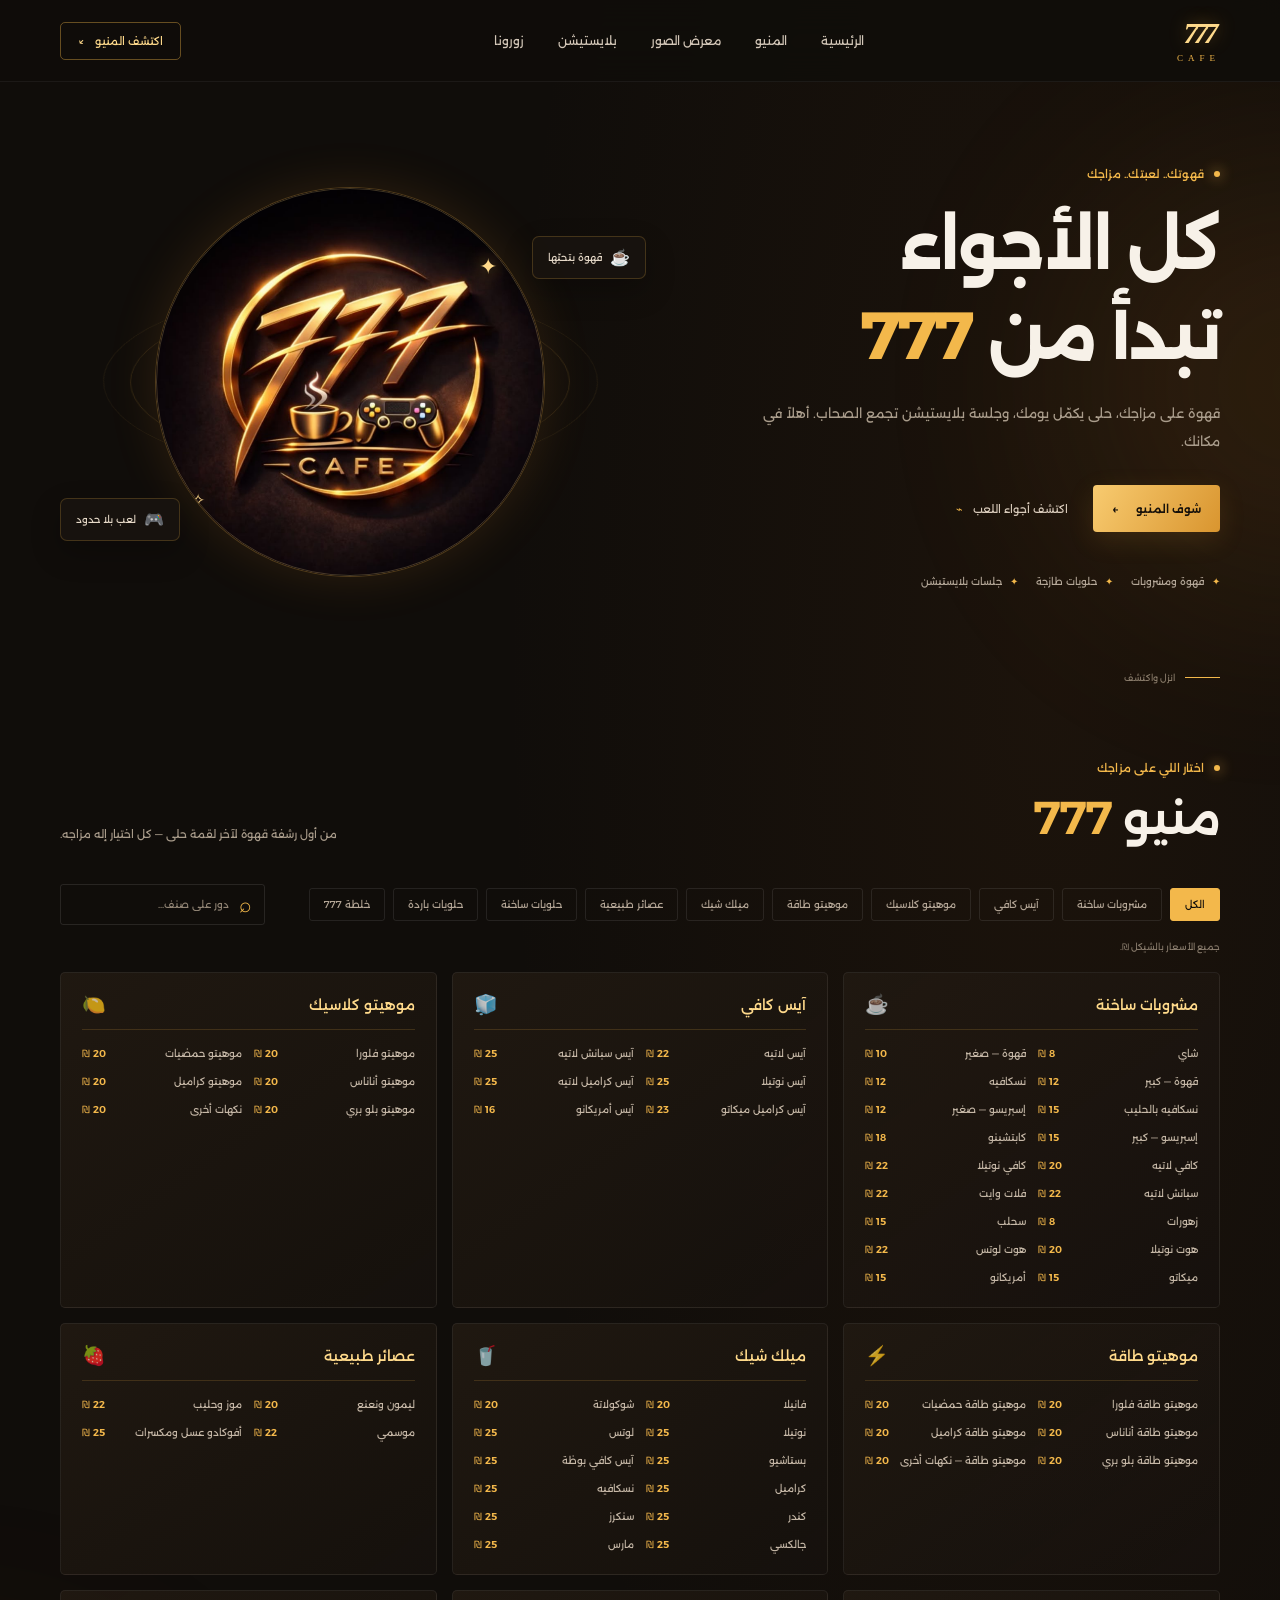
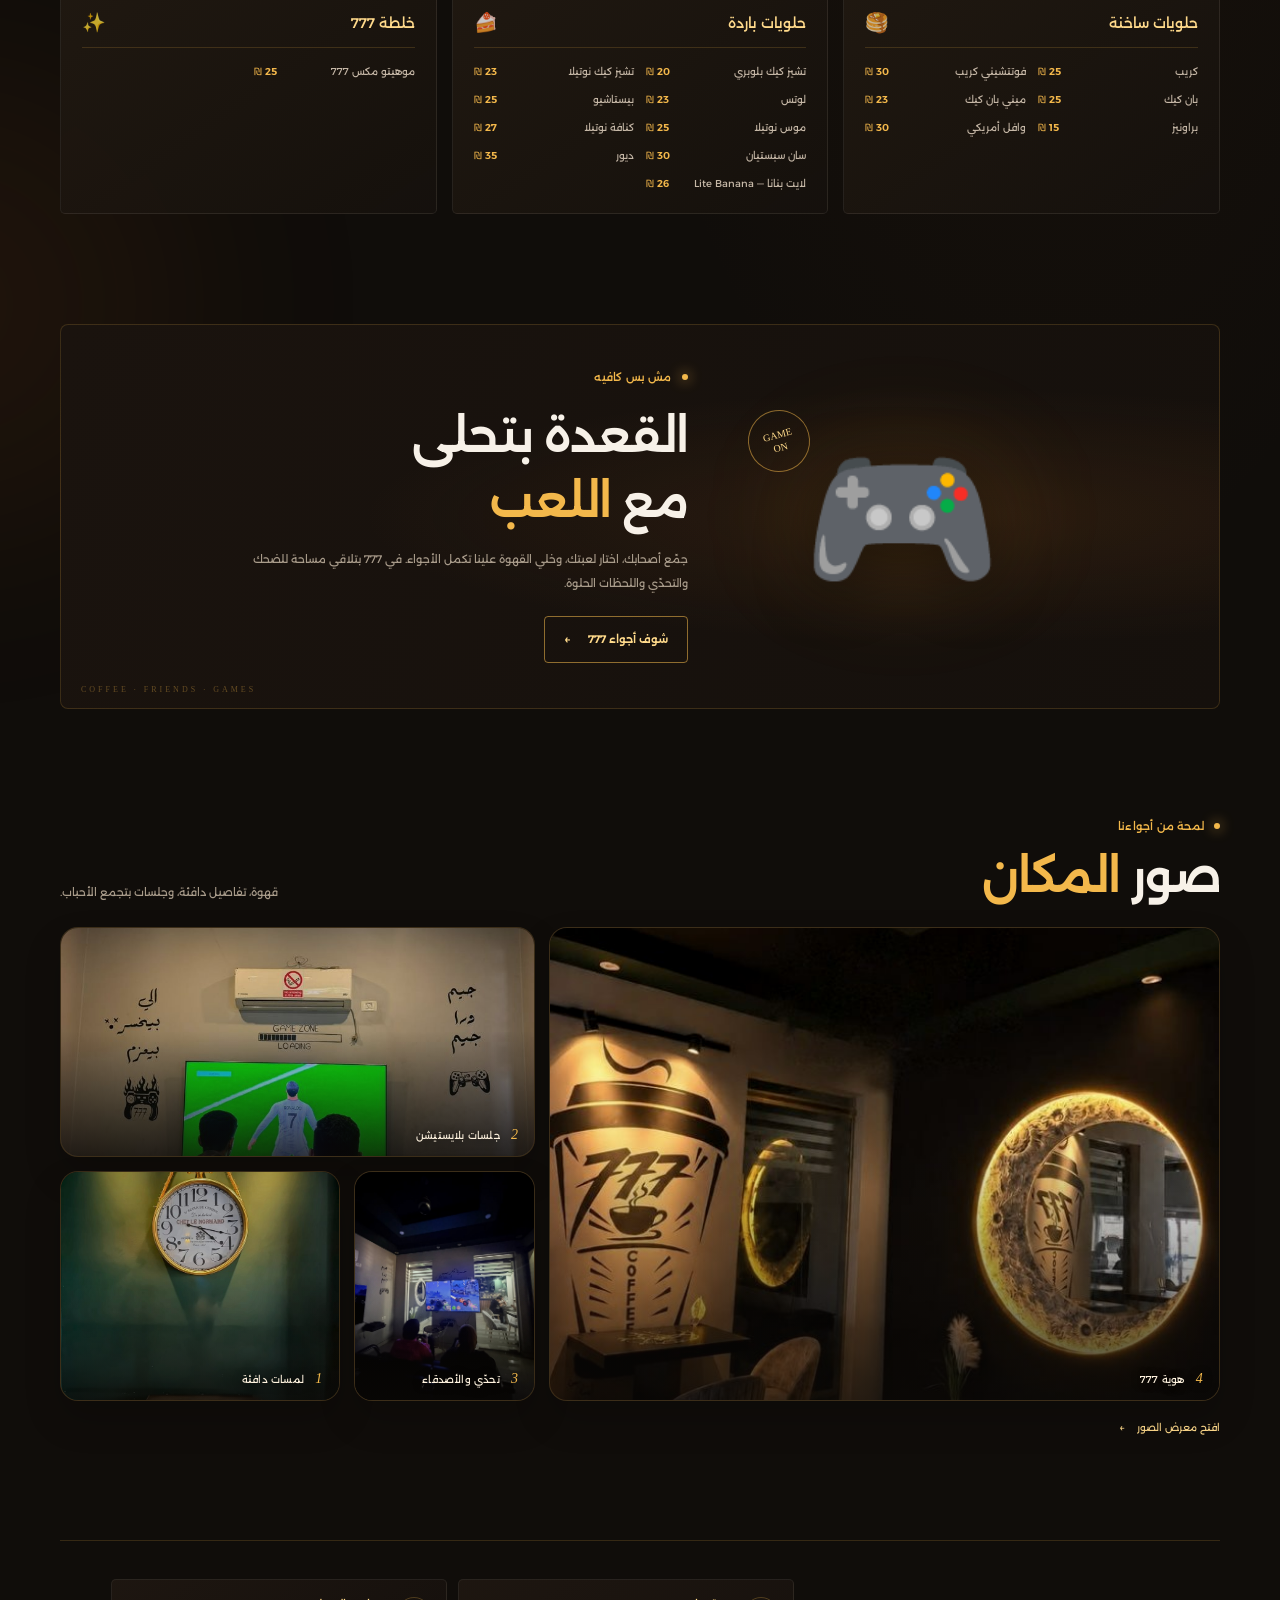
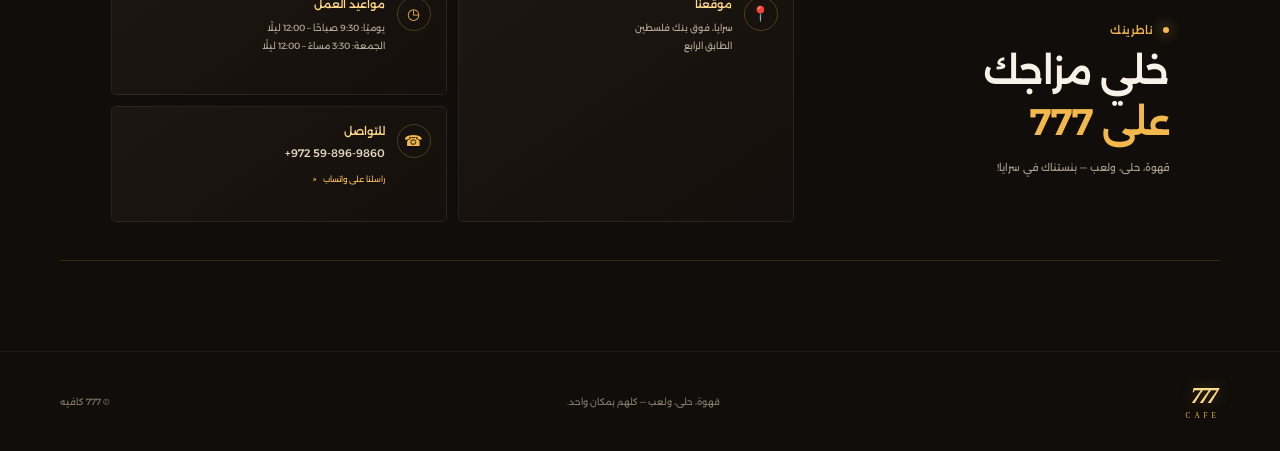
==== index.html @ b8f809a8 "Initial commit" ====
<!doctype html>
<html lang="ar" dir="rtl">
<head>
  <meta charset="utf-8">
  <meta name="viewport" content="width=device-width, initial-scale=1">
  <meta name="theme-color" content="#100d0a">
  <meta name="description" content="777 كافيه — قهوة، حلويات، موهيتو وأجواء بلايستيشن. اكتشف المنيو وأجواء المكان.">
  <title>777 كافيه | قهوة ولعب</title>
  <link rel="preconnect" href="https://fonts.googleapis.com">
  <link rel="preconnect" href="https://fonts.gstatic.com" crossorigin>
  <link href="https://fonts.googleapis.com/css2?family=Alexandria:wght@300;400;500;600;700;800&display=swap" rel="stylesheet">
  <link rel="stylesheet" href="styles.css">
  <script src="script.js" defer></script>
</head>
<body>
  <div class="intro-screen" id="intro-screen" aria-hidden="true">
    <img class="intro-logo" src="assets/777-logo-source.png" alt="">
  </div>
  <div class="page-glow page-glow-one" aria-hidden="true"></div>
  <div class="page-glow page-glow-two" aria-hidden="true"></div>

  <header class="site-header">
    <a class="brand" href="#home" aria-label="777 كافيه — الصفحة الرئيسية">
      <span class="brand-mark">777</span>
      <span class="brand-name">CAFE</span>
    </a>
    <button class="menu-toggle" type="button" aria-label="فتح القائمة" aria-expanded="false">
      <span></span><span></span><span></span>
    </button>
    <nav class="main-nav" aria-label="القائمة الرئيسية">
      <a href="#home">الرئيسية</a>
      <a href="#menu">المنيو</a>
      <a href="gallery.html">معرض الصور</a>
      <a href="#playstation">بلايستيشن</a>
      <a href="#visit">زورونا</a>
    </nav>
    <a class="header-cta" href="#menu">اكتشف المنيو <span aria-hidden="true">↙</span></a>
  </header>

  <main>
    <section class="hero section-shell" id="home">
      <div class="hero-copy">
        <p class="eyebrow"><span class="eyebrow-dot"></span> قهوتك.. لعبتك.. مزاجك</p>
        <h1>كل الأجواء<br>تبدأ من <span>777</span></h1>
        <p class="hero-description">قهوة على مزاجك، حلى يكمّل يومك، وجلسة بلايستيشن تجمع الصحاب. أهلاً في مكانك.</p>
        <div class="hero-actions">
          <a class="button button-gold" href="#menu">شوف المنيو <span aria-hidden="true">←</span></a>
          <a class="text-link" href="#playstation">اكتشف أجواء اللعب <span aria-hidden="true">⌁</span></a>
        </div>
        <div class="hero-notes" aria-label="مميزات 777">
          <span><i aria-hidden="true">✦</i> قهوة ومشروبات</span>
          <span><i aria-hidden="true">✦</i> حلويات طازجة</span>
          <span><i aria-hidden="true">✦</i> جلسات بلايستيشن</span>
        </div>
      </div>
      <div class="hero-art">
        <div class="orbit orbit-one"></div>
        <div class="orbit orbit-two"></div>
        <div class="hero-logo-wrap">
          <img class="hero-logo" src="assets/777-logo-source.png" alt="شعار 777 كافيه مع فنجان قهوة ويد تحكم بلايستيشن">
          <span class="logo-spark spark-one" aria-hidden="true">✦</span>
          <span class="logo-spark spark-two" aria-hidden="true">✧</span>
        </div>
        <div class="floating-note note-top"><span>☕</span> قهوة بتحبّها</div>
        <div class="floating-note note-bottom"><span>🎮</span> لعب بلا حدود</div>
        <span class="hero-number" aria-hidden="true">777</span>
      </div>
      <a class="scroll-cue" href="#menu"><span></span> انزل واكتشف</a>
    </section>

    <section class="menu-section section-shell" id="menu">
      <div class="section-heading">
        <div>
          <p class="eyebrow"><span class="eyebrow-dot"></span> اختار اللي على مزاجك</p>
          <h2>منيو <span>777</span></h2>
        </div>
        <p class="section-intro">من أول رشفة قهوة لآخر لقمة حلى — كل اختيار إله مزاجه.</p>
      </div>
      <div class="menu-toolbar">
        <div class="category-tabs" role="tablist" aria-label="تصنيفات المنيو" id="category-tabs"></div>
        <label class="search-box">
          <span aria-hidden="true">⌕</span>
          <input type="search" id="menu-search" placeholder="دور على صنف..." aria-label="ابحث في المنيو">
        </label>
      </div>
      <p class="price-note">جميع الأسعار بالشيكل ₪.</p>
      <div class="menu-grid" id="menu-grid" aria-live="polite"></div>
      <p class="empty-state" id="empty-state" hidden>ما لقينا صنف بهذا الاسم. جرّب كلمة ثانية.</p>
    </section>

    <section class="feature-banner section-shell" id="playstation">
      <div class="feature-visual">
        <div class="controller-glow" aria-hidden="true"></div>
        <span class="controller-icon" aria-hidden="true">🎮</span>
        <span class="feature-sticker">GAME<br>ON</span>
      </div>
      <div class="feature-copy">
        <p class="eyebrow"><span class="eyebrow-dot"></span> مش بس كافيه</p>
        <h2>القعدة بتحلى<br>مع <span>اللعب</span></h2>
        <p>جمّع أصحابك، اختار لعبتك، وخلي القهوة علينا تكمل الأجواء. في 777 بتلاقي مساحة للضحك والتحدّي واللحظات الحلوة.</p>
        <a class="button button-outline" href="#gallery">شوف أجواء 777 <span aria-hidden="true">←</span></a>
      </div>
      <div class="feature-side-label" aria-hidden="true">COFFEE · FRIENDS · GAMES</div>
    </section>

    <section class="gallery-section section-shell" id="gallery">
      <div class="section-heading">
        <div>
          <p class="eyebrow"><span class="eyebrow-dot"></span> لمحة من أجواءنا</p>
          <h2>صور <span>المكان</span></h2>
        </div>
        <p class="section-intro">قهوة، تفاصيل دافئة، وجلسات بتجمع الأحباب.</p>
      </div>
      <div class="gallery-grid">
        <figure class="gallery-card gallery-tall">
          <img src="assets/gallery/gallery-1.jpg" alt="ساعة حائط على جدار أخضر في الكافيه" loading="lazy">
          <figcaption><span>1</span> لمسات دافئة</figcaption>
        </figure>
        <figure class="gallery-card">
          <img src="assets/gallery/gallery-2.jpg" alt="جلسة لعب داخل الكافيه" loading="lazy">
          <figcaption><span>2</span> جلسات بلايستيشن</figcaption>
        </figure>
        <figure class="gallery-card">
          <img src="assets/gallery/gallery-3.jpg" alt="جلسة لعب قريبة من شاشة التلفاز" loading="lazy">
          <figcaption><span>3</span> تحدّي والأصدقاء</figcaption>
        </figure>
        <figure class="gallery-card gallery-wide">
          <img src="assets/gallery/gallery-4.jpg" alt="ممر كافيه مع مرآة دائرية واكسسوارات" loading="lazy">
          <figcaption><span>4</span> هوية 777</figcaption>
        </figure>
      </div>
      <a class="gallery-more" href="gallery.html">افتح معرض الصور <span aria-hidden="true">←</span></a>
    </section>

    <section class="visit-section section-shell" id="visit">
      <div class="visit-heading">
        <p class="eyebrow"><span class="eyebrow-dot"></span> ناطرينك</p>
        <h2>خلي مزاجك<br><span>على 777</span></h2>
        <p>قهوة، حلى، ولعب — بنستناك في سرايا!</p>
      </div>
      <div class="visit-details">
        <article class="visit-card">
          <span class="visit-icon" aria-hidden="true">📍</span>
          <div>
            <h3>موقعنا</h3>
            <p>سرايا، فوق بنك فلسطين<br>الطابق الرابع</p>
          </div>
        </article>
        <article class="visit-card">
          <span class="visit-icon" aria-hidden="true">◷</span>
          <div>
            <h3>مواعيد العمل</h3>
            <p>يوميًا: 9:30 صباحًا – 12:00 ليلًا<br>الجمعة: 3:30 مساءً – 12:00 ليلًا</p>
          </div>
        </article>
        <article class="visit-card">
          <span class="visit-icon" aria-hidden="true">☎</span>
          <div>
            <h3>للتواصل</h3>
            <a class="phone-number" href="tel:+972598969860" dir="ltr">+972 59-896-9860</a>
            <a class="visit-link" href="https://wa.me/972598969860" target="_blank" rel="noopener noreferrer">راسلنا على واتساب <span aria-hidden="true">↗</span></a>
          </div>
        </article>
      </div>
    </section>
  </main>

  <footer class="site-footer">
    <a class="brand footer-brand" href="#home" aria-label="777 كافيه — للأعلى">
      <span class="brand-mark">777</span><span class="brand-name">CAFE</span>
    </a>
    <p>قهوة، حلى، ولعب — كلهم بمكان واحد.</p>
    <span class="copyright">© 777 كافيه</span>
  </footer>
</body>
</html>
---- styles.css ----
:root {
  color-scheme: dark;
  --bg: #100d0a;
  --panel: #19130f;
  --panel-soft: #211912;
  --gold: #f3b84b;
  --gold-light: #ffda8b;
  --text: #f7f1e8;
  --muted: #a99c8b;
  --line: rgba(243, 184, 75, .17);
  font-family: "Alexandria", Tahoma, sans-serif;
  font-synthesis: none;
  text-rendering: optimizeLegibility;
}

* { box-sizing: border-box; }
html { overflow-x: clip; scroll-behavior: smooth; scroll-padding-top: 96px; }
body {
  margin: 0;
  min-width: 320px;
  overflow-x: hidden;
  background:
    radial-gradient(ellipse at 82% 18%, rgba(108, 61, 20, .13), transparent 34rem),
    var(--bg);
  color: var(--text);
}
body, button, input { font-family: "Alexandria", Tahoma, sans-serif; }
a { color: inherit; text-decoration: none; }
button, input { color: inherit; }
::selection { color: var(--bg); background: var(--gold); }

.intro-screen {
  position: fixed;
  z-index: 100;
  inset: 0;
  display: grid;
  place-items: center;
  overflow: hidden;
  background: #100d0a;
  animation: intro-fade 2s ease forwards;
}
.intro-logo {
  width: min(230px, 58vw);
  height: min(230px, 58vw);
  border-radius: 50%;
  object-fit: cover;
  object-position: center;
  animation: intro-logo-motion 2s ease-in-out forwards;
}
@keyframes intro-logo-motion {
  0% { opacity: 0; transform: scale(.88); }
  18% { opacity: 1; transform: scale(1.04); }
  72% { opacity: 1; transform: scale(.96); }
  100% { opacity: .8; transform: scale(.9); }
}
@keyframes intro-fade {
  0%, 82% { opacity: 1; visibility: visible; }
  100% { opacity: 0; visibility: hidden; }
}

.page-glow {
  position: fixed;
  z-index: -1;
  width: 28rem;
  height: 28rem;
  pointer-events: none;
  border-radius: 50%;
  filter: blur(115px);
  opacity: .11;
}
.page-glow-one { top: 10rem; right: -15rem; background: #e48d26; }
.page-glow-two { top: 105rem; left: -17rem; background: #a75419; }
.section-shell { width: min(1160px, calc(100% - 64px)); margin-inline: auto; }

.site-header {
  position: sticky;
  z-index: 20;
  top: 0;
  display: flex;
  align-items: center;
  justify-content: space-between;
  min-height: 82px;
  padding: 12px max(32px, calc((100% - 1160px) / 2));
  border-bottom: 1px solid rgba(255,255,255,.055);
  background: rgba(16, 13, 10, .86);
  backdrop-filter: blur(18px);
}
.brand { display: inline-flex; flex-direction: column; align-items: center; line-height: 1; }
.brand-mark {
  color: var(--gold-light);
  font-family: Georgia, serif;
  font-size: 30px;
  font-style: italic;
  font-weight: 700;
  letter-spacing: -5px;
  text-shadow: 0 0 18px rgba(243, 184, 75, .36);
}
.brand-name { margin-top: 5px; color: var(--gold); font: 9px Georgia, serif; letter-spacing: 5px; }
.main-nav { display: flex; align-items: center; gap: 34px; }
.main-nav a { color: #d3c7b8; font-size: 12px; transition: color .2s ease; }
.main-nav a:hover, .main-nav a:focus-visible { color: var(--gold-light); }
.header-cta {
  padding: 11px 17px;
  border: 1px solid rgba(243,184,75,.38);
  border-radius: 5px;
  color: var(--gold-light);
  font-size: 11px;
  transition: background .2s, color .2s;
}
.header-cta:hover { color: var(--bg); background: var(--gold); }
.header-cta span { margin-right: 7px; }
.menu-toggle { display: none; }

.hero {
  position: relative;
  display: grid;
  grid-template-columns: 1fr 1fr;
  align-items: center;
  min-height: 625px;
  padding-top: 54px;
  padding-bottom: 80px;
}
.hero-copy { position: relative; z-index: 2; padding-bottom: 8px; }
.eyebrow {
  display: flex;
  align-items: center;
  gap: 10px;
  margin: 0 0 20px;
  color: var(--gold);
  font-size: 11px;
  font-weight: 500;
  letter-spacing: .2px;
}
.eyebrow-dot { width: 6px; height: 6px; border-radius: 50%; background: var(--gold); box-shadow: 0 0 13px var(--gold); }
h1, h2, p { margin-top: 0; }
.hero h1 { margin-bottom: 20px; font-size: clamp(42px, 5.2vw, 70px); line-height: 1.35; font-weight: 700; letter-spacing: -2px; }
.hero h1 span, h2 span { color: var(--gold); }
.hero-description { max-width: 460px; margin-bottom: 29px; color: var(--muted); font-size: 13px; line-height: 2.15; }
.hero-actions { display: flex; align-items: center; gap: 25px; }
.button {
  display: inline-flex;
  min-height: 47px;
  align-items: center;
  justify-content: center;
  gap: 17px;
  padding: 0 19px;
  border-radius: 4px;
  font-size: 11px;
  font-weight: 600;
  transition: transform .2s, background .2s, color .2s;
}
.button:hover { transform: translateY(-2px); }
.button-gold { color: #17110a; background: linear-gradient(120deg, #f8cb70, #d9952f); box-shadow: 0 8px 26px rgba(217,149,47,.15); }
.button-gold:hover { background: var(--gold-light); }
.button-outline { border: 1px solid rgba(243,184,75,.55); color: var(--gold-light); }
.button-outline:hover { color: var(--bg); background: var(--gold); }
.text-link { color: #d9cbbb; font-size: 11px; }
.text-link span { margin-right: 7px; color: var(--gold); }
.hero-notes { display: flex; flex-wrap: wrap; gap: 18px; margin-top: 43px; color: #b6a99a; font-size: 10px; }
.hero-notes i { margin-left: 5px; color: var(--gold); font-style: normal; }
.hero-art { position: relative; display: grid; min-height: 470px; place-items: center; }
.hero-logo-wrap {
  position: relative;
  z-index: 1;
  width: min(390px, 78%);
  aspect-ratio: 1;
  overflow: hidden;
  border: 1px solid rgba(243,184,75,.28);
  border-radius: 50%;
  background: #100b08;
  box-shadow: 0 0 50px rgba(228,145,42,.14), inset 0 0 35px rgba(243,184,75,.08);
  animation: logo-float 5s ease-in-out infinite;
}
.hero-logo-wrap::after {
  position: absolute;
  inset: 0;
  border: 1px solid rgba(255,218,139,.24);
  border-radius: 50%;
  content: "";
  pointer-events: none;
}
.hero-logo { width: 100%; height: 100%; object-fit: cover; object-position: center; }
.orbit { position: absolute; width: 440px; height: 440px; border: 1px solid rgba(243,184,75,.13); border-radius: 50%; }
.orbit-one { transform: rotateX(68deg) rotate(-23deg); animation: orbit-turn 15s linear infinite; }
.orbit-two { width: 495px; height: 495px; border-color: rgba(243,184,75,.08); transform: rotateX(68deg) rotate(35deg); }
.logo-spark { position: absolute; color: var(--gold-light); text-shadow: 0 0 18px var(--gold); animation: sparkle 2.5s ease-in-out infinite; }
.spark-one { top: 17%; right: 12%; font-size: 22px; }
.spark-two { bottom: 17%; left: 9%; font-size: 17px; animation-delay: .8s; }
.floating-note {
  position: absolute;
  z-index: 3;
  display: flex;
  align-items: center;
  gap: 8px;
  padding: 11px 15px;
  border: 1px solid rgba(243,184,75,.2);
  border-radius: 7px;
  background: rgba(25,19,15,.9);
  color: #e6d9c8;
  font-size: 10px;
  box-shadow: 0 12px 30px rgba(0,0,0,.24);
  animation: note-float 4s ease-in-out infinite;
}
.floating-note span { font-size: 16px; }
.note-top { top: 19%; right: -1%; }
.note-bottom { bottom: 16%; left: 0; animation-delay: .6s; }
.hero-number { position: absolute; z-index: -1; color: rgba(243,184,75,.055); font: italic 170px Georgia, serif; letter-spacing: -20px; }
.scroll-cue { position: absolute; right: 0; bottom: 24px; display: flex; align-items: center; gap: 10px; color: #897b6a; font-size: 9px; }
.scroll-cue span { width: 35px; height: 1px; background: var(--gold); }

.menu-section { padding-top: 54px; padding-bottom: 110px; }
.section-heading { display: flex; align-items: end; justify-content: space-between; gap: 30px; margin-bottom: 34px; }
.section-heading .eyebrow { margin-bottom: 11px; }
h2 { margin-bottom: 0; font-size: clamp(30px, 4vw, 46px); line-height: 1.4; font-weight: 600; letter-spacing: -1px; }
.section-intro { max-width: 330px; margin: 0 0 5px; color: var(--muted); font-size: 11px; line-height: 2; }
.menu-toolbar { display: flex; align-items: center; justify-content: space-between; gap: 18px; margin-bottom: 16px; }
.category-tabs { display: flex; flex-wrap: wrap; gap: 8px; }
.category-tab {
  padding: 9px 14px;
  border: 1px solid rgba(255,255,255,.09);
  border-radius: 3px;
  background: transparent;
  color: #b5a797;
  cursor: pointer;
  font-size: 10px;
  transition: all .2s;
}
.category-tab:hover, .category-tab.active { border-color: var(--gold); color: var(--bg); background: var(--gold); }
.search-box {
  display: flex;
  flex: 0 0 205px;
  align-items: center;
  gap: 8px;
  padding: 0 12px;
  border: 1px solid rgba(255,255,255,.1);
  border-radius: 3px;
  color: var(--gold);
}
.search-box > span { font-size: 21px; }
.search-box input { width: 100%; height: 39px; border: 0; outline: 0; background: transparent; color: var(--text); font-size: 10px; }
.search-box input::placeholder { color: #928575; }
.search-box:focus-within { border-color: rgba(243,184,75,.55); }
.price-note, .gallery-note { margin: 0 0 20px; color: #887b6c; font-size: 9px; }
.menu-grid { display: grid; grid-template-columns: repeat(3, 1fr); gap: 15px; }
.menu-card {
  min-height: 205px;
  padding: 20px 21px;
  border: 1px solid rgba(255,255,255,.07);
  border-radius: 5px;
  background: linear-gradient(145deg, rgba(33,25,18,.92), rgba(22,17,13,.9));
  animation: card-in .36s ease both;
}
.menu-card-head { display: flex; align-items: center; justify-content: space-between; gap: 10px; padding-bottom: 13px; border-bottom: 1px solid var(--line); }
.menu-card h3 { margin: 0; color: var(--gold-light); font-size: 14px; font-weight: 500; }
.menu-card-icon { color: rgba(243,184,75,.75); font-size: 19px; }
.menu-items { display: grid; grid-template-columns: 1fr 1fr; gap: 10px 12px; padding-top: 15px; }
.menu-item { display: flex; justify-content: space-between; gap: 8px; color: #c6b8a7; font-size: 10px; line-height: 1.8; }
.menu-item-name { min-width: 0; }
.menu-item-price { flex-shrink: 0; color: var(--gold); font-weight: 600; }
.menu-item-price.no-price { color: #948574; font-size: 8px; font-weight: 400; }
.empty-state { padding: 35px; text-align: center; color: var(--muted); font-size: 12px; }

.feature-banner {
  position: relative;
  display: grid;
  grid-template-columns: .9fr 1.1fr;
  align-items: center;
  min-height: 380px;
  overflow: hidden;
  padding: 45px 8%;
  border: 1px solid rgba(243,184,75,.17);
  border-radius: 8px;
  background:
    radial-gradient(ellipse at 78% 50%, rgba(133,75,27,.19), transparent 47%),
    linear-gradient(110deg, #1a130e, #15100c);
}
.feature-visual { position: relative; display: grid; min-height: 260px; place-items: center; }
.controller-glow { position: absolute; width: 225px; height: 140px; border-radius: 50%; background: rgba(233,152,45,.13); filter: blur(48px); }
.controller-icon { position: relative; font-size: clamp(100px, 14vw, 160px); filter: drop-shadow(0 10px 30px rgba(0,0,0,.45)); animation: controller-float 4s ease-in-out infinite; }
.feature-sticker { position: absolute; top: 24px; left: 14%; display: grid; width: 62px; height: 62px; place-content: center; border: 1px solid rgba(243,184,75,.53); border-radius: 50%; color: var(--gold-light); text-align: center; font: 10px/1.3 Georgia, serif; transform: rotate(-15deg); }
.feature-copy { position: relative; z-index: 1; }
.feature-copy h2 { margin-bottom: 14px; }
.feature-copy > p:not(.eyebrow) { max-width: 460px; margin-bottom: 20px; color: var(--muted); font-size: 11px; line-height: 2.2; }
.feature-side-label { position: absolute; bottom: 14px; left: 20px; color: rgba(243,184,75,.35); font: 8px Georgia, serif; letter-spacing: 3px; }

.gallery-section { padding-top: 110px; padding-bottom: 105px; }
.gallery-section .section-heading { margin-bottom: 19px; }
.gallery-grid {
  display: grid;
  grid-template-columns: repeat(12, minmax(0, 1fr));
  grid-template-rows: repeat(2, minmax(190px, 230px));
  grid-template-areas:
    "hero hero hero hero hero hero hero play play play play play"
    "hero hero hero hero hero hero hero lounge lounge detail detail detail";
  gap: 14px;
}
.gallery-more { display: inline-flex; align-items: center; gap: 12px; margin-top: 20px; color: var(--gold-light); font-size: 10px; }
.gallery-more span { transition: transform .2s; }
.gallery-more:hover span { transform: translateX(-4px); }
.gallery-card {
  position: relative;
  min-width: 0;
  margin: 0;
  overflow: hidden;
  border: 1px solid rgba(243,184,75,.16);
  border-radius: 18px;
  background: var(--panel);
  box-shadow: 0 18px 36px rgba(0,0,0,.18);
}
.gallery-card:nth-child(1) { grid-area: detail; }
.gallery-card:nth-child(2) { grid-area: play; }
.gallery-card:nth-child(3) { grid-area: lounge; }
.gallery-card:nth-child(4) { grid-area: hero; }
.gallery-card img {
  width: 100%;
  height: 100%;
  object-fit: cover;
  filter: saturate(.9) brightness(.98) contrast(1.02);
  transition: transform .6s cubic-bezier(.2,.7,.2,1), filter .5s ease;
}
.gallery-card:hover img { transform: scale(1.045); filter: saturate(1) brightness(1.02) contrast(1.02); }
.gallery-card::after {
  position: absolute;
  inset: 45% 0 0;
  background: linear-gradient(transparent, rgba(10,8,6,.76));
  content: "";
  pointer-events: none;
}
.gallery-card figcaption {
  position: absolute;
  z-index: 1;
  right: 16px;
  bottom: 13px;
  color: #fff3df;
  font-size: 10px;
  letter-spacing: .2px;
  text-shadow: 0 1px 10px rgba(0,0,0,.65);
}
.gallery-card figcaption span { margin-left: 8px; color: var(--gold); font: italic 14px Georgia, serif; }

.visit-section { display: grid; grid-template-columns: .75fr 1.5fr; align-items: center; gap: 34px; margin-bottom: 90px; padding: 38px 4%; border-block: 1px solid var(--line); scroll-margin-top: 100px; }
.visit-heading .eyebrow { margin-bottom: 8px; }
.visit-heading h2 { margin-bottom: 10px; font-size: clamp(27px, 3vw, 37px); }
.visit-heading > p:last-child { margin: 0; color: var(--muted); font-size: 10px; line-height: 2; }
.visit-details { display: grid; grid-template-columns: 1fr 1fr; gap: 11px; }
.visit-card { display: flex; align-items: flex-start; gap: 12px; min-height: 116px; padding: 17px 15px; border: 1px solid rgba(255,255,255,.07); border-radius: 5px; background: linear-gradient(145deg, rgba(33,25,18,.8), rgba(22,17,13,.78)); }
.visit-card:first-child { grid-row: span 2; }
.visit-icon { display: grid; flex: 0 0 34px; width: 34px; height: 34px; place-items: center; border: 1px solid rgba(243,184,75,.25); border-radius: 50%; color: var(--gold); font-size: 15px; }
.visit-card h3 { margin: 0 0 8px; color: var(--gold-light); font-size: 11px; font-weight: 500; }
.visit-card p { margin: 0 0 8px; color: #b7a999; font-size: 9px; line-height: 2; }
.visit-link { display: inline-block; color: var(--gold); font-size: 8px; }
.visit-link span { margin-right: 4px; }
.phone-number { display: block; width: fit-content; margin-bottom: 7px; color: #e7d8c5; font-size: 11px; font-weight: 500; }
.site-footer { display: flex; align-items: center; justify-content: space-between; gap: 20px; min-height: 100px; padding: 20px max(32px, calc((100% - 1160px) / 2)); border-top: 1px solid rgba(255,255,255,.06); }
.footer-brand { transform: scale(.8); transform-origin: right center; }
.site-footer p, .copyright { margin: 0; color: #86796a; font-size: 9px; }
.gallery-page { min-height: calc(100vh - 182px); padding-top: 66px; padding-bottom: 85px; }
.gallery-page-heading { margin-bottom: 31px; }
.gallery-page-heading .eyebrow { margin-bottom: 10px; }
.gallery-page-heading h1 { margin-bottom: 8px; font-size: clamp(38px, 5vw, 58px); line-height: 1.4; }
.gallery-page-heading h1 span { color: var(--gold); }
.gallery-page-heading > p:not(.eyebrow):not(.gallery-note) { margin-bottom: 14px; color: var(--muted); font-size: 11px; }
.gallery-page-grid {
  grid-template-rows: repeat(2, minmax(250px, 330px));
  gap: 18px;
}
.gallery-back { margin-top: 28px; }

@keyframes logo-float { 0%, 100% { transform: translateY(0); } 50% { transform: translateY(-8px); } }
@keyframes orbit-turn { to { transform: rotateX(68deg) rotate(337deg); } }
@keyframes sparkle { 0%, 100% { opacity: .45; transform: scale(.8); } 50% { opacity: 1; transform: scale(1.15); } }
@keyframes note-float { 0%, 100% { transform: translateY(0); } 50% { transform: translateY(-6px); } }
@keyframes controller-float { 0%, 100% { transform: translateY(0) rotate(-4deg); } 50% { transform: translateY(-8px) rotate(3deg); } }
@keyframes card-in { from { opacity: 0; transform: translateY(8px); } to { opacity: 1; transform: translateY(0); } }

@media (max-width: 900px) {
  .section-shell { width: min(100% - 42px, 720px); }
  .site-header { padding-inline: 22px; }
  .main-nav { gap: 18px; }
  .hero { min-height: 570px; }
  .hero-art { min-height: 380px; }
  .hero-logo-wrap { width: min(320px, 86%); }
  .orbit { width: 360px; height: 360px; }
  .orbit-two { width: 410px; height: 410px; }
  .floating-note { font-size: 9px; }
  .menu-grid { grid-template-columns: repeat(2, 1fr); }
  .category-tabs { gap: 6px; }
  .category-tab { padding-inline: 10px; }
}
@media (max-width: 760px) {
  .gallery-grid {
    grid-template-columns: repeat(2, minmax(0, 1fr));
    grid-template-rows: 220px 155px 155px;
    grid-template-areas:
      "hero hero"
      "play lounge"
      "detail detail";
    gap: 9px;
  }
  .gallery-page-grid {
    grid-template-rows: 250px 170px 170px;
    gap: 10px;
  }
  .hero {
    grid-template-columns: 1fr;
    min-height: auto;
    gap: 24px;
    padding-top: 46px;
    padding-bottom: 52px;
  }
  .hero-copy,
  .hero-art { text-align: center; }
  .hero-copy { display: flex; flex-direction: column; align-items: center; }
  .hero-description { margin-inline: auto; }
  .hero-actions { justify-content: center; flex-wrap: wrap; }
  .hero-notes { justify-content: center; }
  .feature-banner { grid-template-columns: 1fr; gap: 20px; }
  .feature-copy { text-align: center; }
  .feature-copy > p:not(.eyebrow) { margin-inline: auto; }
  .visit-section { grid-template-columns: 1fr; }
  .visit-details { grid-template-columns: 1fr 1fr; }
}
@media (max-width: 640px) {
  html { scroll-padding-top: 76px; }
  .section-shell { width: calc(100% - 36px); }
  .site-header { min-height: 70px; padding-inline: 18px; }
  .brand { margin-inline-end: auto; }
  .brand-mark { font-size: 27px; }
  .header-cta {
    margin-right: 0;
    margin-left: 0;
    padding: 9px 11px;
    font-size: 9px;
    white-space: nowrap;
  }
  .menu-toggle { display: flex; width: 34px; height: 34px; flex-direction: column; align-items: center; justify-content: center; gap: 5px; border: 1px solid rgba(243,184,75,.25); border-radius: 4px; background: transparent; cursor: pointer; }
  .menu-toggle span { width: 15px; height: 1px; background: var(--gold); }
  .main-nav { position: absolute; top: 69px; right: 0; left: 0; display: none; flex-direction: column; align-items: stretch; gap: 0; padding: 8px 18px 15px; border-bottom: 1px solid var(--line); background: rgba(16,13,10,.98); }
  .main-nav.open { display: flex; }
  .main-nav a { padding: 12px 5px; border-bottom: 1px solid rgba(255,255,255,.05); font-size: 11px; }
  .main-nav a:last-child { border-bottom: 0; }
  .hero { grid-template-columns: 1fr; min-height: auto; padding-top: 56px; padding-bottom: 65px; }
  .hero-copy { text-align: center; }
  .hero .eyebrow, .hero-actions { justify-content: center; }
  .hero h1 { margin-bottom: 13px; font-size: clamp(43px, 12vw, 62px); }
  .hero-description { max-width: 420px; margin-inline: auto; font-size: 11px; }
  .hero-actions { gap: 14px; }
  .button { min-height: 43px; padding-inline: 14px; font-size: 10px; }
  .text-link { font-size: 9px; }
  .hero-notes { justify-content: center; gap: 10px 15px; margin-top: 24px; font-size: 8px; }
  .hero-art { min-height: 330px; margin-top: 8px; }
  .hero-logo-wrap { width: min(290px, 74vw); }
  .orbit { width: min(330px, 88vw); height: min(330px, 88vw); }
  .orbit-two { width: min(370px, 98vw); height: min(370px, 98vw); }
  .note-top { top: 14%; right: 2%; }
  .note-bottom { bottom: 10%; left: 1%; }
  .hero-number { font-size: 130px; }
  .scroll-cue { right: 50%; bottom: 15px; transform: translateX(50%); }
  .menu-section { padding-top: 35px; padding-bottom: 75px; }
  .section-heading { align-items: start; flex-direction: column; gap: 9px; margin-bottom: 22px; }
  .section-heading .eyebrow { margin-bottom: 7px; }
  h2 { font-size: 35px; }
  .section-intro { font-size: 10px; }
  .menu-toolbar { align-items: stretch; flex-direction: column; gap: 12px; }
  .category-tabs { flex-wrap: nowrap; overflow-x: auto; padding-bottom: 5px; scrollbar-width: thin; }
  .category-tab { flex: 0 0 auto; font-size: 9px; }
  .search-box { flex-basis: auto; }
  .menu-grid { grid-template-columns: 1fr; gap: 10px; }
  .menu-card { min-height: auto; padding: 17px; }
  .menu-card-head { align-items: center; }
  .menu-card h3 { font-size: 13px; }
  .menu-items { grid-template-columns: 1fr; gap: 8px 10px; }
  .menu-item { font-size: 9px; }
  .feature-banner { grid-template-columns: 1fr; gap: 5px; padding: 25px 22px 35px; }
  .feature-visual { min-height: 185px; grid-row: 2; }
  .controller-icon { font-size: 110px; }
  .feature-sticker { top: 12px; left: 17%; width: 54px; height: 54px; }
  .feature-copy h2 { font-size: 35px; }
  .feature-copy > p:not(.eyebrow) { font-size: 10px; }
  .feature-side-label { font-size: 7px; }
  .gallery-section { padding-top: 75px; padding-bottom: 70px; }
  .gallery-page { min-height: auto; padding-top: 43px; padding-bottom: 60px; }
  .gallery-page-heading h1 { font-size: 40px; }
  .gallery-card figcaption { right: 10px; bottom: 10px; font-size: 8px; }
  .visit-section { grid-template-columns: 1fr; gap: 20px; margin-bottom: 55px; padding: 26px 8px; scroll-margin-top: 80px; }
  .visit-heading { text-align: center; }
  .visit-heading h2 { font-size: 30px; }
  .visit-details { grid-template-columns: 1fr; }
  .visit-card { min-height: auto; }
  .visit-card:first-child { grid-row: auto; }
  .site-footer { flex-wrap: wrap; min-height: 100px; padding: 16px 18px; }
  .site-footer p { order: 3; width: 100%; text-align: center; }
  .copyright { font-size: 8px; }
}
@media (prefers-reduced-motion: reduce) {
  *, *::before, *::after { scroll-behavior: auto !important; animation-duration: .01ms !important; animation-iteration-count: 1 !important; transition-duration: .01ms !important; }
}
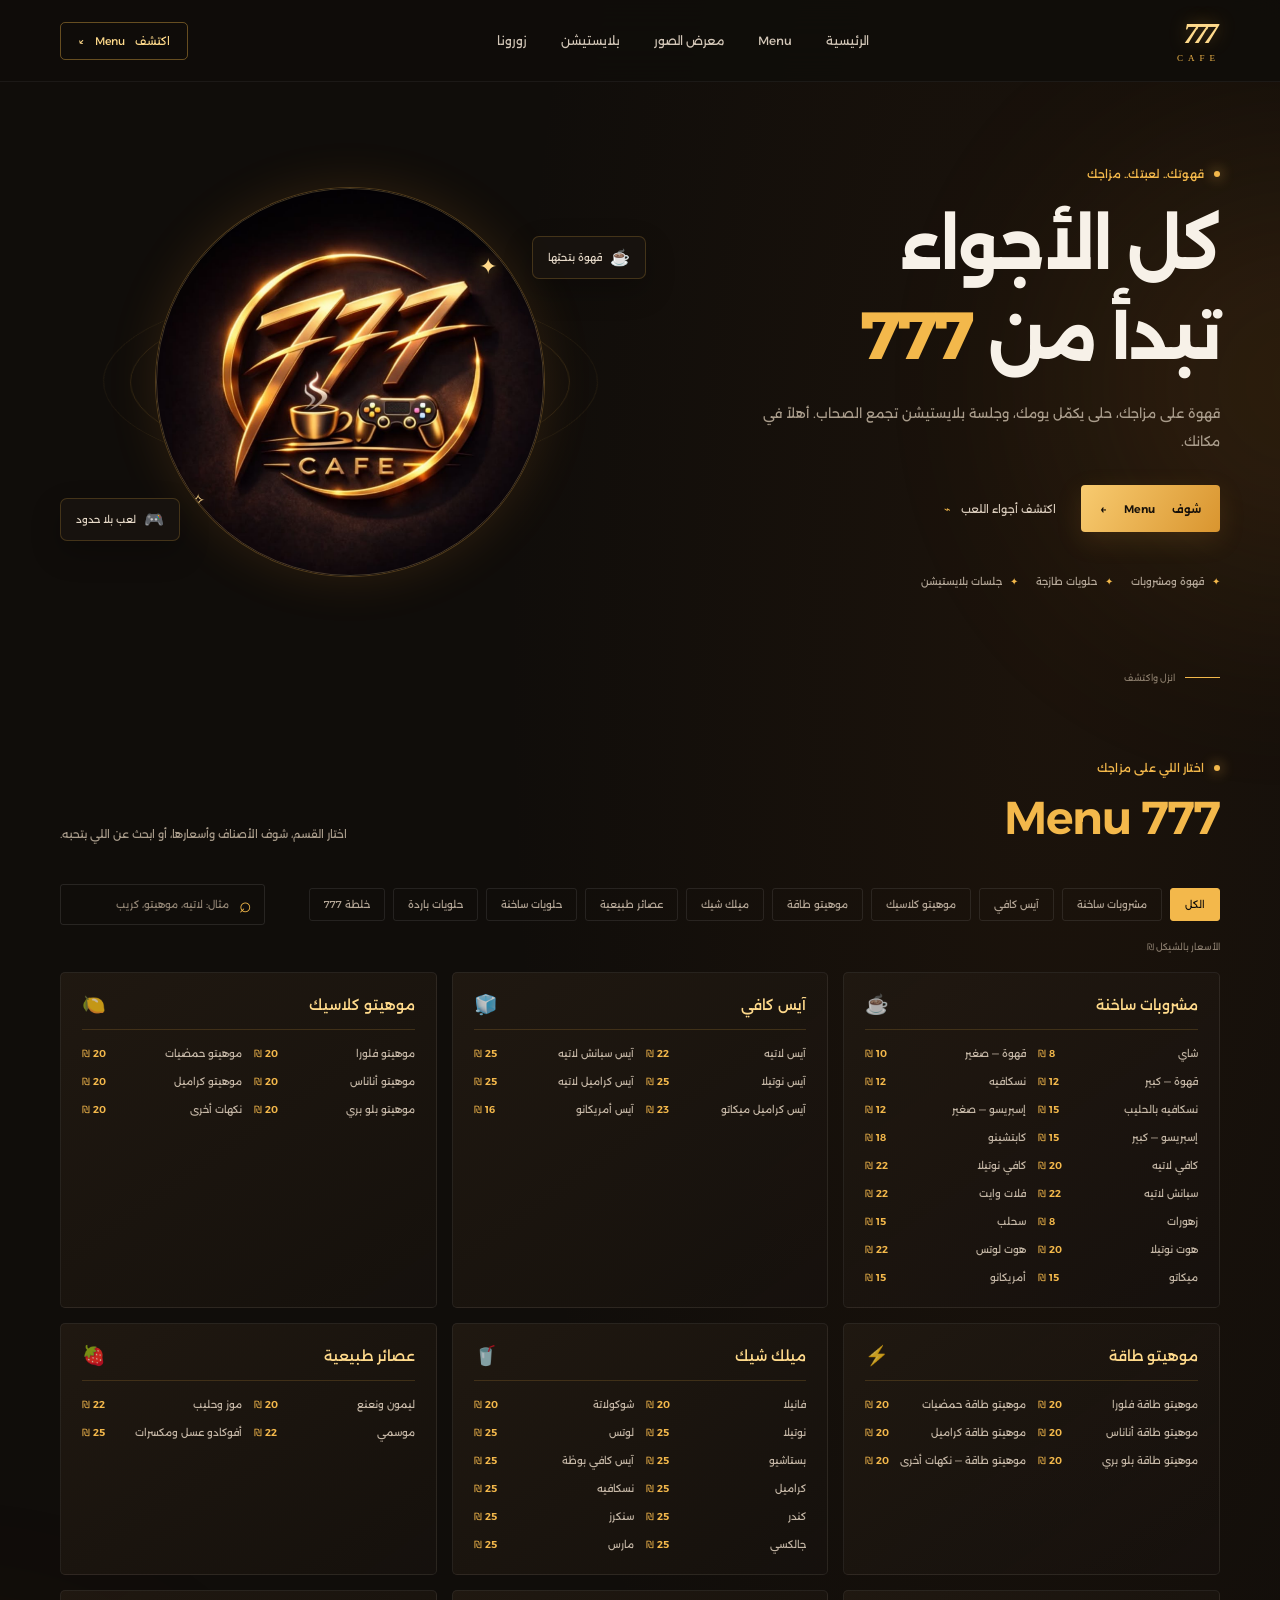
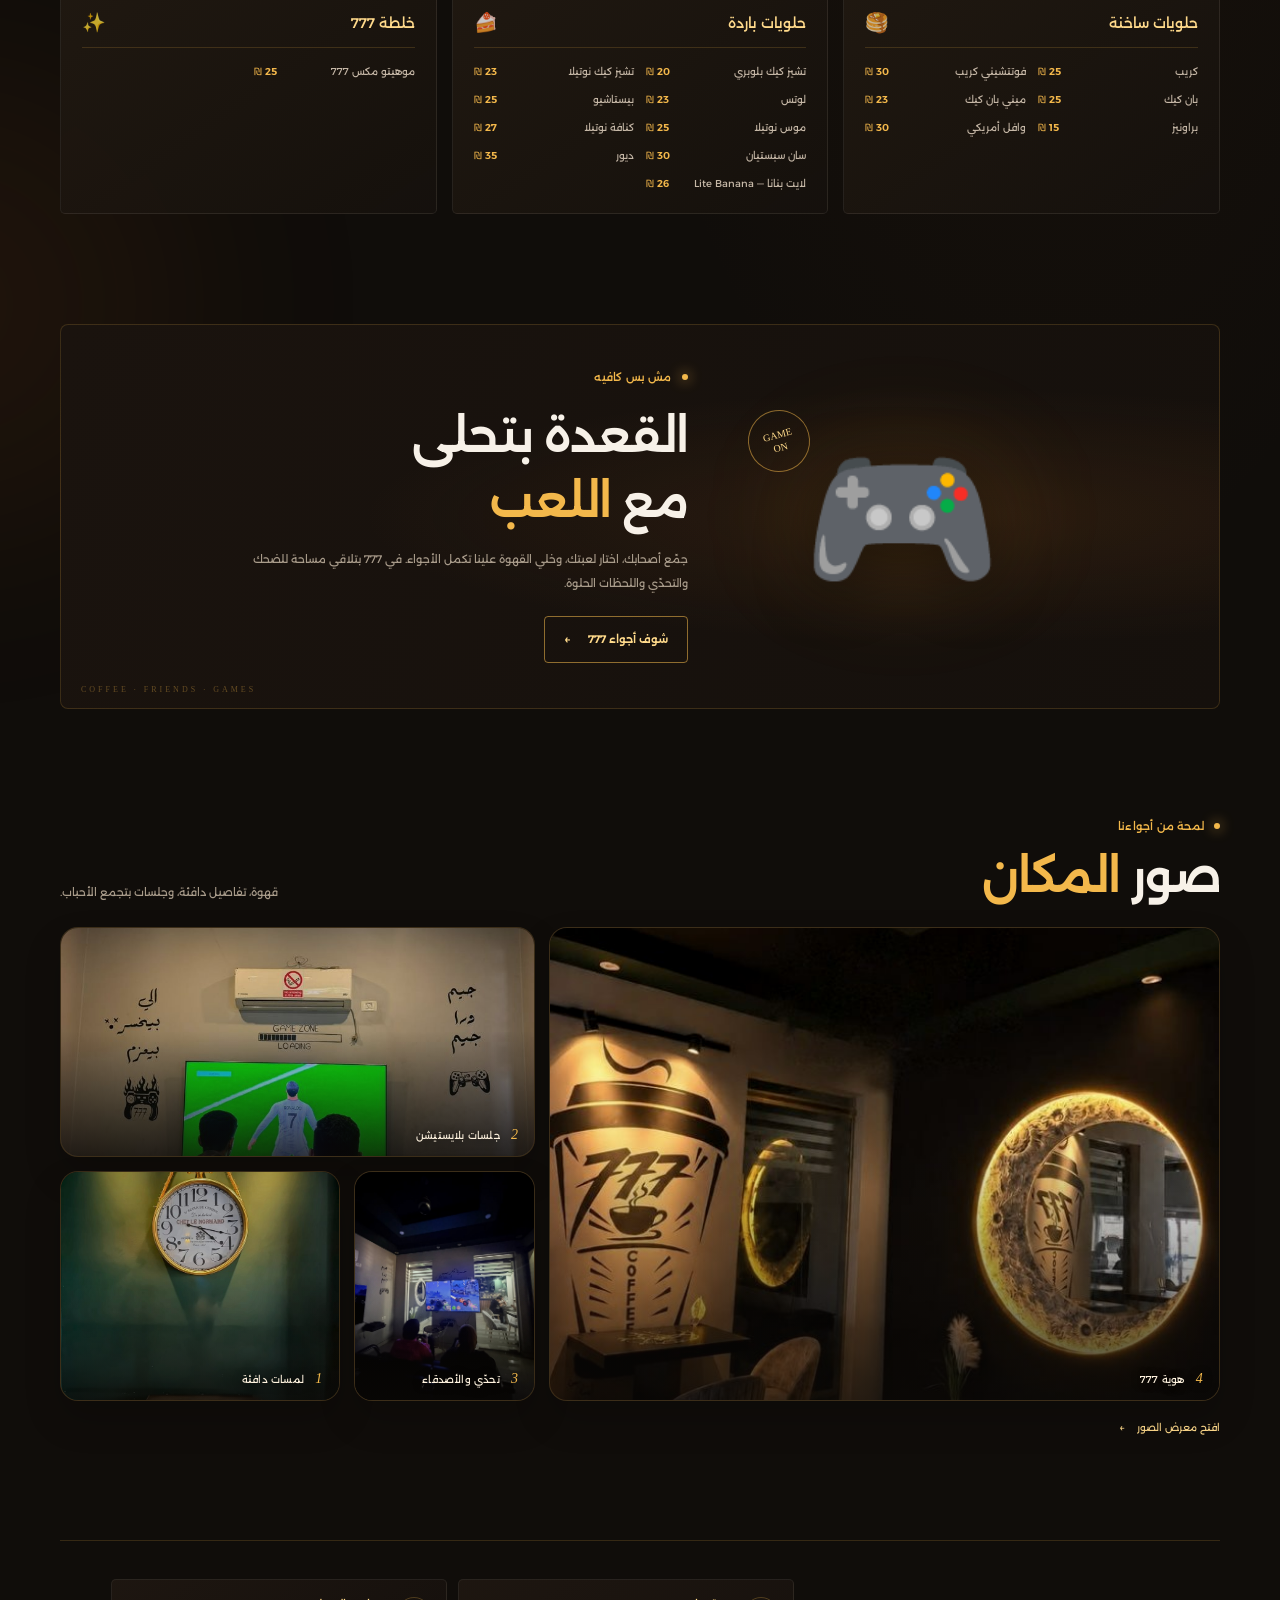
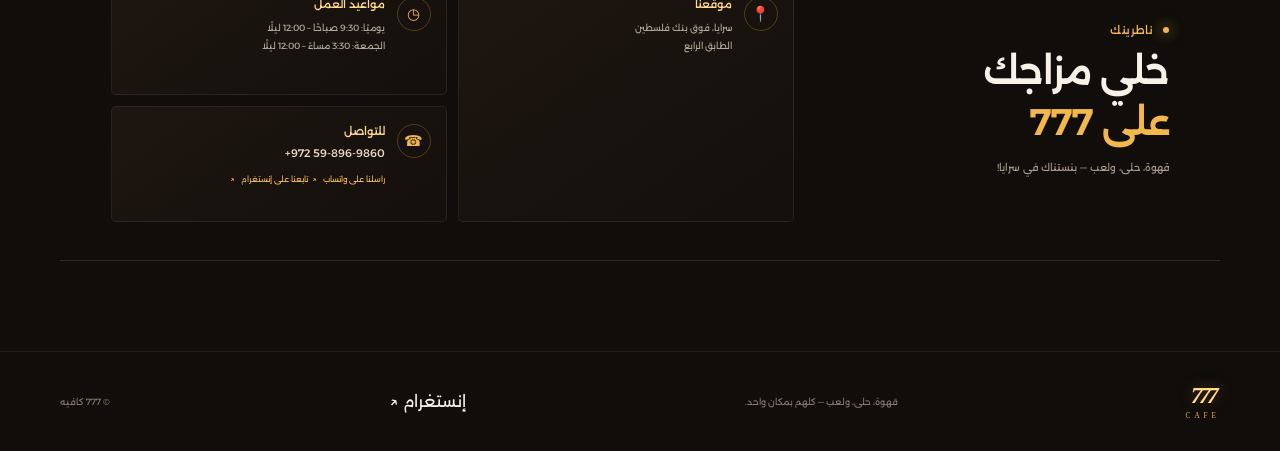
==== commit 9b422dd0: "Add files via upload" ====
--- a/index.html
+++ b/index.html
@@ -1,176 +1,194 @@
-<!doctype html>
-<html lang="ar" dir="rtl">
-<head>
-  <meta charset="utf-8">
-  <meta name="viewport" content="width=device-width, initial-scale=1">
-  <meta name="theme-color" content="#100d0a">
-  <meta name="description" content="777 كافيه — قهوة، حلويات، موهيتو وأجواء بلايستيشن. اكتشف المنيو وأجواء المكان.">
-  <title>777 كافيه | قهوة ولعب</title>
-  <link rel="preconnect" href="https://fonts.googleapis.com">
-  <link rel="preconnect" href="https://fonts.gstatic.com" crossorigin>
-  <link href="https://fonts.googleapis.com/css2?family=Alexandria:wght@300;400;500;600;700;800&display=swap" rel="stylesheet">
-  <link rel="stylesheet" href="styles.css">
-  <script src="script.js" defer></script>
-</head>
-<body>
-  <div class="intro-screen" id="intro-screen" aria-hidden="true">
-    <img class="intro-logo" src="assets/777-logo-source.png" alt="">
-  </div>
-  <div class="page-glow page-glow-one" aria-hidden="true"></div>
-  <div class="page-glow page-glow-two" aria-hidden="true"></div>
-
-  <header class="site-header">
-    <a class="brand" href="#home" aria-label="777 كافيه — الصفحة الرئيسية">
-      <span class="brand-mark">777</span>
-      <span class="brand-name">CAFE</span>
-    </a>
-    <button class="menu-toggle" type="button" aria-label="فتح القائمة" aria-expanded="false">
-      <span></span><span></span><span></span>
-    </button>
-    <nav class="main-nav" aria-label="القائمة الرئيسية">
-      <a href="#home">الرئيسية</a>
-      <a href="#menu">المنيو</a>
-      <a href="gallery.html">معرض الصور</a>
-      <a href="#playstation">بلايستيشن</a>
-      <a href="#visit">زورونا</a>
-    </nav>
-    <a class="header-cta" href="#menu">اكتشف المنيو <span aria-hidden="true">↙</span></a>
-  </header>
-
-  <main>
-    <section class="hero section-shell" id="home">
-      <div class="hero-copy">
-        <p class="eyebrow"><span class="eyebrow-dot"></span> قهوتك.. لعبتك.. مزاجك</p>
-        <h1>كل الأجواء<br>تبدأ من <span>777</span></h1>
-        <p class="hero-description">قهوة على مزاجك، حلى يكمّل يومك، وجلسة بلايستيشن تجمع الصحاب. أهلاً في مكانك.</p>
-        <div class="hero-actions">
-          <a class="button button-gold" href="#menu">شوف المنيو <span aria-hidden="true">←</span></a>
-          <a class="text-link" href="#playstation">اكتشف أجواء اللعب <span aria-hidden="true">⌁</span></a>
-        </div>
-        <div class="hero-notes" aria-label="مميزات 777">
-          <span><i aria-hidden="true">✦</i> قهوة ومشروبات</span>
-          <span><i aria-hidden="true">✦</i> حلويات طازجة</span>
-          <span><i aria-hidden="true">✦</i> جلسات بلايستيشن</span>
-        </div>
-      </div>
-      <div class="hero-art">
-        <div class="orbit orbit-one"></div>
-        <div class="orbit orbit-two"></div>
-        <div class="hero-logo-wrap">
-          <img class="hero-logo" src="assets/777-logo-source.png" alt="شعار 777 كافيه مع فنجان قهوة ويد تحكم بلايستيشن">
-          <span class="logo-spark spark-one" aria-hidden="true">✦</span>
-          <span class="logo-spark spark-two" aria-hidden="true">✧</span>
-        </div>
-        <div class="floating-note note-top"><span>☕</span> قهوة بتحبّها</div>
-        <div class="floating-note note-bottom"><span>🎮</span> لعب بلا حدود</div>
-        <span class="hero-number" aria-hidden="true">777</span>
-      </div>
-      <a class="scroll-cue" href="#menu"><span></span> انزل واكتشف</a>
-    </section>
-
-    <section class="menu-section section-shell" id="menu">
-      <div class="section-heading">
-        <div>
-          <p class="eyebrow"><span class="eyebrow-dot"></span> اختار اللي على مزاجك</p>
-          <h2>منيو <span>777</span></h2>
-        </div>
-        <p class="section-intro">من أول رشفة قهوة لآخر لقمة حلى — كل اختيار إله مزاجه.</p>
-      </div>
-      <div class="menu-toolbar">
-        <div class="category-tabs" role="tablist" aria-label="تصنيفات المنيو" id="category-tabs"></div>
-        <label class="search-box">
-          <span aria-hidden="true">⌕</span>
-          <input type="search" id="menu-search" placeholder="دور على صنف..." aria-label="ابحث في المنيو">
-        </label>
-      </div>
-      <p class="price-note">جميع الأسعار بالشيكل ₪.</p>
-      <div class="menu-grid" id="menu-grid" aria-live="polite"></div>
-      <p class="empty-state" id="empty-state" hidden>ما لقينا صنف بهذا الاسم. جرّب كلمة ثانية.</p>
-    </section>
-
-    <section class="feature-banner section-shell" id="playstation">
-      <div class="feature-visual">
-        <div class="controller-glow" aria-hidden="true"></div>
-        <span class="controller-icon" aria-hidden="true">🎮</span>
-        <span class="feature-sticker">GAME<br>ON</span>
-      </div>
-      <div class="feature-copy">
-        <p class="eyebrow"><span class="eyebrow-dot"></span> مش بس كافيه</p>
-        <h2>القعدة بتحلى<br>مع <span>اللعب</span></h2>
-        <p>جمّع أصحابك، اختار لعبتك، وخلي القهوة علينا تكمل الأجواء. في 777 بتلاقي مساحة للضحك والتحدّي واللحظات الحلوة.</p>
-        <a class="button button-outline" href="#gallery">شوف أجواء 777 <span aria-hidden="true">←</span></a>
-      </div>
-      <div class="feature-side-label" aria-hidden="true">COFFEE · FRIENDS · GAMES</div>
-    </section>
-
-    <section class="gallery-section section-shell" id="gallery">
-      <div class="section-heading">
-        <div>
-          <p class="eyebrow"><span class="eyebrow-dot"></span> لمحة من أجواءنا</p>
-          <h2>صور <span>المكان</span></h2>
-        </div>
-        <p class="section-intro">قهوة، تفاصيل دافئة، وجلسات بتجمع الأحباب.</p>
-      </div>
-      <div class="gallery-grid">
-        <figure class="gallery-card gallery-tall">
-          <img src="assets/gallery/gallery-1.jpg" alt="ساعة حائط على جدار أخضر في الكافيه" loading="lazy">
-          <figcaption><span>1</span> لمسات دافئة</figcaption>
-        </figure>
-        <figure class="gallery-card">
-          <img src="assets/gallery/gallery-2.jpg" alt="جلسة لعب داخل الكافيه" loading="lazy">
-          <figcaption><span>2</span> جلسات بلايستيشن</figcaption>
-        </figure>
-        <figure class="gallery-card">
-          <img src="assets/gallery/gallery-3.jpg" alt="جلسة لعب قريبة من شاشة التلفاز" loading="lazy">
-          <figcaption><span>3</span> تحدّي والأصدقاء</figcaption>
-        </figure>
-        <figure class="gallery-card gallery-wide">
-          <img src="assets/gallery/gallery-4.jpg" alt="ممر كافيه مع مرآة دائرية واكسسوارات" loading="lazy">
-          <figcaption><span>4</span> هوية 777</figcaption>
-        </figure>
-      </div>
-      <a class="gallery-more" href="gallery.html">افتح معرض الصور <span aria-hidden="true">←</span></a>
-    </section>
-
-    <section class="visit-section section-shell" id="visit">
-      <div class="visit-heading">
-        <p class="eyebrow"><span class="eyebrow-dot"></span> ناطرينك</p>
-        <h2>خلي مزاجك<br><span>على 777</span></h2>
-        <p>قهوة، حلى، ولعب — بنستناك في سرايا!</p>
-      </div>
-      <div class="visit-details">
-        <article class="visit-card">
-          <span class="visit-icon" aria-hidden="true">📍</span>
-          <div>
-            <h3>موقعنا</h3>
-            <p>سرايا، فوق بنك فلسطين<br>الطابق الرابع</p>
-          </div>
-        </article>
-        <article class="visit-card">
-          <span class="visit-icon" aria-hidden="true">◷</span>
-          <div>
-            <h3>مواعيد العمل</h3>
-            <p>يوميًا: 9:30 صباحًا – 12:00 ليلًا<br>الجمعة: 3:30 مساءً – 12:00 ليلًا</p>
-          </div>
-        </article>
-        <article class="visit-card">
-          <span class="visit-icon" aria-hidden="true">☎</span>
-          <div>
-            <h3>للتواصل</h3>
-            <a class="phone-number" href="tel:+972598969860" dir="ltr">+972 59-896-9860</a>
-            <a class="visit-link" href="https://wa.me/972598969860" target="_blank" rel="noopener noreferrer">راسلنا على واتساب <span aria-hidden="true">↗</span></a>
-          </div>
-        </article>
-      </div>
-    </section>
-  </main>
-
-  <footer class="site-footer">
-    <a class="brand footer-brand" href="#home" aria-label="777 كافيه — للأعلى">
-      <span class="brand-mark">777</span><span class="brand-name">CAFE</span>
-    </a>
-    <p>قهوة، حلى، ولعب — كلهم بمكان واحد.</p>
-    <span class="copyright">© 777 كافيه</span>
-  </footer>
-</body>
-</html>
+<!doctype html>
+<html lang="ar" dir="rtl">
+<head>
+  <meta charset="utf-8">
+  <meta name="viewport" content="width=device-width, initial-scale=1">
+  <meta name="theme-color" content="#f5f0e7">
+  <meta name="description" content="777 كافيه — قهوة، حلويات، موهيتو وأجواء بلايستيشن. اكتشف Menu وأجواء المكان.">
+  <title>777 كافيه | قهوة ولعب</title>
+  <link rel="preconnect" href="https://fonts.googleapis.com">
+  <link rel="preconnect" href="https://fonts.gstatic.com" crossorigin>
+  <link href="https://fonts.googleapis.com/css2?family=Alexandria:wght@300;400;500;600;700;800&display=swap" rel="stylesheet">
+  <link rel="stylesheet" href="styles.css">
+  <script src="script.js" defer></script>
+</head>
+<body>
+  <div class="intro-screen" id="intro-screen" aria-hidden="true">
+    <img class="intro-logo" src="assets/777-logo-source.png" alt="">
+  </div>
+  <div class="page-glow page-glow-one" aria-hidden="true"></div>
+  <div class="page-glow page-glow-two" aria-hidden="true"></div>
+
+  <header class="site-header">
+    <a class="brand" href="#home" aria-label="777 كافيه — الصفحة الرئيسية">
+      <span class="brand-mark">777</span>
+      <span class="brand-name">CAFE</span>
+    </a>
+    <button class="menu-toggle" type="button" aria-label="فتح القائمة" aria-expanded="false">
+      <span></span><span></span><span></span>
+    </button>
+    <nav class="main-nav" aria-label="القائمة الرئيسية">
+      <a href="#home">الرئيسية</a>
+      <a href="#menu"><span class="menu-english">Menu</span></a>
+      <a href="gallery.html">معرض الصور</a>
+      <a href="#playstation">بلايستيشن</a>
+      <a href="#visit">زورونا</a>
+    </nav>
+    <a class="header-cta" href="#menu">اكتشف <span class="menu-english">Menu</span> <span aria-hidden="true">↙</span></a>
+  </header>
+
+  <main>
+    <section class="hero section-shell" id="home">
+      <div class="hero-copy">
+        <p class="eyebrow"><span class="eyebrow-dot"></span> قهوتك.. لعبتك.. مزاجك</p>
+        <h1>كل الأجواء<br>تبدأ من <span>777</span></h1>
+        <p class="hero-description">قهوة على مزاجك، حلى يكمّل يومك، وجلسة بلايستيشن تجمع الصحاب. أهلاً في مكانك.</p>
+        <div class="hero-actions">
+          <a class="button button-gold" href="#menu">شوف <span class="menu-english">Menu</span> <span aria-hidden="true">←</span></a>
+          <a class="text-link" href="#playstation">اكتشف أجواء اللعب <span aria-hidden="true">⌁</span></a>
+        </div>
+        <div class="hero-notes" aria-label="مميزات 777">
+          <span><i aria-hidden="true">✦</i> قهوة ومشروبات</span>
+          <span><i aria-hidden="true">✦</i> حلويات طازجة</span>
+          <span><i aria-hidden="true">✦</i> جلسات بلايستيشن</span>
+        </div>
+      </div>
+      <div class="hero-art">
+        <div class="orbit orbit-one"></div>
+        <div class="orbit orbit-two"></div>
+        <div class="hero-logo-wrap">
+          <img class="hero-logo" src="assets/777-logo-source.png" alt="شعار 777 كافيه مع فنجان قهوة ويد تحكم بلايستيشن">
+          <span class="logo-spark spark-one" aria-hidden="true">✦</span>
+          <span class="logo-spark spark-two" aria-hidden="true">✧</span>
+        </div>
+        <div class="floating-note note-top"><span>☕</span> قهوة بتحبّها</div>
+        <div class="floating-note note-bottom"><span>🎮</span> لعب بلا حدود</div>
+        <span class="hero-number" aria-hidden="true">777</span>
+      </div>
+      <a class="scroll-cue" href="#menu"><span></span> انزل واكتشف</a>
+    </section>
+
+    <section class="menu-section section-shell" id="menu">
+      <div class="section-heading">
+        <div>
+          <p class="eyebrow"><span class="eyebrow-dot"></span> اختار اللي على مزاجك</p>
+          <h2><span class="menu-english">Menu</span> <span>777</span></h2>
+        </div>
+        <p class="section-intro">اختار القسم، شوف الأصناف وأسعارها، أو ابحث عن اللي بتحبه.</p>
+      </div>
+      <div class="menu-toolbar">
+        <div class="category-tabs" role="group" aria-label="تصفية Menu حسب القسم" id="category-tabs"></div>
+        <label class="search-box">
+          <span aria-hidden="true">⌕</span>
+          <input type="search" id="menu-search" placeholder="مثال: لاتيه، موهيتو، كريب" aria-label="ابحث عن صنف أو قسم">
+          <button class="search-clear" id="menu-search-clear" type="button" aria-label="مسح البحث" hidden>×</button>
+        </label>
+      </div>
+      <div class="menu-status">
+        <p class="menu-result-count" id="menu-result-count" aria-live="polite"></p>
+        <p class="price-note">الأسعار بالشيكل ₪</p>
+      </div>
+      <div class="menu-grid" id="menu-grid" aria-live="polite"></div>
+      <div class="empty-state" id="empty-state" hidden>
+        <p>ما لقينا أصناف مطابقة. جرّب كلمة ثانية أو اعرض كل الأصناف.</p>
+        <button class="empty-reset" id="menu-reset" type="button">اعرض كل الأصناف</button>
+      </div>
+    </section>
+
+    <section class="feature-banner section-shell" id="playstation">
+      <div class="feature-visual">
+        <div class="controller-glow" aria-hidden="true"></div>
+        <span class="controller-icon" aria-hidden="true">🎮</span>
+        <span class="feature-sticker">GAME<br>ON</span>
+      </div>
+      <div class="feature-copy">
+        <p class="eyebrow"><span class="eyebrow-dot"></span> مش بس كافيه</p>
+        <h2>القعدة بتحلى<br>مع <span>اللعب</span></h2>
+        <p>جمّع أصحابك، اختار لعبتك، وخلي القهوة علينا تكمل الأجواء. في 777 بتلاقي مساحة للضحك والتحدّي واللحظات الحلوة.</p>
+        <a class="button button-outline" href="#gallery">شوف أجواء 777 <span aria-hidden="true">←</span></a>
+      </div>
+      <div class="feature-side-label" aria-hidden="true">COFFEE · FRIENDS · GAMES</div>
+    </section>
+
+    <section class="gallery-section section-shell" id="gallery">
+      <div class="section-heading">
+        <div>
+          <p class="eyebrow"><span class="eyebrow-dot"></span> لمحة من أجواءنا</p>
+          <h2>صور <span>المكان</span></h2>
+        </div>
+        <p class="section-intro">قهوة، تفاصيل دافئة، وجلسات بتجمع الأحباب.</p>
+      </div>
+      <div class="gallery-grid">
+        <figure class="gallery-card gallery-tall">
+          <img src="assets/gallery/gallery-1.jpg" alt="ساعة حائط على جدار أخضر في الكافيه" loading="lazy">
+          <figcaption><span>1</span> لمسات دافئة</figcaption>
+        </figure>
+        <figure class="gallery-card">
+          <img src="assets/gallery/gallery-2.jpg" alt="جلسة لعب داخل الكافيه" loading="lazy">
+          <figcaption><span>2</span> جلسات بلايستيشن</figcaption>
+        </figure>
+        <figure class="gallery-card">
+          <img src="assets/gallery/gallery-3.jpg" alt="جلسة لعب قريبة من شاشة التلفاز" loading="lazy">
+          <figcaption><span>3</span> تحدّي والأصدقاء</figcaption>
+        </figure>
+        <figure class="gallery-card gallery-wide">
+          <img src="assets/gallery/gallery-4.jpg" alt="ممر كافيه مع مرآة دائرية واكسسوارات" loading="lazy">
+          <figcaption><span>4</span> هوية 777</figcaption>
+        </figure>
+      </div>
+      <a class="gallery-more" href="gallery.html">افتح معرض الصور <span aria-hidden="true">←</span></a>
+    </section>
+
+    <section class="visit-section section-shell" id="visit">
+      <div class="visit-heading">
+        <p class="eyebrow"><span class="eyebrow-dot"></span> ناطرينك</p>
+        <h2>خلي مزاجك<br><span>على 777</span></h2>
+        <p>قهوة، حلى، ولعب — بنستناك في سرايا!</p>
+      </div>
+      <div class="visit-details">
+        <article class="visit-card">
+          <span class="visit-icon" aria-hidden="true">📍</span>
+          <div>
+            <h3>موقعنا</h3>
+            <p>سرايا، فوق بنك فلسطين<br>الطابق الرابع</p>
+          </div>
+        </article>
+        <article class="visit-card">
+          <span class="visit-icon" aria-hidden="true">◷</span>
+          <div>
+            <h3>مواعيد العمل</h3>
+            <p>يوميًا: 9:30 صباحًا – 12:00 ليلًا<br>الجمعة: 3:30 مساءً – 12:00 ليلًا</p>
+          </div>
+        </article>
+        <article class="visit-card">
+          <span class="visit-icon" aria-hidden="true">☎</span>
+          <div>
+            <h3>للتواصل</h3>
+            <a class="phone-number" href="tel:+972598969860" dir="ltr">+972 59-896-9860</a>
+            <a class="visit-link" href="https://wa.me/972598969860" target="_blank" rel="noopener noreferrer">راسلنا على واتساب <span aria-hidden="true">↗</span></a>
+            <a class="visit-link instagram-link" href="https://www.instagram.com/caffee.777/" target="_blank" rel="noopener noreferrer">تابعنا على إنستغرام <span aria-hidden="true">↗</span></a>
+          </div>
+        </article>
+      </div>
+    </section>
+  </main>
+
+  <footer class="site-footer">
+    <a class="brand footer-brand" href="#home" aria-label="777 كافيه — للأعلى">
+      <span class="brand-mark">777</span><span class="brand-name">CAFE</span>
+    </a>
+    <p>قهوة، حلى، ولعب — كلهم بمكان واحد.</p>
+    <a class="footer-social-link" href="https://www.instagram.com/caffee.777/" target="_blank" rel="noopener noreferrer">إنستغرام <span aria-hidden="true">↗</span></a>
+    <span class="copyright">© 777 كافيه</span>
+  </footer>
+  <script>
+  if ('serviceWorker' in navigator) {
+    window.addEventListener('load', () => {
+      navigator.serviceWorker.register('./sw.js')
+        .then(() => console.log('ميزة العمل بدون إنترنت مفعّلة بنجاح!'))
+        .catch((err) => console.log('خطأ في تفعيل الميزة:', err));
+    });
+  }
+</script>
+</body>
+</html>
--- a/styles.css
+++ b/styles.css
@@ -1,497 +1,507 @@
-:root {
-  color-scheme: dark;
-  --bg: #100d0a;
-  --panel: #19130f;
-  --panel-soft: #211912;
-  --gold: #f3b84b;
-  --gold-light: #ffda8b;
-  --text: #f7f1e8;
-  --muted: #a99c8b;
-  --line: rgba(243, 184, 75, .17);
-  font-family: "Alexandria", Tahoma, sans-serif;
-  font-synthesis: none;
-  text-rendering: optimizeLegibility;
-}
-
-* { box-sizing: border-box; }
-html { overflow-x: clip; scroll-behavior: smooth; scroll-padding-top: 96px; }
-body {
-  margin: 0;
-  min-width: 320px;
-  overflow-x: hidden;
-  background:
-    radial-gradient(ellipse at 82% 18%, rgba(108, 61, 20, .13), transparent 34rem),
-    var(--bg);
-  color: var(--text);
-}
-body, button, input { font-family: "Alexandria", Tahoma, sans-serif; }
-a { color: inherit; text-decoration: none; }
-button, input { color: inherit; }
-::selection { color: var(--bg); background: var(--gold); }
-
-.intro-screen {
-  position: fixed;
-  z-index: 100;
-  inset: 0;
-  display: grid;
-  place-items: center;
-  overflow: hidden;
-  background: #100d0a;
-  animation: intro-fade 2s ease forwards;
-}
-.intro-logo {
-  width: min(230px, 58vw);
-  height: min(230px, 58vw);
-  border-radius: 50%;
-  object-fit: cover;
-  object-position: center;
-  animation: intro-logo-motion 2s ease-in-out forwards;
-}
-@keyframes intro-logo-motion {
-  0% { opacity: 0; transform: scale(.88); }
-  18% { opacity: 1; transform: scale(1.04); }
-  72% { opacity: 1; transform: scale(.96); }
-  100% { opacity: .8; transform: scale(.9); }
-}
-@keyframes intro-fade {
-  0%, 82% { opacity: 1; visibility: visible; }
-  100% { opacity: 0; visibility: hidden; }
-}
-
-.page-glow {
-  position: fixed;
-  z-index: -1;
-  width: 28rem;
-  height: 28rem;
-  pointer-events: none;
-  border-radius: 50%;
-  filter: blur(115px);
-  opacity: .11;
-}
-.page-glow-one { top: 10rem; right: -15rem; background: #e48d26; }
-.page-glow-two { top: 105rem; left: -17rem; background: #a75419; }
-.section-shell { width: min(1160px, calc(100% - 64px)); margin-inline: auto; }
-
-.site-header {
-  position: sticky;
-  z-index: 20;
-  top: 0;
-  display: flex;
-  align-items: center;
-  justify-content: space-between;
-  min-height: 82px;
-  padding: 12px max(32px, calc((100% - 1160px) / 2));
-  border-bottom: 1px solid rgba(255,255,255,.055);
-  background: rgba(16, 13, 10, .86);
-  backdrop-filter: blur(18px);
-}
-.brand { display: inline-flex; flex-direction: column; align-items: center; line-height: 1; }
-.brand-mark {
-  color: var(--gold-light);
-  font-family: Georgia, serif;
-  font-size: 30px;
-  font-style: italic;
-  font-weight: 700;
-  letter-spacing: -5px;
-  text-shadow: 0 0 18px rgba(243, 184, 75, .36);
-}
-.brand-name { margin-top: 5px; color: var(--gold); font: 9px Georgia, serif; letter-spacing: 5px; }
-.main-nav { display: flex; align-items: center; gap: 34px; }
-.main-nav a { color: #d3c7b8; font-size: 12px; transition: color .2s ease; }
-.main-nav a:hover, .main-nav a:focus-visible { color: var(--gold-light); }
-.header-cta {
-  padding: 11px 17px;
-  border: 1px solid rgba(243,184,75,.38);
-  border-radius: 5px;
-  color: var(--gold-light);
-  font-size: 11px;
-  transition: background .2s, color .2s;
-}
-.header-cta:hover { color: var(--bg); background: var(--gold); }
-.header-cta span { margin-right: 7px; }
-.menu-toggle { display: none; }
-
-.hero {
-  position: relative;
-  display: grid;
-  grid-template-columns: 1fr 1fr;
-  align-items: center;
-  min-height: 625px;
-  padding-top: 54px;
-  padding-bottom: 80px;
-}
-.hero-copy { position: relative; z-index: 2; padding-bottom: 8px; }
-.eyebrow {
-  display: flex;
-  align-items: center;
-  gap: 10px;
-  margin: 0 0 20px;
-  color: var(--gold);
-  font-size: 11px;
-  font-weight: 500;
-  letter-spacing: .2px;
-}
-.eyebrow-dot { width: 6px; height: 6px; border-radius: 50%; background: var(--gold); box-shadow: 0 0 13px var(--gold); }
-h1, h2, p { margin-top: 0; }
-.hero h1 { margin-bottom: 20px; font-size: clamp(42px, 5.2vw, 70px); line-height: 1.35; font-weight: 700; letter-spacing: -2px; }
-.hero h1 span, h2 span { color: var(--gold); }
-.hero-description { max-width: 460px; margin-bottom: 29px; color: var(--muted); font-size: 13px; line-height: 2.15; }
-.hero-actions { display: flex; align-items: center; gap: 25px; }
-.button {
-  display: inline-flex;
-  min-height: 47px;
-  align-items: center;
-  justify-content: center;
-  gap: 17px;
-  padding: 0 19px;
-  border-radius: 4px;
-  font-size: 11px;
-  font-weight: 600;
-  transition: transform .2s, background .2s, color .2s;
-}
-.button:hover { transform: translateY(-2px); }
-.button-gold { color: #17110a; background: linear-gradient(120deg, #f8cb70, #d9952f); box-shadow: 0 8px 26px rgba(217,149,47,.15); }
-.button-gold:hover { background: var(--gold-light); }
-.button-outline { border: 1px solid rgba(243,184,75,.55); color: var(--gold-light); }
-.button-outline:hover { color: var(--bg); background: var(--gold); }
-.text-link { color: #d9cbbb; font-size: 11px; }
-.text-link span { margin-right: 7px; color: var(--gold); }
-.hero-notes { display: flex; flex-wrap: wrap; gap: 18px; margin-top: 43px; color: #b6a99a; font-size: 10px; }
-.hero-notes i { margin-left: 5px; color: var(--gold); font-style: normal; }
-.hero-art { position: relative; display: grid; min-height: 470px; place-items: center; }
-.hero-logo-wrap {
-  position: relative;
-  z-index: 1;
-  width: min(390px, 78%);
-  aspect-ratio: 1;
-  overflow: hidden;
-  border: 1px solid rgba(243,184,75,.28);
-  border-radius: 50%;
-  background: #100b08;
-  box-shadow: 0 0 50px rgba(228,145,42,.14), inset 0 0 35px rgba(243,184,75,.08);
-  animation: logo-float 5s ease-in-out infinite;
-}
-.hero-logo-wrap::after {
-  position: absolute;
-  inset: 0;
-  border: 1px solid rgba(255,218,139,.24);
-  border-radius: 50%;
-  content: "";
-  pointer-events: none;
-}
-.hero-logo { width: 100%; height: 100%; object-fit: cover; object-position: center; }
-.orbit { position: absolute; width: 440px; height: 440px; border: 1px solid rgba(243,184,75,.13); border-radius: 50%; }
-.orbit-one { transform: rotateX(68deg) rotate(-23deg); animation: orbit-turn 15s linear infinite; }
-.orbit-two { width: 495px; height: 495px; border-color: rgba(243,184,75,.08); transform: rotateX(68deg) rotate(35deg); }
-.logo-spark { position: absolute; color: var(--gold-light); text-shadow: 0 0 18px var(--gold); animation: sparkle 2.5s ease-in-out infinite; }
-.spark-one { top: 17%; right: 12%; font-size: 22px; }
-.spark-two { bottom: 17%; left: 9%; font-size: 17px; animation-delay: .8s; }
-.floating-note {
-  position: absolute;
-  z-index: 3;
-  display: flex;
-  align-items: center;
-  gap: 8px;
-  padding: 11px 15px;
-  border: 1px solid rgba(243,184,75,.2);
-  border-radius: 7px;
-  background: rgba(25,19,15,.9);
-  color: #e6d9c8;
-  font-size: 10px;
-  box-shadow: 0 12px 30px rgba(0,0,0,.24);
-  animation: note-float 4s ease-in-out infinite;
-}
-.floating-note span { font-size: 16px; }
-.note-top { top: 19%; right: -1%; }
-.note-bottom { bottom: 16%; left: 0; animation-delay: .6s; }
-.hero-number { position: absolute; z-index: -1; color: rgba(243,184,75,.055); font: italic 170px Georgia, serif; letter-spacing: -20px; }
-.scroll-cue { position: absolute; right: 0; bottom: 24px; display: flex; align-items: center; gap: 10px; color: #897b6a; font-size: 9px; }
-.scroll-cue span { width: 35px; height: 1px; background: var(--gold); }
-
-.menu-section { padding-top: 54px; padding-bottom: 110px; }
-.section-heading { display: flex; align-items: end; justify-content: space-between; gap: 30px; margin-bottom: 34px; }
-.section-heading .eyebrow { margin-bottom: 11px; }
-h2 { margin-bottom: 0; font-size: clamp(30px, 4vw, 46px); line-height: 1.4; font-weight: 600; letter-spacing: -1px; }
-.section-intro { max-width: 330px; margin: 0 0 5px; color: var(--muted); font-size: 11px; line-height: 2; }
-.menu-toolbar { display: flex; align-items: center; justify-content: space-between; gap: 18px; margin-bottom: 16px; }
-.category-tabs { display: flex; flex-wrap: wrap; gap: 8px; }
-.category-tab {
-  padding: 9px 14px;
-  border: 1px solid rgba(255,255,255,.09);
-  border-radius: 3px;
-  background: transparent;
-  color: #b5a797;
-  cursor: pointer;
-  font-size: 10px;
-  transition: all .2s;
-}
-.category-tab:hover, .category-tab.active { border-color: var(--gold); color: var(--bg); background: var(--gold); }
-.search-box {
-  display: flex;
-  flex: 0 0 205px;
-  align-items: center;
-  gap: 8px;
-  padding: 0 12px;
-  border: 1px solid rgba(255,255,255,.1);
-  border-radius: 3px;
-  color: var(--gold);
-}
-.search-box > span { font-size: 21px; }
-.search-box input { width: 100%; height: 39px; border: 0; outline: 0; background: transparent; color: var(--text); font-size: 10px; }
-.search-box input::placeholder { color: #928575; }
-.search-box:focus-within { border-color: rgba(243,184,75,.55); }
-.price-note, .gallery-note { margin: 0 0 20px; color: #887b6c; font-size: 9px; }
-.menu-grid { display: grid; grid-template-columns: repeat(3, 1fr); gap: 15px; }
-.menu-card {
-  min-height: 205px;
-  padding: 20px 21px;
-  border: 1px solid rgba(255,255,255,.07);
-  border-radius: 5px;
-  background: linear-gradient(145deg, rgba(33,25,18,.92), rgba(22,17,13,.9));
-  animation: card-in .36s ease both;
-}
-.menu-card-head { display: flex; align-items: center; justify-content: space-between; gap: 10px; padding-bottom: 13px; border-bottom: 1px solid var(--line); }
-.menu-card h3 { margin: 0; color: var(--gold-light); font-size: 14px; font-weight: 500; }
-.menu-card-icon { color: rgba(243,184,75,.75); font-size: 19px; }
-.menu-items { display: grid; grid-template-columns: 1fr 1fr; gap: 10px 12px; padding-top: 15px; }
-.menu-item { display: flex; justify-content: space-between; gap: 8px; color: #c6b8a7; font-size: 10px; line-height: 1.8; }
-.menu-item-name { min-width: 0; }
-.menu-item-price { flex-shrink: 0; color: var(--gold); font-weight: 600; }
-.menu-item-price.no-price { color: #948574; font-size: 8px; font-weight: 400; }
-.empty-state { padding: 35px; text-align: center; color: var(--muted); font-size: 12px; }
-
-.feature-banner {
-  position: relative;
-  display: grid;
-  grid-template-columns: .9fr 1.1fr;
-  align-items: center;
-  min-height: 380px;
-  overflow: hidden;
-  padding: 45px 8%;
-  border: 1px solid rgba(243,184,75,.17);
-  border-radius: 8px;
-  background:
-    radial-gradient(ellipse at 78% 50%, rgba(133,75,27,.19), transparent 47%),
-    linear-gradient(110deg, #1a130e, #15100c);
-}
-.feature-visual { position: relative; display: grid; min-height: 260px; place-items: center; }
-.controller-glow { position: absolute; width: 225px; height: 140px; border-radius: 50%; background: rgba(233,152,45,.13); filter: blur(48px); }
-.controller-icon { position: relative; font-size: clamp(100px, 14vw, 160px); filter: drop-shadow(0 10px 30px rgba(0,0,0,.45)); animation: controller-float 4s ease-in-out infinite; }
-.feature-sticker { position: absolute; top: 24px; left: 14%; display: grid; width: 62px; height: 62px; place-content: center; border: 1px solid rgba(243,184,75,.53); border-radius: 50%; color: var(--gold-light); text-align: center; font: 10px/1.3 Georgia, serif; transform: rotate(-15deg); }
-.feature-copy { position: relative; z-index: 1; }
-.feature-copy h2 { margin-bottom: 14px; }
-.feature-copy > p:not(.eyebrow) { max-width: 460px; margin-bottom: 20px; color: var(--muted); font-size: 11px; line-height: 2.2; }
-.feature-side-label { position: absolute; bottom: 14px; left: 20px; color: rgba(243,184,75,.35); font: 8px Georgia, serif; letter-spacing: 3px; }
-
-.gallery-section { padding-top: 110px; padding-bottom: 105px; }
-.gallery-section .section-heading { margin-bottom: 19px; }
-.gallery-grid {
-  display: grid;
-  grid-template-columns: repeat(12, minmax(0, 1fr));
-  grid-template-rows: repeat(2, minmax(190px, 230px));
-  grid-template-areas:
-    "hero hero hero hero hero hero hero play play play play play"
-    "hero hero hero hero hero hero hero lounge lounge detail detail detail";
-  gap: 14px;
-}
-.gallery-more { display: inline-flex; align-items: center; gap: 12px; margin-top: 20px; color: var(--gold-light); font-size: 10px; }
-.gallery-more span { transition: transform .2s; }
-.gallery-more:hover span { transform: translateX(-4px); }
-.gallery-card {
-  position: relative;
-  min-width: 0;
-  margin: 0;
-  overflow: hidden;
-  border: 1px solid rgba(243,184,75,.16);
-  border-radius: 18px;
-  background: var(--panel);
-  box-shadow: 0 18px 36px rgba(0,0,0,.18);
-}
-.gallery-card:nth-child(1) { grid-area: detail; }
-.gallery-card:nth-child(2) { grid-area: play; }
-.gallery-card:nth-child(3) { grid-area: lounge; }
-.gallery-card:nth-child(4) { grid-area: hero; }
-.gallery-card img {
-  width: 100%;
-  height: 100%;
-  object-fit: cover;
-  filter: saturate(.9) brightness(.98) contrast(1.02);
-  transition: transform .6s cubic-bezier(.2,.7,.2,1), filter .5s ease;
-}
-.gallery-card:hover img { transform: scale(1.045); filter: saturate(1) brightness(1.02) contrast(1.02); }
-.gallery-card::after {
-  position: absolute;
-  inset: 45% 0 0;
-  background: linear-gradient(transparent, rgba(10,8,6,.76));
-  content: "";
-  pointer-events: none;
-}
-.gallery-card figcaption {
-  position: absolute;
-  z-index: 1;
-  right: 16px;
-  bottom: 13px;
-  color: #fff3df;
-  font-size: 10px;
-  letter-spacing: .2px;
-  text-shadow: 0 1px 10px rgba(0,0,0,.65);
-}
-.gallery-card figcaption span { margin-left: 8px; color: var(--gold); font: italic 14px Georgia, serif; }
-
-.visit-section { display: grid; grid-template-columns: .75fr 1.5fr; align-items: center; gap: 34px; margin-bottom: 90px; padding: 38px 4%; border-block: 1px solid var(--line); scroll-margin-top: 100px; }
-.visit-heading .eyebrow { margin-bottom: 8px; }
-.visit-heading h2 { margin-bottom: 10px; font-size: clamp(27px, 3vw, 37px); }
-.visit-heading > p:last-child { margin: 0; color: var(--muted); font-size: 10px; line-height: 2; }
-.visit-details { display: grid; grid-template-columns: 1fr 1fr; gap: 11px; }
-.visit-card { display: flex; align-items: flex-start; gap: 12px; min-height: 116px; padding: 17px 15px; border: 1px solid rgba(255,255,255,.07); border-radius: 5px; background: linear-gradient(145deg, rgba(33,25,18,.8), rgba(22,17,13,.78)); }
-.visit-card:first-child { grid-row: span 2; }
-.visit-icon { display: grid; flex: 0 0 34px; width: 34px; height: 34px; place-items: center; border: 1px solid rgba(243,184,75,.25); border-radius: 50%; color: var(--gold); font-size: 15px; }
-.visit-card h3 { margin: 0 0 8px; color: var(--gold-light); font-size: 11px; font-weight: 500; }
-.visit-card p { margin: 0 0 8px; color: #b7a999; font-size: 9px; line-height: 2; }
-.visit-link { display: inline-block; color: var(--gold); font-size: 8px; }
-.visit-link span { margin-right: 4px; }
-.phone-number { display: block; width: fit-content; margin-bottom: 7px; color: #e7d8c5; font-size: 11px; font-weight: 500; }
-.site-footer { display: flex; align-items: center; justify-content: space-between; gap: 20px; min-height: 100px; padding: 20px max(32px, calc((100% - 1160px) / 2)); border-top: 1px solid rgba(255,255,255,.06); }
-.footer-brand { transform: scale(.8); transform-origin: right center; }
-.site-footer p, .copyright { margin: 0; color: #86796a; font-size: 9px; }
-.gallery-page { min-height: calc(100vh - 182px); padding-top: 66px; padding-bottom: 85px; }
-.gallery-page-heading { margin-bottom: 31px; }
-.gallery-page-heading .eyebrow { margin-bottom: 10px; }
-.gallery-page-heading h1 { margin-bottom: 8px; font-size: clamp(38px, 5vw, 58px); line-height: 1.4; }
-.gallery-page-heading h1 span { color: var(--gold); }
-.gallery-page-heading > p:not(.eyebrow):not(.gallery-note) { margin-bottom: 14px; color: var(--muted); font-size: 11px; }
-.gallery-page-grid {
-  grid-template-rows: repeat(2, minmax(250px, 330px));
-  gap: 18px;
-}
-.gallery-back { margin-top: 28px; }
-
-@keyframes logo-float { 0%, 100% { transform: translateY(0); } 50% { transform: translateY(-8px); } }
-@keyframes orbit-turn { to { transform: rotateX(68deg) rotate(337deg); } }
-@keyframes sparkle { 0%, 100% { opacity: .45; transform: scale(.8); } 50% { opacity: 1; transform: scale(1.15); } }
-@keyframes note-float { 0%, 100% { transform: translateY(0); } 50% { transform: translateY(-6px); } }
-@keyframes controller-float { 0%, 100% { transform: translateY(0) rotate(-4deg); } 50% { transform: translateY(-8px) rotate(3deg); } }
-@keyframes card-in { from { opacity: 0; transform: translateY(8px); } to { opacity: 1; transform: translateY(0); } }
-
-@media (max-width: 900px) {
-  .section-shell { width: min(100% - 42px, 720px); }
-  .site-header { padding-inline: 22px; }
-  .main-nav { gap: 18px; }
-  .hero { min-height: 570px; }
-  .hero-art { min-height: 380px; }
-  .hero-logo-wrap { width: min(320px, 86%); }
-  .orbit { width: 360px; height: 360px; }
-  .orbit-two { width: 410px; height: 410px; }
-  .floating-note { font-size: 9px; }
-  .menu-grid { grid-template-columns: repeat(2, 1fr); }
-  .category-tabs { gap: 6px; }
-  .category-tab { padding-inline: 10px; }
-}
-@media (max-width: 760px) {
-  .gallery-grid {
-    grid-template-columns: repeat(2, minmax(0, 1fr));
-    grid-template-rows: 220px 155px 155px;
-    grid-template-areas:
-      "hero hero"
-      "play lounge"
-      "detail detail";
-    gap: 9px;
-  }
-  .gallery-page-grid {
-    grid-template-rows: 250px 170px 170px;
-    gap: 10px;
-  }
-  .hero {
-    grid-template-columns: 1fr;
-    min-height: auto;
-    gap: 24px;
-    padding-top: 46px;
-    padding-bottom: 52px;
-  }
-  .hero-copy,
-  .hero-art { text-align: center; }
-  .hero-copy { display: flex; flex-direction: column; align-items: center; }
-  .hero-description { margin-inline: auto; }
-  .hero-actions { justify-content: center; flex-wrap: wrap; }
-  .hero-notes { justify-content: center; }
-  .feature-banner { grid-template-columns: 1fr; gap: 20px; }
-  .feature-copy { text-align: center; }
-  .feature-copy > p:not(.eyebrow) { margin-inline: auto; }
-  .visit-section { grid-template-columns: 1fr; }
-  .visit-details { grid-template-columns: 1fr 1fr; }
-}
-@media (max-width: 640px) {
-  html { scroll-padding-top: 76px; }
-  .section-shell { width: calc(100% - 36px); }
-  .site-header { min-height: 70px; padding-inline: 18px; }
-  .brand { margin-inline-end: auto; }
-  .brand-mark { font-size: 27px; }
-  .header-cta {
-    margin-right: 0;
-    margin-left: 0;
-    padding: 9px 11px;
-    font-size: 9px;
-    white-space: nowrap;
-  }
-  .menu-toggle { display: flex; width: 34px; height: 34px; flex-direction: column; align-items: center; justify-content: center; gap: 5px; border: 1px solid rgba(243,184,75,.25); border-radius: 4px; background: transparent; cursor: pointer; }
-  .menu-toggle span { width: 15px; height: 1px; background: var(--gold); }
-  .main-nav { position: absolute; top: 69px; right: 0; left: 0; display: none; flex-direction: column; align-items: stretch; gap: 0; padding: 8px 18px 15px; border-bottom: 1px solid var(--line); background: rgba(16,13,10,.98); }
-  .main-nav.open { display: flex; }
-  .main-nav a { padding: 12px 5px; border-bottom: 1px solid rgba(255,255,255,.05); font-size: 11px; }
-  .main-nav a:last-child { border-bottom: 0; }
-  .hero { grid-template-columns: 1fr; min-height: auto; padding-top: 56px; padding-bottom: 65px; }
-  .hero-copy { text-align: center; }
-  .hero .eyebrow, .hero-actions { justify-content: center; }
-  .hero h1 { margin-bottom: 13px; font-size: clamp(43px, 12vw, 62px); }
-  .hero-description { max-width: 420px; margin-inline: auto; font-size: 11px; }
-  .hero-actions { gap: 14px; }
-  .button { min-height: 43px; padding-inline: 14px; font-size: 10px; }
-  .text-link { font-size: 9px; }
-  .hero-notes { justify-content: center; gap: 10px 15px; margin-top: 24px; font-size: 8px; }
-  .hero-art { min-height: 330px; margin-top: 8px; }
-  .hero-logo-wrap { width: min(290px, 74vw); }
-  .orbit { width: min(330px, 88vw); height: min(330px, 88vw); }
-  .orbit-two { width: min(370px, 98vw); height: min(370px, 98vw); }
-  .note-top { top: 14%; right: 2%; }
-  .note-bottom { bottom: 10%; left: 1%; }
-  .hero-number { font-size: 130px; }
-  .scroll-cue { right: 50%; bottom: 15px; transform: translateX(50%); }
-  .menu-section { padding-top: 35px; padding-bottom: 75px; }
-  .section-heading { align-items: start; flex-direction: column; gap: 9px; margin-bottom: 22px; }
-  .section-heading .eyebrow { margin-bottom: 7px; }
-  h2 { font-size: 35px; }
-  .section-intro { font-size: 10px; }
-  .menu-toolbar { align-items: stretch; flex-direction: column; gap: 12px; }
-  .category-tabs { flex-wrap: nowrap; overflow-x: auto; padding-bottom: 5px; scrollbar-width: thin; }
-  .category-tab { flex: 0 0 auto; font-size: 9px; }
-  .search-box { flex-basis: auto; }
-  .menu-grid { grid-template-columns: 1fr; gap: 10px; }
-  .menu-card { min-height: auto; padding: 17px; }
-  .menu-card-head { align-items: center; }
-  .menu-card h3 { font-size: 13px; }
-  .menu-items { grid-template-columns: 1fr; gap: 8px 10px; }
-  .menu-item { font-size: 9px; }
-  .feature-banner { grid-template-columns: 1fr; gap: 5px; padding: 25px 22px 35px; }
-  .feature-visual { min-height: 185px; grid-row: 2; }
-  .controller-icon { font-size: 110px; }
-  .feature-sticker { top: 12px; left: 17%; width: 54px; height: 54px; }
-  .feature-copy h2 { font-size: 35px; }
-  .feature-copy > p:not(.eyebrow) { font-size: 10px; }
-  .feature-side-label { font-size: 7px; }
-  .gallery-section { padding-top: 75px; padding-bottom: 70px; }
-  .gallery-page { min-height: auto; padding-top: 43px; padding-bottom: 60px; }
-  .gallery-page-heading h1 { font-size: 40px; }
-  .gallery-card figcaption { right: 10px; bottom: 10px; font-size: 8px; }
-  .visit-section { grid-template-columns: 1fr; gap: 20px; margin-bottom: 55px; padding: 26px 8px; scroll-margin-top: 80px; }
-  .visit-heading { text-align: center; }
-  .visit-heading h2 { font-size: 30px; }
-  .visit-details { grid-template-columns: 1fr; }
-  .visit-card { min-height: auto; }
-  .visit-card:first-child { grid-row: auto; }
-  .site-footer { flex-wrap: wrap; min-height: 100px; padding: 16px 18px; }
-  .site-footer p { order: 3; width: 100%; text-align: center; }
-  .copyright { font-size: 8px; }
-}
-@media (prefers-reduced-motion: reduce) {
-  *, *::before, *::after { scroll-behavior: auto !important; animation-duration: .01ms !important; animation-iteration-count: 1 !important; transition-duration: .01ms !important; }
-}
+:root {
+  color-scheme: dark;
+  --bg: #100d0a;
+  --panel: #19130f;
+  --panel-soft: #211912;
+  --gold: #f3b84b;
+  --gold-light: #ffda8b;
+  --text: #f7f1e8;
+  --muted: #a99c8b;
+  --line: rgba(243, 184, 75, .17);
+  font-family: "Alexandria", Tahoma, sans-serif;
+  font-synthesis: none;
+  text-rendering: optimizeLegibility;
+}
+
+* { box-sizing: border-box; }
+html { overflow-x: clip; scroll-behavior: smooth; scroll-padding-top: 96px; }
+body {
+  margin: 0;
+  min-width: 320px;
+  overflow-x: hidden;
+  background:
+    radial-gradient(ellipse at 82% 18%, rgba(108, 61, 20, .13), transparent 34rem),
+    var(--bg);
+  color: var(--text);
+}
+body, button, input { font-family: "Alexandria", Tahoma, sans-serif; }
+a { color: inherit; text-decoration: none; }
+button, input { color: inherit; }
+::selection { color: var(--bg); background: var(--gold); }
+
+.intro-screen {
+  position: fixed;
+  z-index: 100;
+  inset: 0;
+  display: grid;
+  place-items: center;
+  overflow: hidden;
+  background: #100d0a;
+  animation: intro-fade 2s ease forwards;
+}
+.intro-logo {
+  width: min(230px, 58vw);
+  height: min(230px, 58vw);
+  border-radius: 50%;
+  object-fit: cover;
+  object-position: center;
+  animation: intro-logo-motion 2s ease-in-out forwards;
+}
+@keyframes intro-logo-motion {
+  0% { opacity: 0; transform: scale(.88); }
+  18% { opacity: 1; transform: scale(1.04); }
+  72% { opacity: 1; transform: scale(.96); }
+  100% { opacity: .8; transform: scale(.9); }
+}
+@keyframes intro-fade {
+  0%, 82% { opacity: 1; visibility: visible; }
+  100% { opacity: 0; visibility: hidden; }
+}
+
+.page-glow {
+  position: fixed;
+  z-index: -1;
+  width: 28rem;
+  height: 28rem;
+  pointer-events: none;
+  border-radius: 50%;
+  filter: blur(115px);
+  opacity: .11;
+}
+.page-glow-one { top: 10rem; right: -15rem; background: #e48d26; }
+.page-glow-two { top: 105rem; left: -17rem; background: #a75419; }
+.section-shell { width: min(1160px, calc(100% - 64px)); margin-inline: auto; }
+
+.site-header {
+  position: sticky;
+  z-index: 20;
+  top: 0;
+  display: flex;
+  align-items: center;
+  justify-content: space-between;
+  min-height: 82px;
+  padding: 12px max(32px, calc((100% - 1160px) / 2));
+  border-bottom: 1px solid rgba(255,255,255,.055);
+  background: rgba(16, 13, 10, .86);
+  backdrop-filter: blur(18px);
+}
+.brand { display: inline-flex; flex-direction: column; align-items: center; line-height: 1; }
+.brand-mark {
+  color: var(--gold-light);
+  font-family: Georgia, serif;
+  font-size: 30px;
+  font-style: italic;
+  font-weight: 700;
+  letter-spacing: -5px;
+  text-shadow: 0 0 18px rgba(243, 184, 75, .36);
+}
+.brand-name { margin-top: 5px; color: var(--gold); font: 9px Georgia, serif; letter-spacing: 5px; }
+.main-nav { display: flex; align-items: center; gap: 34px; }
+.main-nav a { color: #d3c7b8; font-size: 12px; transition: color .2s ease; }
+.main-nav a:hover, .main-nav a:focus-visible { color: var(--gold-light); }
+.header-cta {
+  padding: 11px 17px;
+  border: 1px solid rgba(243,184,75,.38);
+  border-radius: 5px;
+  color: var(--gold-light);
+  font-size: 11px;
+  transition: background .2s, color .2s;
+}
+.header-cta:hover { color: var(--bg); background: var(--gold); }
+.header-cta span { margin-right: 7px; }
+.menu-toggle { display: none; }
+
+.hero {
+  position: relative;
+  display: grid;
+  grid-template-columns: 1fr 1fr;
+  align-items: center;
+  min-height: 625px;
+  padding-top: 54px;
+  padding-bottom: 80px;
+}
+.hero-copy { position: relative; z-index: 2; padding-bottom: 8px; }
+.eyebrow {
+  display: flex;
+  align-items: center;
+  gap: 10px;
+  margin: 0 0 20px;
+  color: var(--gold);
+  font-size: 11px;
+  font-weight: 500;
+  letter-spacing: .2px;
+}
+.eyebrow-dot { width: 6px; height: 6px; border-radius: 50%; background: var(--gold); box-shadow: 0 0 13px var(--gold); }
+h1, h2, p { margin-top: 0; }
+.hero h1 { margin-bottom: 20px; font-size: clamp(42px, 5.2vw, 70px); line-height: 1.35; font-weight: 700; letter-spacing: -2px; }
+.hero h1 span, h2 span { color: var(--gold); }
+.hero-description { max-width: 460px; margin-bottom: 29px; color: var(--muted); font-size: 13px; line-height: 2.15; }
+.hero-actions { display: flex; align-items: center; gap: 25px; }
+.button {
+  display: inline-flex;
+  min-height: 47px;
+  align-items: center;
+  justify-content: center;
+  gap: 17px;
+  padding: 0 19px;
+  border-radius: 4px;
+  font-size: 11px;
+  font-weight: 600;
+  transition: transform .2s, background .2s, color .2s;
+}
+.button:hover { transform: translateY(-2px); }
+.button-gold { color: #17110a; background: linear-gradient(120deg, #f8cb70, #d9952f); box-shadow: 0 8px 26px rgba(217,149,47,.15); }
+.button-gold:hover { background: var(--gold-light); }
+.button-outline { border: 1px solid rgba(243,184,75,.55); color: var(--gold-light); }
+.button-outline:hover { color: var(--bg); background: var(--gold); }
+.text-link { color: #d9cbbb; font-size: 11px; }
+.text-link span { margin-right: 7px; color: var(--gold); }
+.hero-notes { display: flex; flex-wrap: wrap; gap: 18px; margin-top: 43px; color: #b6a99a; font-size: 10px; }
+.hero-notes i { margin-left: 5px; color: var(--gold); font-style: normal; }
+.hero-art { position: relative; display: grid; min-height: 470px; place-items: center; }
+.hero-logo-wrap {
+  position: relative;
+  z-index: 1;
+  width: min(390px, 78%);
+  aspect-ratio: 1;
+  overflow: hidden;
+  border: 1px solid rgba(243,184,75,.28);
+  border-radius: 50%;
+  background: #100b08;
+  box-shadow: 0 0 50px rgba(228,145,42,.14), inset 0 0 35px rgba(243,184,75,.08);
+  animation: logo-float 5s ease-in-out infinite;
+}
+.hero-logo-wrap::after {
+  position: absolute;
+  inset: 0;
+  border: 1px solid rgba(255,218,139,.24);
+  border-radius: 50%;
+  content: "";
+  pointer-events: none;
+}
+.hero-logo { width: 100%; height: 100%; object-fit: cover; object-position: center; }
+.orbit { position: absolute; width: 440px; height: 440px; border: 1px solid rgba(243,184,75,.13); border-radius: 50%; }
+.orbit-one { transform: rotateX(68deg) rotate(-23deg); animation: orbit-turn 15s linear infinite; }
+.orbit-two { width: 495px; height: 495px; border-color: rgba(243,184,75,.08); transform: rotateX(68deg) rotate(35deg); }
+.logo-spark { position: absolute; color: var(--gold-light); text-shadow: 0 0 18px var(--gold); animation: sparkle 2.5s ease-in-out infinite; }
+.spark-one { top: 17%; right: 12%; font-size: 22px; }
+.spark-two { bottom: 17%; left: 9%; font-size: 17px; animation-delay: .8s; }
+.floating-note {
+  position: absolute;
+  z-index: 3;
+  display: flex;
+  align-items: center;
+  gap: 8px;
+  padding: 11px 15px;
+  border: 1px solid rgba(243,184,75,.2);
+  border-radius: 7px;
+  background: rgba(25,19,15,.9);
+  color: #e6d9c8;
+  font-size: 10px;
+  box-shadow: 0 12px 30px rgba(0,0,0,.24);
+  animation: note-float 4s ease-in-out infinite;
+}
+.floating-note span { font-size: 16px; }
+.note-top { top: 19%; right: -1%; }
+.note-bottom { bottom: 16%; left: 0; animation-delay: .6s; }
+.hero-number { position: absolute; z-index: -1; color: rgba(243,184,75,.055); font: italic 170px Georgia, serif; letter-spacing: -20px; }
+.scroll-cue { position: absolute; right: 0; bottom: 24px; display: flex; align-items: center; gap: 10px; color: #897b6a; font-size: 9px; }
+.scroll-cue span { width: 35px; height: 1px; background: var(--gold); }
+
+.menu-section { padding-top: 54px; padding-bottom: 110px; }
+.section-heading { display: flex; align-items: end; justify-content: space-between; gap: 30px; margin-bottom: 34px; }
+.section-heading .eyebrow { margin-bottom: 11px; }
+h2 { margin-bottom: 0; font-size: clamp(30px, 4vw, 46px); line-height: 1.4; font-weight: 600; letter-spacing: -1px; }
+.section-intro { max-width: 330px; margin: 0 0 5px; color: var(--muted); font-size: 11px; line-height: 2; }
+.menu-toolbar { display: flex; align-items: center; justify-content: space-between; gap: 18px; margin-bottom: 16px; }
+.category-tabs { display: flex; flex-wrap: wrap; gap: 8px; }
+.category-tab {
+  padding: 9px 14px;
+  border: 1px solid rgba(255,255,255,.09);
+  border-radius: 3px;
+  background: transparent;
+  color: #b5a797;
+  cursor: pointer;
+  font-size: 10px;
+  transition: all .2s;
+}
+.category-tab:hover, .category-tab.active { border-color: var(--gold); color: var(--bg); background: var(--gold); }
+.search-box {
+  display: flex;
+  flex: 0 0 205px;
+  align-items: center;
+  gap: 8px;
+  padding: 0 12px;
+  border: 1px solid rgba(255,255,255,.1);
+  border-radius: 3px;
+  color: var(--gold);
+}
+.search-box > span { font-size: 21px; }
+.search-box input { width: 100%; height: 39px; border: 0; outline: 0; background: transparent; color: var(--text); font-size: 10px; }
+.search-box input::placeholder { color: #928575; }
+.search-box:focus-within { border-color: rgba(243,184,75,.55); }
+.price-note, .gallery-note { margin: 0 0 20px; color: #887b6c; font-size: 9px; }
+.menu-grid { display: grid; grid-template-columns: repeat(3, 1fr); gap: 15px; }
+.menu-card {
+  min-height: 205px;
+  padding: 20px 21px;
+  border: 1px solid rgba(255,255,255,.07);
+  border-radius: 5px;
+  background: linear-gradient(145deg, rgba(33,25,18,.92), rgba(22,17,13,.9));
+  animation: card-in .36s ease both;
+}
+.menu-card-head { display: flex; align-items: center; justify-content: space-between; gap: 10px; padding-bottom: 13px; border-bottom: 1px solid var(--line); }
+.menu-card h3 { margin: 0; color: var(--gold-light); font-size: 14px; font-weight: 500; }
+.menu-card-icon { color: rgba(243,184,75,.75); font-size: 19px; }
+.menu-items { display: grid; grid-template-columns: 1fr 1fr; gap: 10px 12px; padding-top: 15px; }
+.menu-item { display: flex; justify-content: space-between; gap: 8px; color: #c6b8a7; font-size: 10px; line-height: 1.8; }
+.menu-item-name { min-width: 0; }
+.menu-item-price { flex-shrink: 0; color: var(--gold); font-weight: 600; }
+.menu-item-price.no-price { color: #948574; font-size: 8px; font-weight: 400; }
+.empty-state { padding: 35px; text-align: center; color: var(--muted); font-size: 12px; }
+
+.feature-banner {
+  position: relative;
+  display: grid;
+  grid-template-columns: .9fr 1.1fr;
+  align-items: center;
+  min-height: 380px;
+  overflow: hidden;
+  padding: 45px 8%;
+  border: 1px solid rgba(243,184,75,.17);
+  border-radius: 8px;
+  background:
+    radial-gradient(ellipse at 78% 50%, rgba(133,75,27,.19), transparent 47%),
+    linear-gradient(110deg, #1a130e, #15100c);
+}
+.feature-visual { position: relative; display: grid; min-height: 260px; place-items: center; }
+.controller-glow { position: absolute; width: 225px; height: 140px; border-radius: 50%; background: rgba(233,152,45,.13); filter: blur(48px); }
+.controller-icon { position: relative; font-size: clamp(100px, 14vw, 160px); filter: drop-shadow(0 10px 30px rgba(0,0,0,.45)); animation: controller-float 4s ease-in-out infinite; }
+.feature-sticker { position: absolute; top: 24px; left: 14%; display: grid; width: 62px; height: 62px; place-content: center; border: 1px solid rgba(243,184,75,.53); border-radius: 50%; color: var(--gold-light); text-align: center; font: 10px/1.3 Georgia, serif; transform: rotate(-15deg); }
+.feature-copy { position: relative; z-index: 1; }
+.feature-copy h2 { margin-bottom: 14px; }
+.feature-copy > p:not(.eyebrow) { max-width: 460px; margin-bottom: 20px; color: var(--muted); font-size: 11px; line-height: 2.2; }
+.feature-side-label { position: absolute; bottom: 14px; left: 20px; color: rgba(243,184,75,.35); font: 8px Georgia, serif; letter-spacing: 3px; }
+
+.gallery-section { padding-top: 110px; padding-bottom: 105px; }
+.gallery-section .section-heading { margin-bottom: 19px; }
+.gallery-grid {
+  display: grid;
+  grid-template-columns: repeat(12, minmax(0, 1fr));
+  grid-template-rows: repeat(2, minmax(190px, 230px));
+  grid-template-areas:
+    "hero hero hero hero hero hero hero play play play play play"
+    "hero hero hero hero hero hero hero lounge lounge detail detail detail";
+  gap: 14px;
+}
+.gallery-more { display: inline-flex; align-items: center; gap: 12px; margin-top: 20px; color: var(--gold-light); font-size: 10px; }
+.gallery-more span { transition: transform .2s; }
+.gallery-more:hover span { transform: translateX(-4px); }
+.gallery-card {
+  position: relative;
+  min-width: 0;
+  margin: 0;
+  overflow: hidden;
+  border: 1px solid rgba(243,184,75,.16);
+  border-radius: 18px;
+  background: var(--panel);
+  box-shadow: 0 18px 36px rgba(0,0,0,.18);
+}
+.gallery-card:nth-child(1) { grid-area: detail; }
+.gallery-card:nth-child(2) { grid-area: play; }
+.gallery-card:nth-child(3) { grid-area: lounge; }
+.gallery-card:nth-child(4) { grid-area: hero; }
+.gallery-card img {
+  width: 100%;
+  height: 100%;
+  object-fit: cover;
+  filter: saturate(.9) brightness(.98) contrast(1.02);
+  transition: transform .6s cubic-bezier(.2,.7,.2,1), filter .5s ease;
+}
+.gallery-card:hover img { transform: scale(1.045); filter: saturate(1) brightness(1.02) contrast(1.02); }
+.gallery-card::after {
+  position: absolute;
+  inset: 45% 0 0;
+  background: linear-gradient(transparent, rgba(10,8,6,.76));
+  content: "";
+  pointer-events: none;
+}
+.gallery-card figcaption {
+  position: absolute;
+  z-index: 1;
+  right: 16px;
+  bottom: 13px;
+  color: #fff3df;
+  font-size: 10px;
+  letter-spacing: .2px;
+  text-shadow: 0 1px 10px rgba(0,0,0,.65);
+}
+.gallery-card figcaption span { margin-left: 8px; color: var(--gold); font: italic 14px Georgia, serif; }
+
+.visit-section { display: grid; grid-template-columns: .75fr 1.5fr; align-items: center; gap: 34px; margin-bottom: 90px; padding: 38px 4%; border-block: 1px solid var(--line); scroll-margin-top: 100px; }
+.visit-heading .eyebrow { margin-bottom: 8px; }
+.visit-heading h2 { margin-bottom: 10px; font-size: clamp(27px, 3vw, 37px); }
+.visit-heading > p:last-child { margin: 0; color: var(--muted); font-size: 10px; line-height: 2; }
+.visit-details { display: grid; grid-template-columns: 1fr 1fr; gap: 11px; }
+.visit-card { display: flex; align-items: flex-start; gap: 12px; min-height: 116px; padding: 17px 15px; border: 1px solid rgba(255,255,255,.07); border-radius: 5px; background: linear-gradient(145deg, rgba(33,25,18,.8), rgba(22,17,13,.78)); }
+.visit-card:first-child { grid-row: span 2; }
+.visit-icon { display: grid; flex: 0 0 34px; width: 34px; height: 34px; place-items: center; border: 1px solid rgba(243,184,75,.25); border-radius: 50%; color: var(--gold); font-size: 15px; }
+.visit-card h3 { margin: 0 0 8px; color: var(--gold-light); font-size: 11px; font-weight: 500; }
+.visit-card p { margin: 0 0 8px; color: #b7a999; font-size: 9px; line-height: 2; }
+.visit-link { display: inline-block; color: var(--gold); font-size: 8px; }
+.visit-link span { margin-right: 4px; }
+.phone-number { display: block; width: fit-content; margin-bottom: 7px; color: #e7d8c5; font-size: 11px; font-weight: 500; }
+.site-footer { display: flex; align-items: center; justify-content: space-between; gap: 20px; min-height: 100px; padding: 20px max(32px, calc((100% - 1160px) / 2)); border-top: 1px solid rgba(255,255,255,.06); }
+.footer-brand { transform: scale(.8); transform-origin: right center; }
+.site-footer p, .copyright { margin: 0; color: #86796a; font-size: 9px; }
+.gallery-page { min-height: calc(100vh - 182px); padding-top: 66px; padding-bottom: 85px; }
+.gallery-page-heading { margin-bottom: 31px; }
+.gallery-page-heading .eyebrow { margin-bottom: 10px; }
+.gallery-page-heading h1 { margin-bottom: 8px; font-size: clamp(38px, 5vw, 58px); line-height: 1.4; }
+.gallery-page-heading h1 span { color: var(--gold); }
+.gallery-page-heading > p:not(.eyebrow):not(.gallery-note) { margin-bottom: 14px; color: var(--muted); font-size: 11px; }
+.gallery-page-grid {
+  grid-template-rows: repeat(2, minmax(250px, 330px));
+  gap: 18px;
+}
+.gallery-back { margin-top: 28px; }
+
+@keyframes logo-float { 0%, 100% { transform: translateY(0); } 50% { transform: translateY(-8px); } }
+@keyframes orbit-turn { to { transform: rotateX(68deg) rotate(337deg); } }
+@keyframes sparkle { 0%, 100% { opacity: .45; transform: scale(.8); } 50% { opacity: 1; transform: scale(1.15); } }
+@keyframes note-float { 0%, 100% { transform: translateY(0); } 50% { transform: translateY(-6px); } }
+@keyframes controller-float { 0%, 100% { transform: translateY(0) rotate(-4deg); } 50% { transform: translateY(-8px) rotate(3deg); } }
+@keyframes card-in { from { opacity: 0; transform: translateY(8px); } to { opacity: 1; transform: translateY(0); } }
+
+@media (max-width: 900px) {
+  .section-shell { width: min(100% - 42px, 720px); }
+  .site-header { padding-inline: 22px; }
+  .main-nav { gap: 18px; }
+  .hero { min-height: 570px; }
+  .hero-art { min-height: 380px; }
+  .hero-logo-wrap { width: min(320px, 86%); }
+  .orbit { width: 360px; height: 360px; }
+  .orbit-two { width: 410px; height: 410px; }
+  .floating-note { font-size: 9px; }
+  .menu-grid { grid-template-columns: repeat(2, 1fr); }
+  .category-tabs { gap: 6px; }
+  .category-tab { padding-inline: 10px; }
+}
+@media (max-width: 760px) {
+  .gallery-grid {
+    grid-template-columns: repeat(2, minmax(0, 1fr));
+    grid-template-rows: 220px 155px 155px;
+    grid-template-areas:
+      "hero hero"
+      "play lounge"
+      "detail detail";
+    gap: 9px;
+  }
+  .gallery-page-grid {
+    grid-template-rows: 250px 170px 170px;
+    gap: 10px;
+  }
+  .hero {
+    grid-template-columns: 1fr;
+    min-height: auto;
+    gap: 24px;
+    padding-top: 46px;
+    padding-bottom: 52px;
+  }
+  .hero-copy,
+  .hero-art { text-align: center; }
+  .hero-copy { display: flex; flex-direction: column; align-items: center; }
+  .hero-description { margin-inline: auto; }
+  .hero-actions { justify-content: center; flex-wrap: wrap; }
+  .hero-notes { justify-content: center; }
+  .feature-banner { grid-template-columns: 1fr; gap: 20px; }
+  .feature-copy { text-align: center; }
+  .feature-copy > p:not(.eyebrow) { margin-inline: auto; }
+  .visit-section { grid-template-columns: 1fr; }
+  .visit-details { grid-template-columns: 1fr 1fr; }
+}
+@media (max-width: 640px) {
+  html { scroll-padding-top: 76px; }
+  .section-shell { width: calc(100% - 36px); }
+  .site-header { min-height: 70px; padding-inline: 18px; }
+  .brand { margin-inline-end: auto; }
+  .brand-mark { font-size: 27px; }
+  .header-cta {
+    margin-right: 0;
+    margin-left: 0;
+    padding: 9px 11px;
+    font-size: 9px;
+    white-space: nowrap;
+  }
+  .menu-toggle { display: flex; width: 34px; height: 34px; flex-direction: column; align-items: center; justify-content: center; gap: 5px; border: 1px solid rgba(243,184,75,.25); border-radius: 4px; background: transparent; cursor: pointer; }
+  .menu-toggle span { width: 15px; height: 1px; background: var(--gold); }
+  .main-nav { position: absolute; top: 69px; right: 0; left: 0; display: none; flex-direction: column; align-items: stretch; gap: 0; padding: 8px 18px 15px; border-bottom: 1px solid var(--line); background: rgba(16,13,10,.98); }
+  .main-nav.open { display: flex; }
+  .main-nav a { padding: 12px 5px; border-bottom: 1px solid rgba(255,255,255,.05); font-size: 11px; }
+  .main-nav a:last-child { border-bottom: 0; }
+  .hero { grid-template-columns: 1fr; min-height: auto; padding-top: 56px; padding-bottom: 65px; }
+  .hero-copy { text-align: center; }
+  .hero .eyebrow, .hero-actions { justify-content: center; }
+  .hero h1 { margin-bottom: 13px; font-size: clamp(43px, 12vw, 62px); }
+  .hero-description { max-width: 420px; margin-inline: auto; font-size: 11px; }
+  .hero-actions { gap: 14px; }
+  .button { min-height: 43px; padding-inline: 14px; font-size: 10px; }
+  .text-link { font-size: 9px; }
+  .hero-notes { justify-content: center; gap: 10px 15px; margin-top: 24px; font-size: 8px; }
+  .hero-art { min-height: 330px; margin-top: 8px; }
+  .hero-logo-wrap { width: min(290px, 74vw); }
+  .orbit { width: min(330px, 88vw); height: min(330px, 88vw); }
+  .orbit-two { width: min(370px, 98vw); height: min(370px, 98vw); }
+  .note-top { top: 14%; right: 2%; }
+  .note-bottom { bottom: 10%; left: 1%; }
+  .hero-number { font-size: 130px; }
+  .scroll-cue { right: 50%; bottom: 15px; transform: translateX(50%); }
+  .menu-section { padding-top: 35px; padding-bottom: 75px; }
+  .section-heading { align-items: start; flex-direction: column; gap: 9px; margin-bottom: 22px; }
+  .section-heading .eyebrow { margin-bottom: 7px; }
+  h2 { font-size: 35px; }
+  .section-intro { font-size: 10px; }
+  .menu-toolbar { align-items: stretch; flex-direction: column; gap: 12px; }
+  .category-tabs { flex-wrap: nowrap; overflow-x: auto; padding-bottom: 5px; scrollbar-width: thin; }
+  .category-tab { flex: 0 0 auto; font-size: 9px; }
+  .search-box { flex-basis: auto; }
+  .menu-grid { grid-template-columns: 1fr; gap: 10px; }
+  .menu-card { min-height: auto; padding: 17px; }
+  .menu-card-head { align-items: center; }
+  .menu-card h3 { font-size: 13px; }
+  .menu-items { grid-template-columns: 1fr; gap: 8px 10px; }
+  .menu-item { font-size: 9px; }
+  .feature-banner { grid-template-columns: 1fr; gap: 5px; padding: 25px 22px 35px; }
+  .feature-visual { min-height: 185px; grid-row: 2; }
+  .controller-icon { font-size: 110px; }
+  .feature-sticker { top: 12px; left: 17%; width: 54px; height: 54px; }
+  .feature-copy h2 { font-size: 35px; }
+  .feature-copy > p:not(.eyebrow) { font-size: 10px; }
+  .feature-side-label { font-size: 7px; }
+  .gallery-section { padding-top: 75px; padding-bottom: 70px; }
+  .gallery-page { min-height: auto; padding-top: 43px; padding-bottom: 60px; }
+  .gallery-page-heading h1 { font-size: 40px; }
+  .gallery-card figcaption { right: 10px; bottom: 10px; font-size: 8px; }
+  .visit-section { grid-template-columns: 1fr; gap: 20px; margin-bottom: 55px; padding: 26px 8px; scroll-margin-top: 80px; }
+  .visit-heading { text-align: center; }
+  .visit-heading h2 { font-size: 30px; }
+  .visit-details { grid-template-columns: 1fr; }
+  .visit-card { min-height: auto; }
+  .visit-card:first-child { grid-row: auto; }
+  .site-footer { flex-wrap: wrap; min-height: 100px; padding: 16px 18px; }
+  .site-footer p { order: 3; width: 100%; text-align: center; }
+  .copyright { font-size: 8px; }
+}
+@media (prefers-reduced-motion: reduce) {
+  *, *::before, *::after { scroll-behavior: auto !important; animation-duration: .01ms !important; animation-iteration-count: 1 !important; transition-duration: .01ms !important; }
+}
+
+/* إخفاء شعار منصة الاستضافة */
+footer a[href*="netlify"], 
+div:has(> a[href*="netlify"]),
+a[href*="netlify"] {
+  display: none !important;
+  visibility: hidden !important;
+  opacity: 0 !important;
+  pointer-events: none !important;
+}
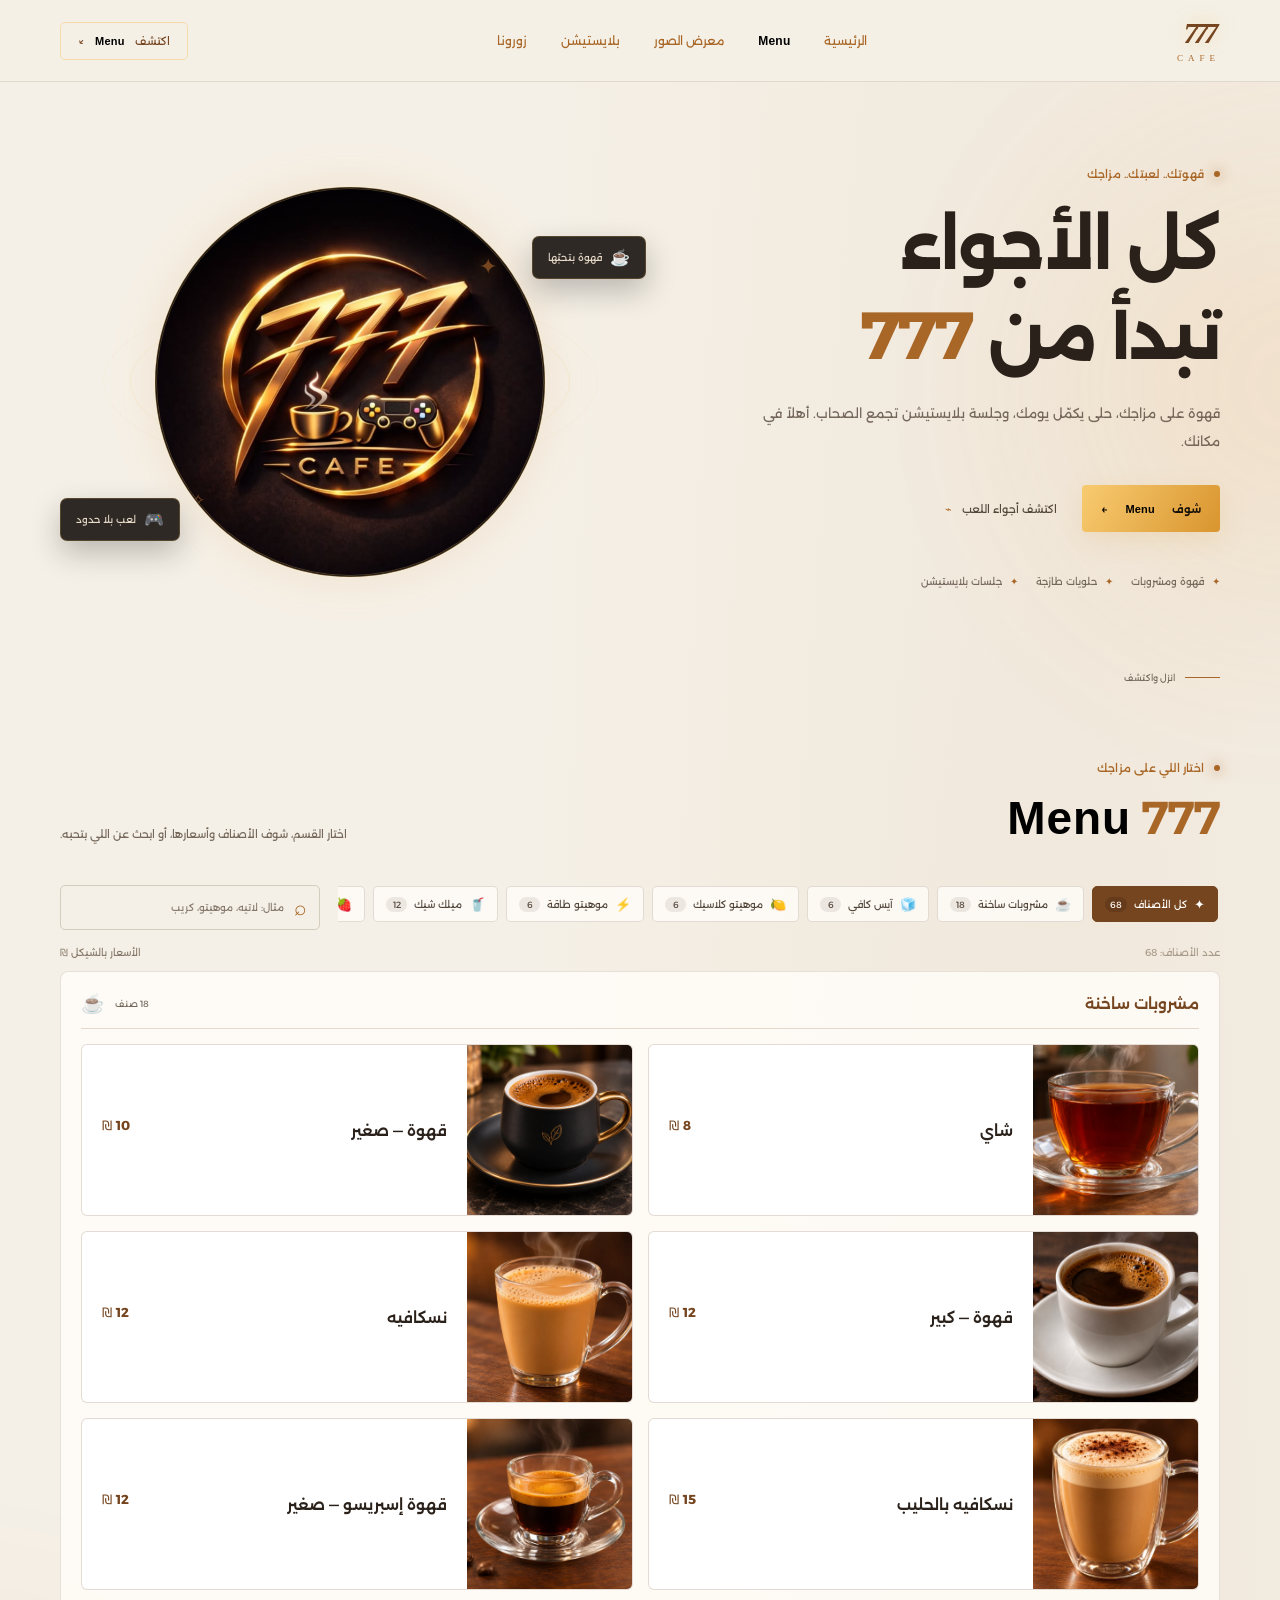
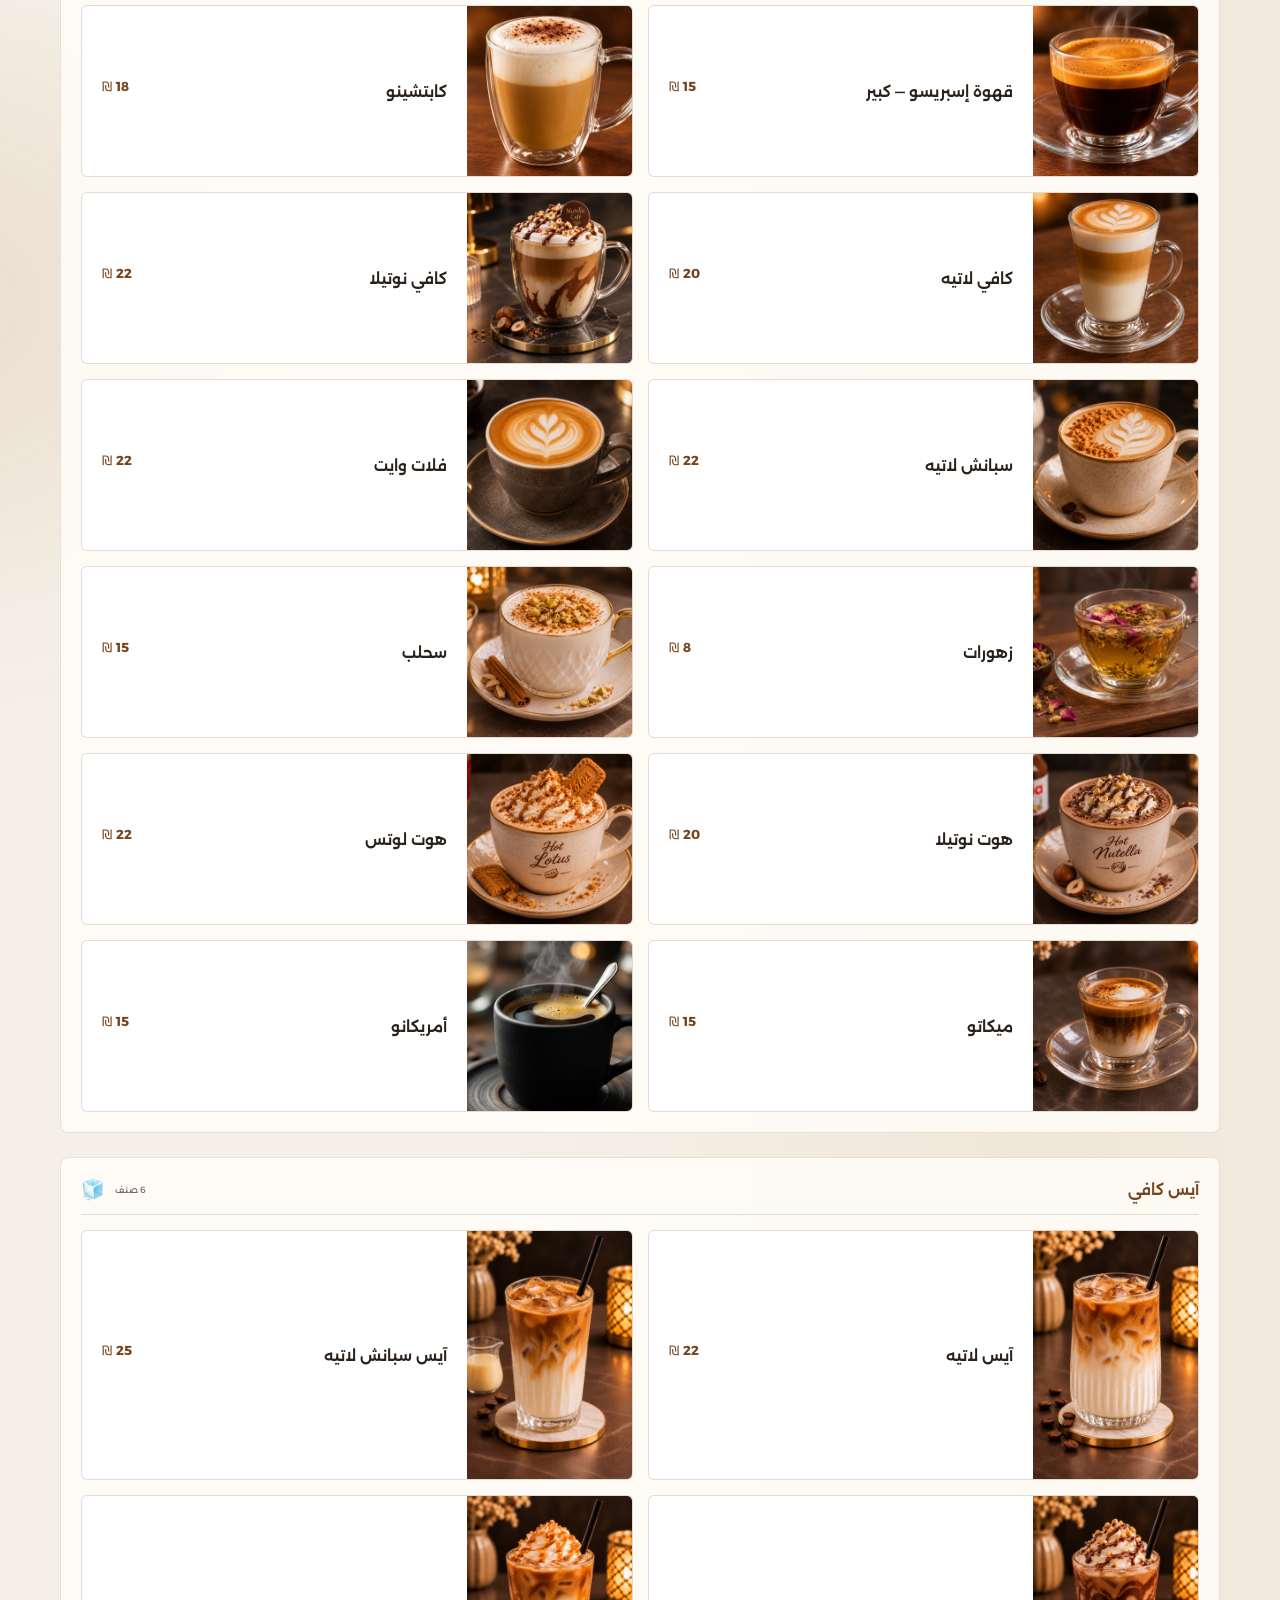
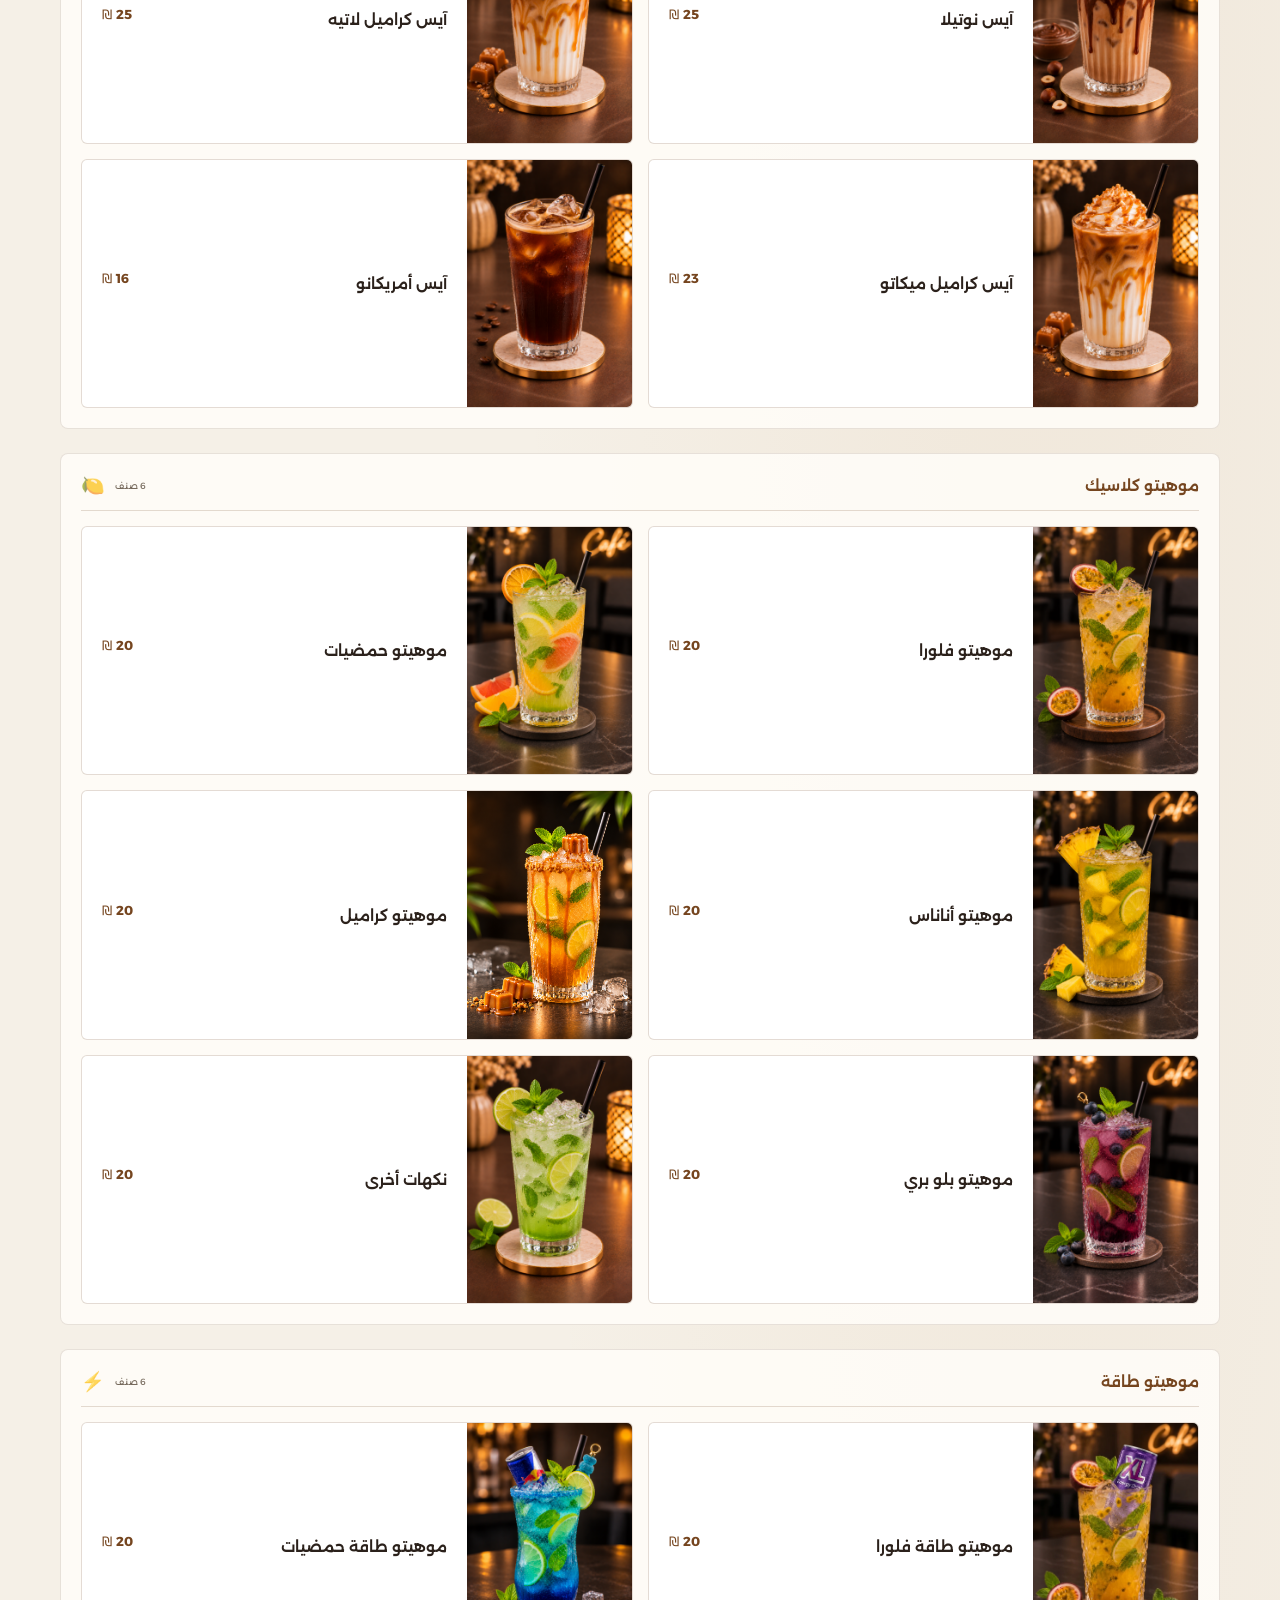
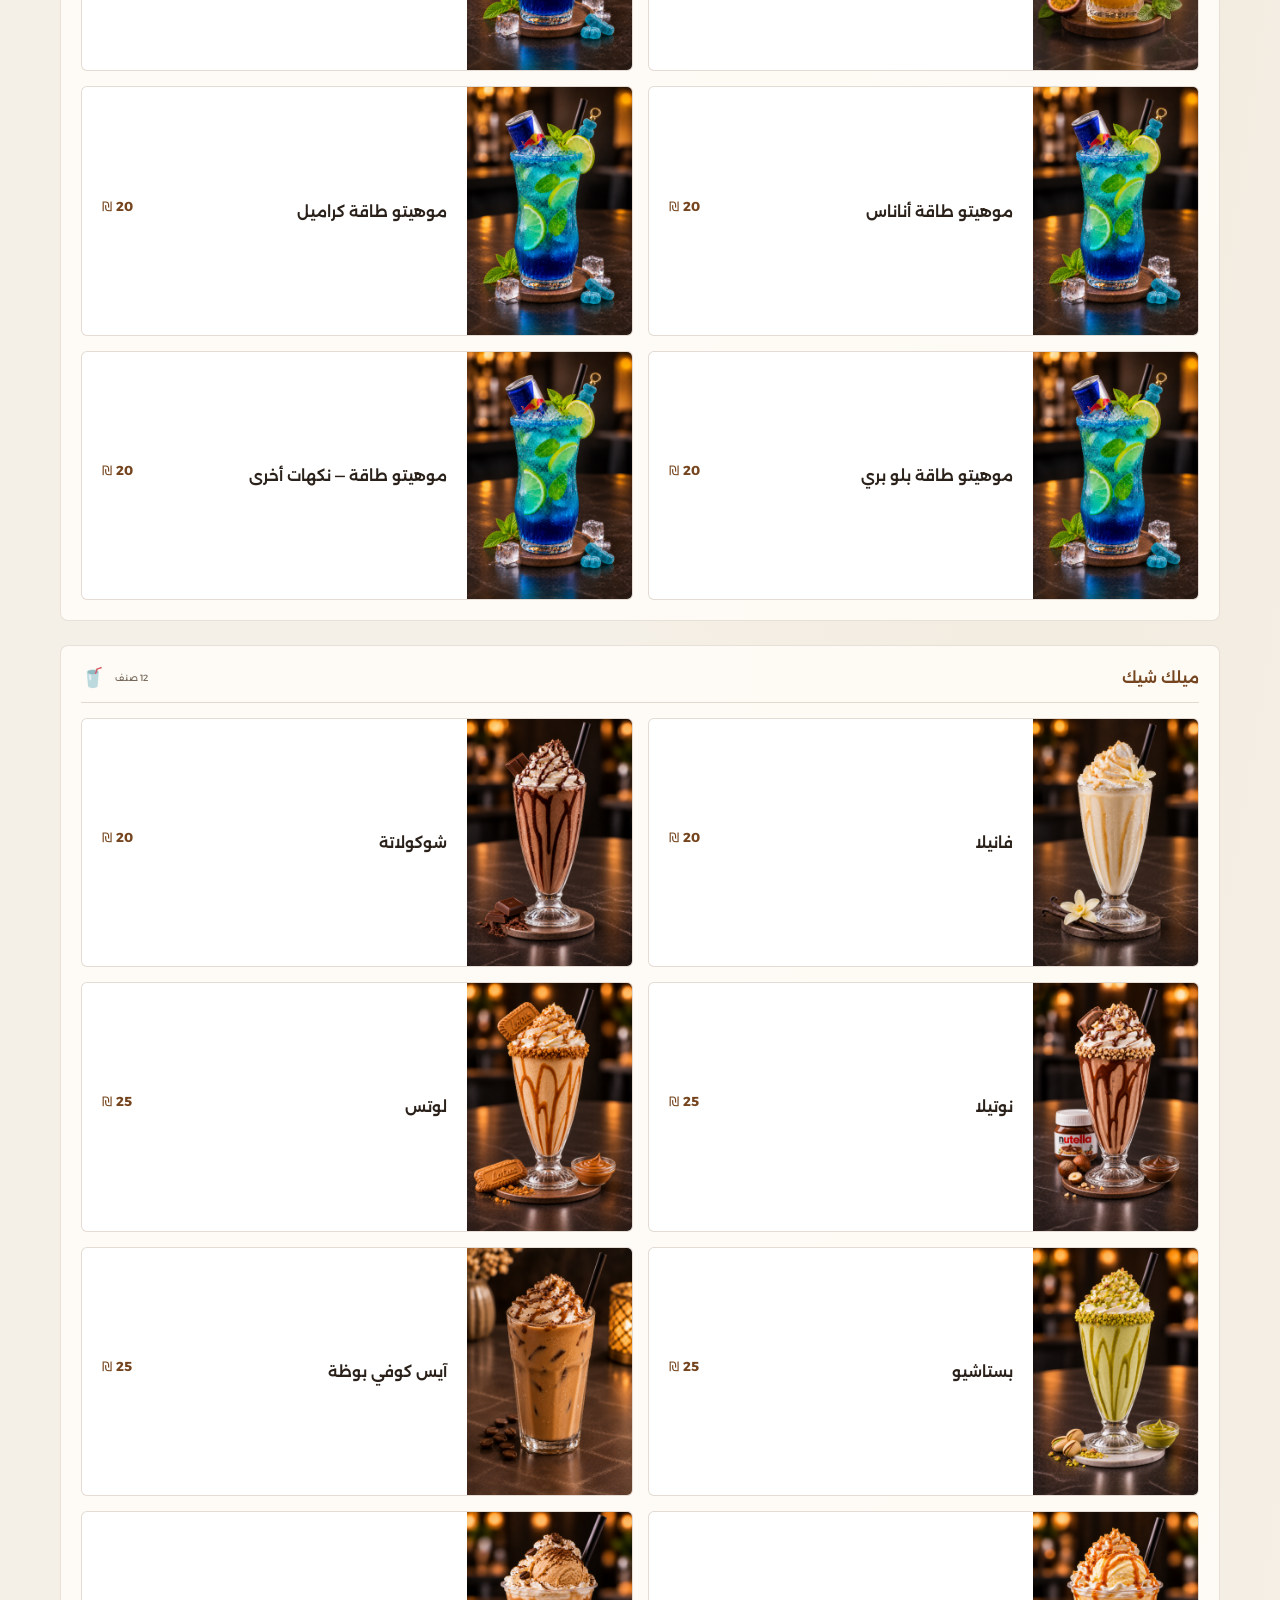
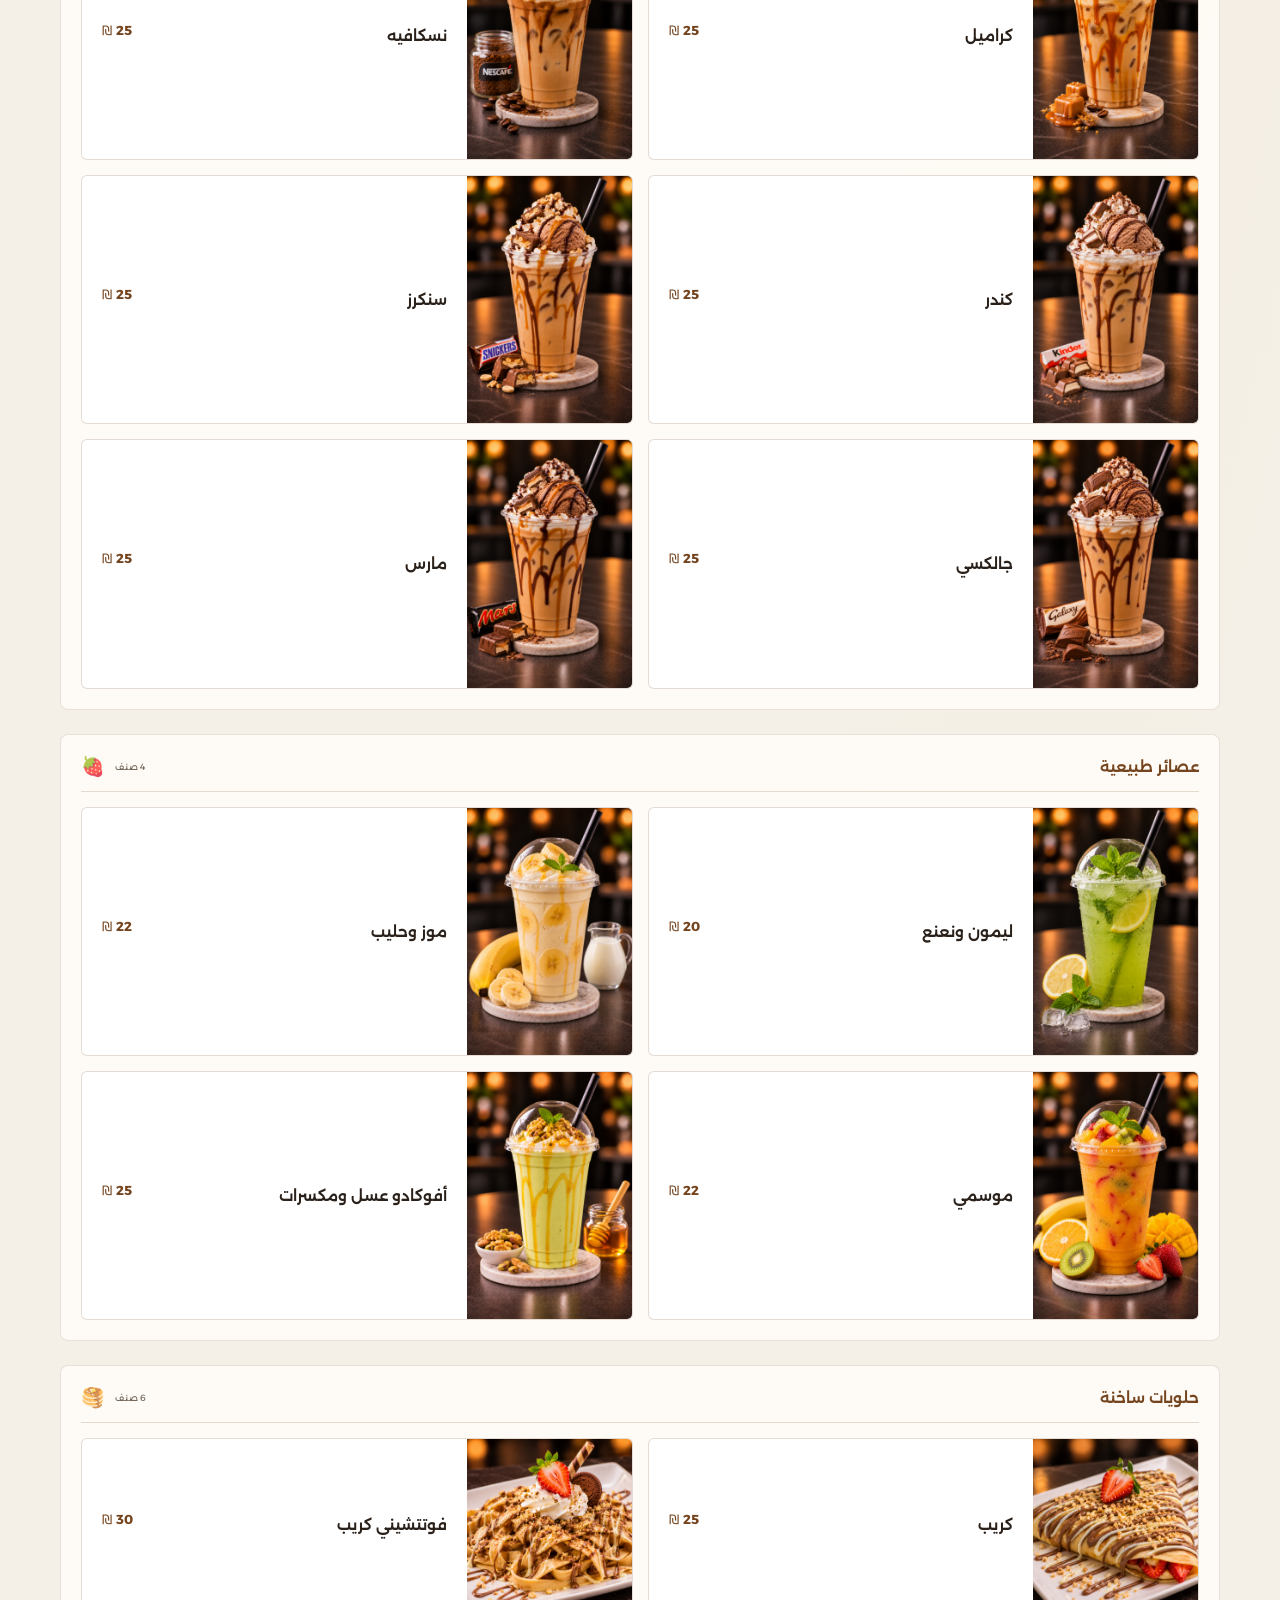
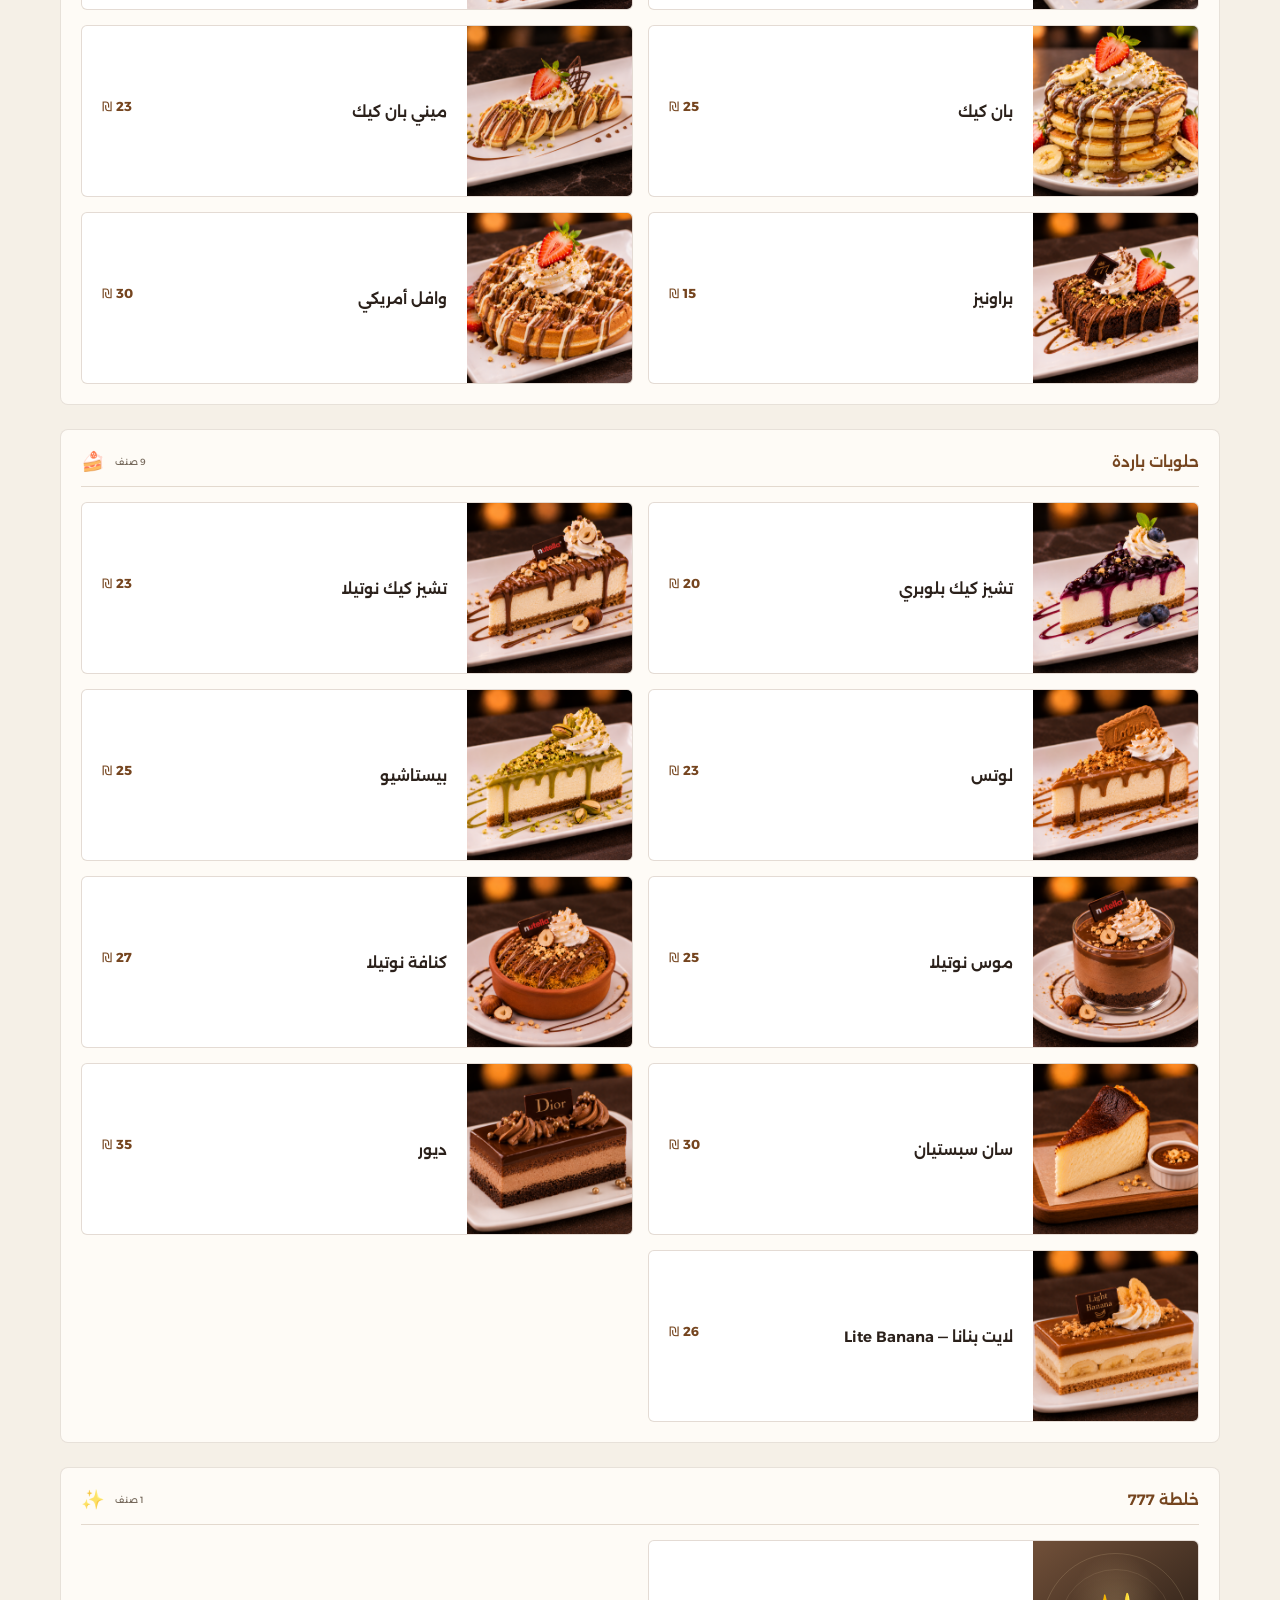
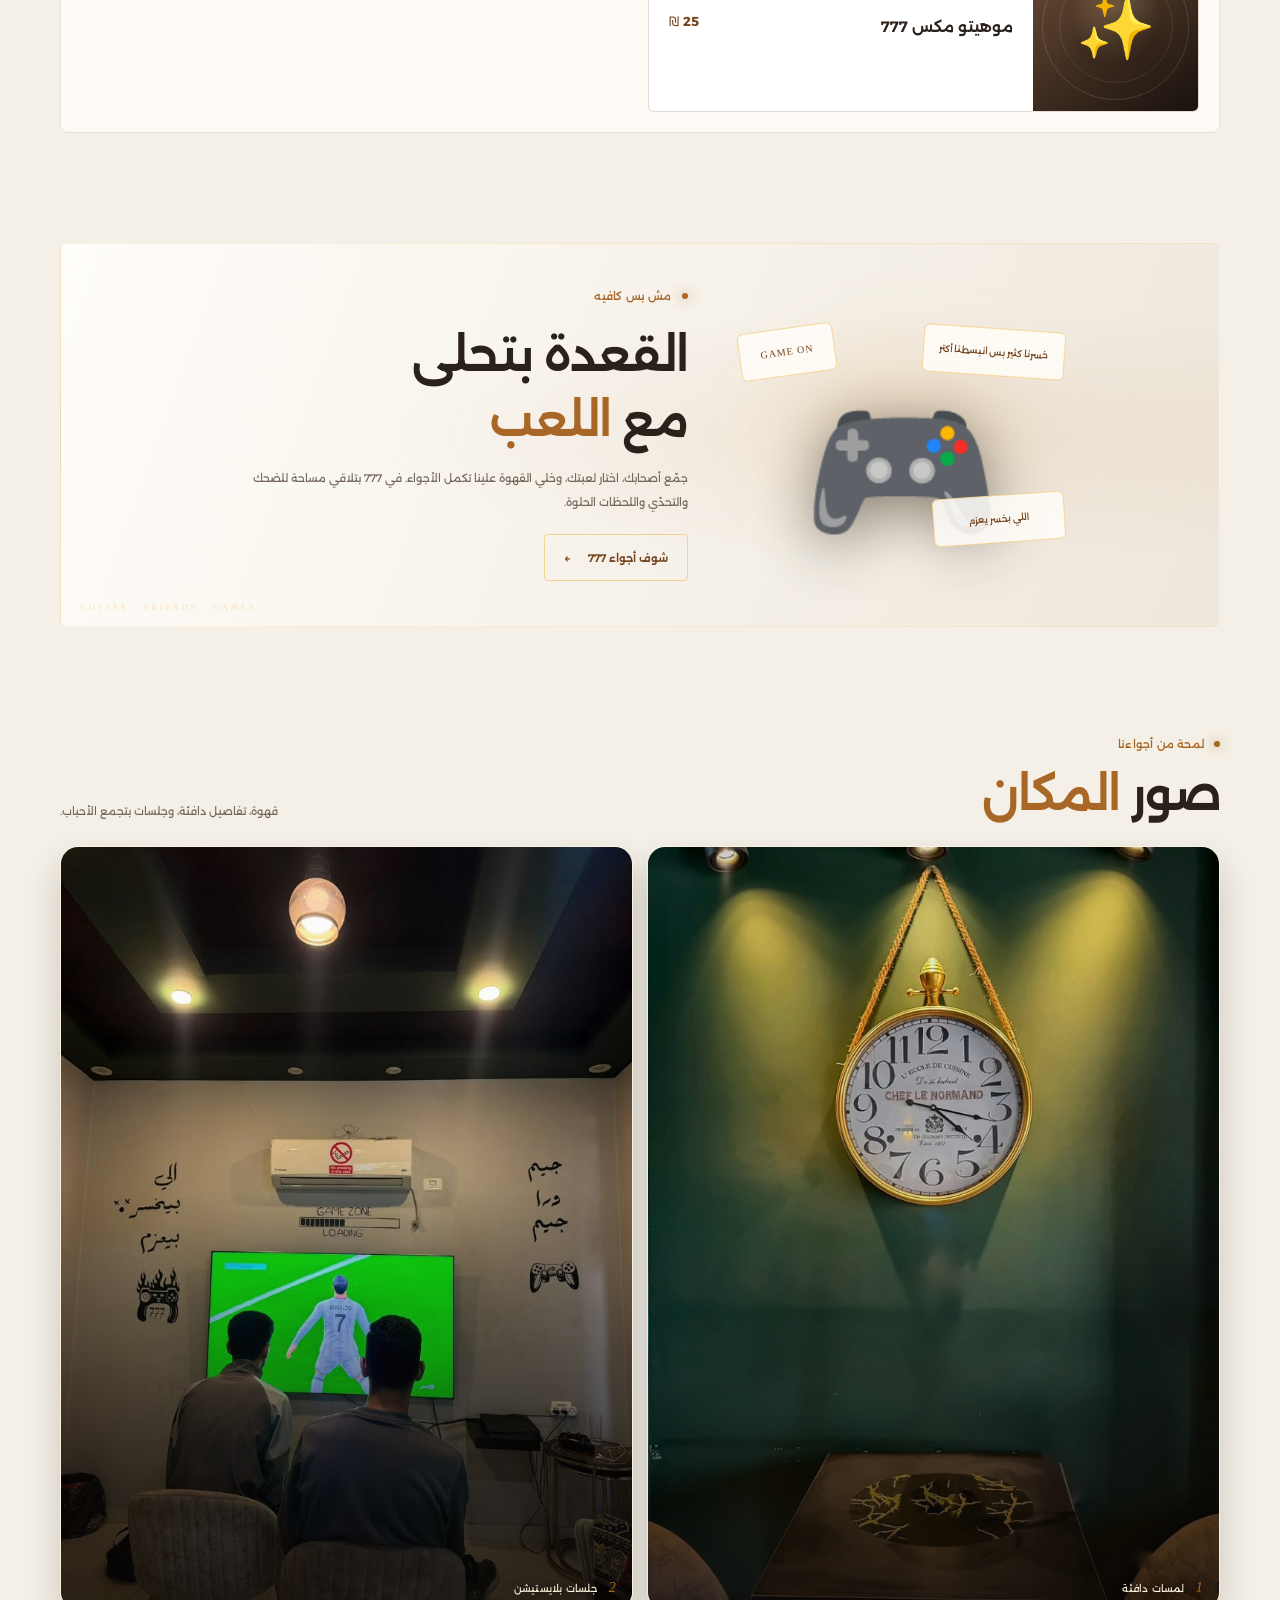
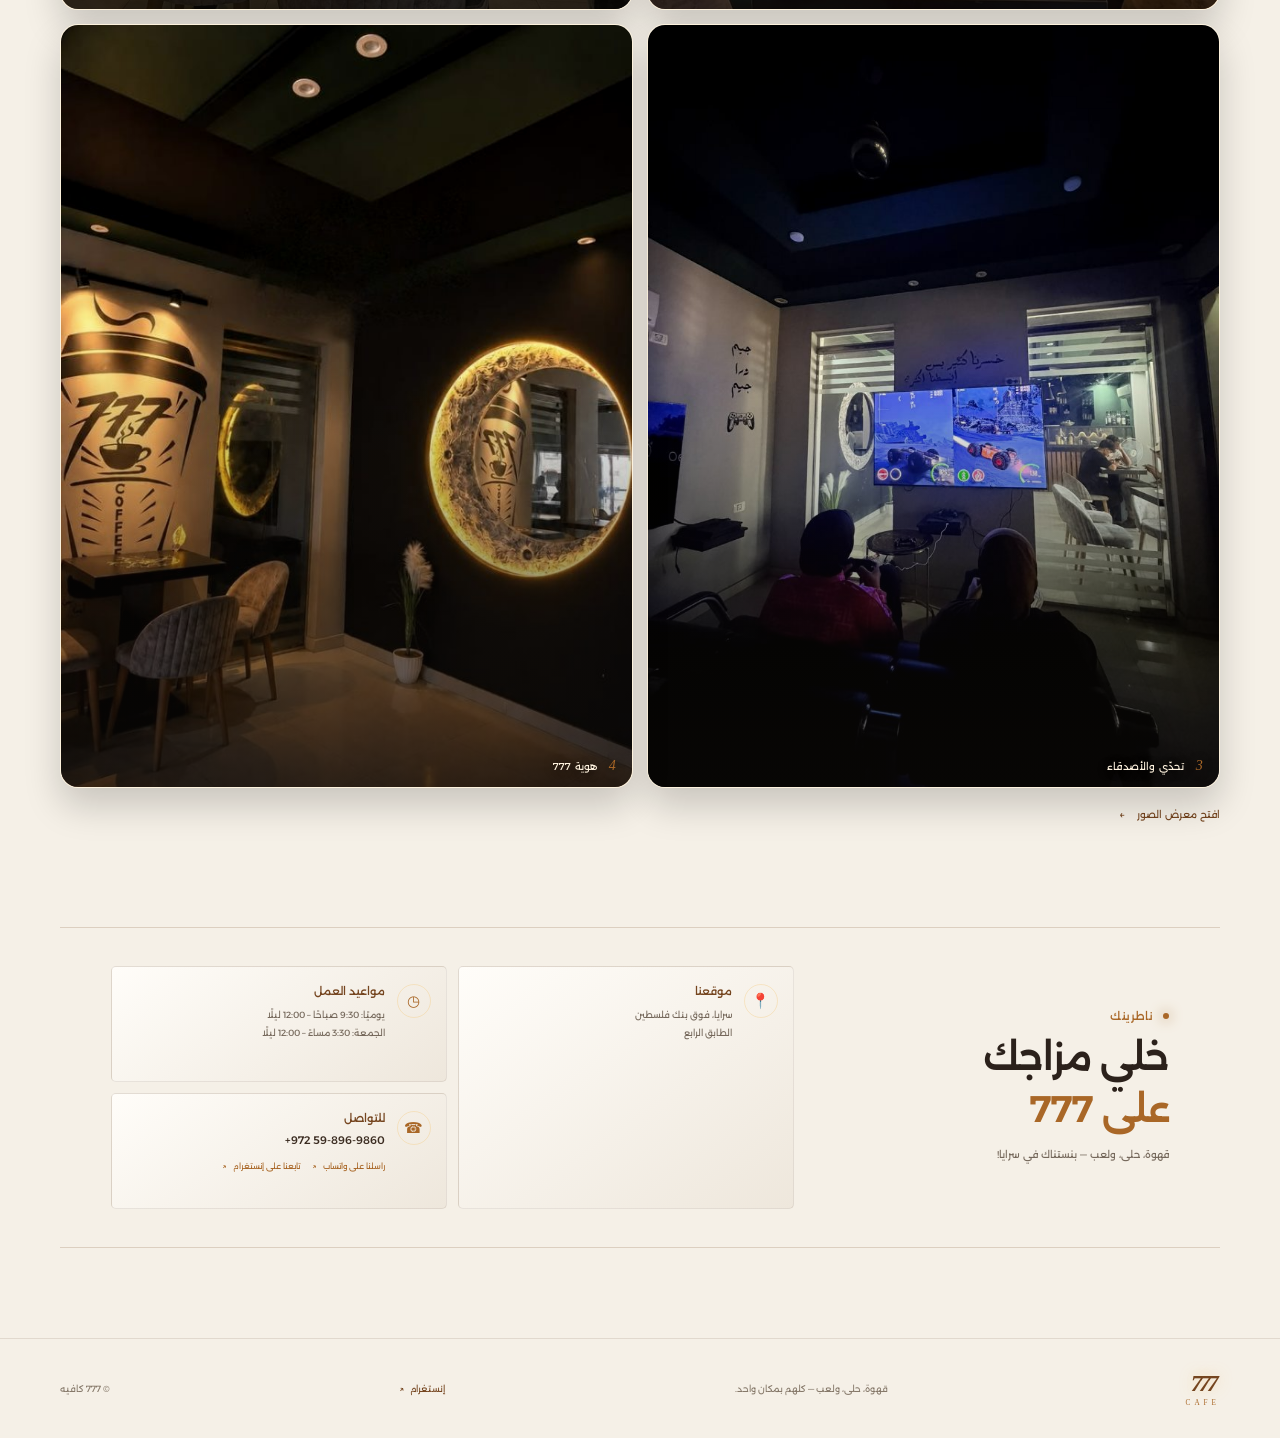
==== commit 72ee3048: "Update cafe menu and PlayStation section Co-authored-by: Copilot <223556219+Copilot@users.noreply.gi" ====
--- a/index.html
+++ b/index.html
@@ -1,194 +1,198 @@
-<!doctype html>
-<html lang="ar" dir="rtl">
-<head>
-  <meta charset="utf-8">
-  <meta name="viewport" content="width=device-width, initial-scale=1">
-  <meta name="theme-color" content="#f5f0e7">
-  <meta name="description" content="777 كافيه — قهوة، حلويات، موهيتو وأجواء بلايستيشن. اكتشف Menu وأجواء المكان.">
-  <title>777 كافيه | قهوة ولعب</title>
-  <link rel="preconnect" href="https://fonts.googleapis.com">
-  <link rel="preconnect" href="https://fonts.gstatic.com" crossorigin>
-  <link href="https://fonts.googleapis.com/css2?family=Alexandria:wght@300;400;500;600;700;800&display=swap" rel="stylesheet">
-  <link rel="stylesheet" href="styles.css">
-  <script src="script.js" defer></script>
-</head>
-<body>
-  <div class="intro-screen" id="intro-screen" aria-hidden="true">
-    <img class="intro-logo" src="assets/777-logo-source.png" alt="">
-  </div>
-  <div class="page-glow page-glow-one" aria-hidden="true"></div>
-  <div class="page-glow page-glow-two" aria-hidden="true"></div>
-
-  <header class="site-header">
-    <a class="brand" href="#home" aria-label="777 كافيه — الصفحة الرئيسية">
-      <span class="brand-mark">777</span>
-      <span class="brand-name">CAFE</span>
-    </a>
-    <button class="menu-toggle" type="button" aria-label="فتح القائمة" aria-expanded="false">
-      <span></span><span></span><span></span>
-    </button>
-    <nav class="main-nav" aria-label="القائمة الرئيسية">
-      <a href="#home">الرئيسية</a>
-      <a href="#menu"><span class="menu-english">Menu</span></a>
-      <a href="gallery.html">معرض الصور</a>
-      <a href="#playstation">بلايستيشن</a>
-      <a href="#visit">زورونا</a>
-    </nav>
-    <a class="header-cta" href="#menu">اكتشف <span class="menu-english">Menu</span> <span aria-hidden="true">↙</span></a>
-  </header>
-
-  <main>
-    <section class="hero section-shell" id="home">
-      <div class="hero-copy">
-        <p class="eyebrow"><span class="eyebrow-dot"></span> قهوتك.. لعبتك.. مزاجك</p>
-        <h1>كل الأجواء<br>تبدأ من <span>777</span></h1>
-        <p class="hero-description">قهوة على مزاجك، حلى يكمّل يومك، وجلسة بلايستيشن تجمع الصحاب. أهلاً في مكانك.</p>
-        <div class="hero-actions">
-          <a class="button button-gold" href="#menu">شوف <span class="menu-english">Menu</span> <span aria-hidden="true">←</span></a>
-          <a class="text-link" href="#playstation">اكتشف أجواء اللعب <span aria-hidden="true">⌁</span></a>
-        </div>
-        <div class="hero-notes" aria-label="مميزات 777">
-          <span><i aria-hidden="true">✦</i> قهوة ومشروبات</span>
-          <span><i aria-hidden="true">✦</i> حلويات طازجة</span>
-          <span><i aria-hidden="true">✦</i> جلسات بلايستيشن</span>
-        </div>
-      </div>
-      <div class="hero-art">
-        <div class="orbit orbit-one"></div>
-        <div class="orbit orbit-two"></div>
-        <div class="hero-logo-wrap">
-          <img class="hero-logo" src="assets/777-logo-source.png" alt="شعار 777 كافيه مع فنجان قهوة ويد تحكم بلايستيشن">
-          <span class="logo-spark spark-one" aria-hidden="true">✦</span>
-          <span class="logo-spark spark-two" aria-hidden="true">✧</span>
-        </div>
-        <div class="floating-note note-top"><span>☕</span> قهوة بتحبّها</div>
-        <div class="floating-note note-bottom"><span>🎮</span> لعب بلا حدود</div>
-        <span class="hero-number" aria-hidden="true">777</span>
-      </div>
-      <a class="scroll-cue" href="#menu"><span></span> انزل واكتشف</a>
-    </section>
-
-    <section class="menu-section section-shell" id="menu">
-      <div class="section-heading">
-        <div>
-          <p class="eyebrow"><span class="eyebrow-dot"></span> اختار اللي على مزاجك</p>
-          <h2><span class="menu-english">Menu</span> <span>777</span></h2>
-        </div>
-        <p class="section-intro">اختار القسم، شوف الأصناف وأسعارها، أو ابحث عن اللي بتحبه.</p>
-      </div>
-      <div class="menu-toolbar">
-        <div class="category-tabs" role="group" aria-label="تصفية Menu حسب القسم" id="category-tabs"></div>
-        <label class="search-box">
-          <span aria-hidden="true">⌕</span>
-          <input type="search" id="menu-search" placeholder="مثال: لاتيه، موهيتو، كريب" aria-label="ابحث عن صنف أو قسم">
-          <button class="search-clear" id="menu-search-clear" type="button" aria-label="مسح البحث" hidden>×</button>
-        </label>
-      </div>
-      <div class="menu-status">
-        <p class="menu-result-count" id="menu-result-count" aria-live="polite"></p>
-        <p class="price-note">الأسعار بالشيكل ₪</p>
-      </div>
-      <div class="menu-grid" id="menu-grid" aria-live="polite"></div>
-      <div class="empty-state" id="empty-state" hidden>
-        <p>ما لقينا أصناف مطابقة. جرّب كلمة ثانية أو اعرض كل الأصناف.</p>
-        <button class="empty-reset" id="menu-reset" type="button">اعرض كل الأصناف</button>
-      </div>
-    </section>
-
-    <section class="feature-banner section-shell" id="playstation">
-      <div class="feature-visual">
-        <div class="controller-glow" aria-hidden="true"></div>
-        <span class="controller-icon" aria-hidden="true">🎮</span>
-        <span class="feature-sticker">GAME<br>ON</span>
-      </div>
-      <div class="feature-copy">
-        <p class="eyebrow"><span class="eyebrow-dot"></span> مش بس كافيه</p>
-        <h2>القعدة بتحلى<br>مع <span>اللعب</span></h2>
-        <p>جمّع أصحابك، اختار لعبتك، وخلي القهوة علينا تكمل الأجواء. في 777 بتلاقي مساحة للضحك والتحدّي واللحظات الحلوة.</p>
-        <a class="button button-outline" href="#gallery">شوف أجواء 777 <span aria-hidden="true">←</span></a>
-      </div>
-      <div class="feature-side-label" aria-hidden="true">COFFEE · FRIENDS · GAMES</div>
-    </section>
-
-    <section class="gallery-section section-shell" id="gallery">
-      <div class="section-heading">
-        <div>
-          <p class="eyebrow"><span class="eyebrow-dot"></span> لمحة من أجواءنا</p>
-          <h2>صور <span>المكان</span></h2>
-        </div>
-        <p class="section-intro">قهوة، تفاصيل دافئة، وجلسات بتجمع الأحباب.</p>
-      </div>
-      <div class="gallery-grid">
-        <figure class="gallery-card gallery-tall">
-          <img src="assets/gallery/gallery-1.jpg" alt="ساعة حائط على جدار أخضر في الكافيه" loading="lazy">
-          <figcaption><span>1</span> لمسات دافئة</figcaption>
-        </figure>
-        <figure class="gallery-card">
-          <img src="assets/gallery/gallery-2.jpg" alt="جلسة لعب داخل الكافيه" loading="lazy">
-          <figcaption><span>2</span> جلسات بلايستيشن</figcaption>
-        </figure>
-        <figure class="gallery-card">
-          <img src="assets/gallery/gallery-3.jpg" alt="جلسة لعب قريبة من شاشة التلفاز" loading="lazy">
-          <figcaption><span>3</span> تحدّي والأصدقاء</figcaption>
-        </figure>
-        <figure class="gallery-card gallery-wide">
-          <img src="assets/gallery/gallery-4.jpg" alt="ممر كافيه مع مرآة دائرية واكسسوارات" loading="lazy">
-          <figcaption><span>4</span> هوية 777</figcaption>
-        </figure>
-      </div>
-      <a class="gallery-more" href="gallery.html">افتح معرض الصور <span aria-hidden="true">←</span></a>
-    </section>
-
-    <section class="visit-section section-shell" id="visit">
-      <div class="visit-heading">
-        <p class="eyebrow"><span class="eyebrow-dot"></span> ناطرينك</p>
-        <h2>خلي مزاجك<br><span>على 777</span></h2>
-        <p>قهوة، حلى، ولعب — بنستناك في سرايا!</p>
-      </div>
-      <div class="visit-details">
-        <article class="visit-card">
-          <span class="visit-icon" aria-hidden="true">📍</span>
-          <div>
-            <h3>موقعنا</h3>
-            <p>سرايا، فوق بنك فلسطين<br>الطابق الرابع</p>
-          </div>
-        </article>
-        <article class="visit-card">
-          <span class="visit-icon" aria-hidden="true">◷</span>
-          <div>
-            <h3>مواعيد العمل</h3>
-            <p>يوميًا: 9:30 صباحًا – 12:00 ليلًا<br>الجمعة: 3:30 مساءً – 12:00 ليلًا</p>
-          </div>
-        </article>
-        <article class="visit-card">
-          <span class="visit-icon" aria-hidden="true">☎</span>
-          <div>
-            <h3>للتواصل</h3>
-            <a class="phone-number" href="tel:+972598969860" dir="ltr">+972 59-896-9860</a>
-            <a class="visit-link" href="https://wa.me/972598969860" target="_blank" rel="noopener noreferrer">راسلنا على واتساب <span aria-hidden="true">↗</span></a>
-            <a class="visit-link instagram-link" href="https://www.instagram.com/caffee.777/" target="_blank" rel="noopener noreferrer">تابعنا على إنستغرام <span aria-hidden="true">↗</span></a>
-          </div>
-        </article>
-      </div>
-    </section>
-  </main>
-
-  <footer class="site-footer">
-    <a class="brand footer-brand" href="#home" aria-label="777 كافيه — للأعلى">
-      <span class="brand-mark">777</span><span class="brand-name">CAFE</span>
-    </a>
-    <p>قهوة، حلى، ولعب — كلهم بمكان واحد.</p>
-    <a class="footer-social-link" href="https://www.instagram.com/caffee.777/" target="_blank" rel="noopener noreferrer">إنستغرام <span aria-hidden="true">↗</span></a>
-    <span class="copyright">© 777 كافيه</span>
-  </footer>
-  <script>
-  if ('serviceWorker' in navigator) {
-    window.addEventListener('load', () => {
-      navigator.serviceWorker.register('./sw.js')
-        .then(() => console.log('ميزة العمل بدون إنترنت مفعّلة بنجاح!'))
-        .catch((err) => console.log('خطأ في تفعيل الميزة:', err));
-    });
-  }
-</script>
-</body>
-</html>
+<!doctype html>
+<html lang="ar" dir="rtl">
+<head>
+  <meta charset="utf-8">
+  <meta name="viewport" content="width=device-width, initial-scale=1">
+  <meta name="theme-color" content="#f5f0e7">
+  <meta name="description" content="777 كافيه — قهوة، حلويات، موهيتو وأجواء بلايستيشن. اكتشف Menu وأجواء المكان.">
+  <title>777 كافيه | قهوة ولعب</title>
+  <link rel="preconnect" href="https://fonts.googleapis.com">
+  <link rel="preconnect" href="https://fonts.gstatic.com" crossorigin>
+  <link href="https://fonts.googleapis.com/css2?family=Alexandria:wght@300;400;500;600;700;800&display=swap" rel="stylesheet">
+  <link rel="stylesheet" href="styles.css">
+  <script src="script.js" defer></script>
+</head>
+<body>
+  <div class="intro-screen" id="intro-screen" aria-hidden="true">
+    <img class="intro-logo" src="assets/777-logo-source.png" alt="">
+  </div>
+  <div class="page-glow page-glow-one" aria-hidden="true"></div>
+  <div class="page-glow page-glow-two" aria-hidden="true"></div>
+
+  <header class="site-header">
+    <a class="brand" href="#home" aria-label="777 كافيه — الصفحة الرئيسية">
+      <span class="brand-mark">777</span>
+      <span class="brand-name">CAFE</span>
+    </a>
+    <button class="menu-toggle" type="button" aria-label="فتح القائمة" aria-expanded="false">
+      <span></span><span></span><span></span>
+    </button>
+    <nav class="main-nav" aria-label="القائمة الرئيسية">
+      <a href="#home">الرئيسية</a>
+      <a href="#menu"><span class="menu-english">Menu</span></a>
+      <a href="gallery.html">معرض الصور</a>
+      <a href="#playstation">بلايستيشن</a>
+      <a href="#visit">زورونا</a>
+    </nav>
+    <a class="header-cta" href="#menu">اكتشف <span class="menu-english">Menu</span> <span aria-hidden="true">↙</span></a>
+  </header>
+
+  <main>
+    <section class="hero section-shell" id="home">
+      <div class="hero-copy">
+        <p class="eyebrow"><span class="eyebrow-dot"></span> قهوتك.. لعبتك.. مزاجك</p>
+        <h1>كل الأجواء<br>تبدأ من <span>777</span></h1>
+        <p class="hero-description">قهوة على مزاجك، حلى يكمّل يومك، وجلسة بلايستيشن تجمع الصحاب. أهلاً في مكانك.</p>
+        <div class="hero-actions">
+          <a class="button button-gold" href="#menu">شوف <span class="menu-english">Menu</span> <span aria-hidden="true">←</span></a>
+          <a class="text-link" href="#playstation">اكتشف أجواء اللعب <span aria-hidden="true">⌁</span></a>
+        </div>
+        <div class="hero-notes" aria-label="مميزات 777">
+          <span><i aria-hidden="true">✦</i> قهوة ومشروبات</span>
+          <span><i aria-hidden="true">✦</i> حلويات طازجة</span>
+          <span><i aria-hidden="true">✦</i> جلسات بلايستيشن</span>
+        </div>
+      </div>
+      <div class="hero-art">
+        <div class="orbit orbit-one"></div>
+        <div class="orbit orbit-two"></div>
+        <div class="hero-logo-wrap">
+          <img class="hero-logo" src="assets/777-logo-source.png" alt="شعار 777 كافيه مع فنجان قهوة ويد تحكم بلايستيشن">
+          <span class="logo-spark spark-one" aria-hidden="true">✦</span>
+          <span class="logo-spark spark-two" aria-hidden="true">✧</span>
+        </div>
+        <div class="floating-note note-top"><span>☕</span> قهوة بتحبّها</div>
+        <div class="floating-note note-bottom"><span>🎮</span> لعب بلا حدود</div>
+        <span class="hero-number" aria-hidden="true">777</span>
+      </div>
+      <a class="scroll-cue" href="#menu"><span></span> انزل واكتشف</a>
+    </section>
+
+    <section class="menu-section section-shell" id="menu">
+      <div class="section-heading">
+        <div>
+          <p class="eyebrow"><span class="eyebrow-dot"></span> اختار اللي على مزاجك</p>
+          <h2><span class="menu-english">Menu</span> <span>777</span></h2>
+        </div>
+        <p class="section-intro">اختار القسم، شوف الأصناف وأسعارها، أو ابحث عن اللي بتحبه.</p>
+      </div>
+      <div class="menu-toolbar">
+        <div class="category-tabs" role="group" aria-label="تصفية Menu حسب القسم" id="category-tabs"></div>
+        <label class="search-box">
+          <span aria-hidden="true">⌕</span>
+          <input type="search" id="menu-search" placeholder="مثال: لاتيه، موهيتو، كريب" aria-label="ابحث عن صنف أو قسم">
+          <button class="search-clear" id="menu-search-clear" type="button" aria-label="مسح البحث" hidden>×</button>
+        </label>
+      </div>
+      <div class="menu-status">
+        <p class="menu-result-count" id="menu-result-count" aria-live="polite"></p>
+        <p class="price-note">الأسعار بالشيكل ₪</p>
+      </div>
+      <div class="menu-grid" id="menu-grid" aria-live="polite"></div>
+      <div class="empty-state" id="empty-state" hidden>
+        <p>ما لقينا أصناف مطابقة. جرّب كلمة ثانية أو اعرض كل الأصناف.</p>
+        <button class="empty-reset" id="menu-reset" type="button">اعرض كل الأصناف</button>
+      </div>
+    </section>
+
+    <section class="feature-banner section-shell" id="playstation">
+      <div class="feature-visual">
+        <div class="controller-glow" aria-hidden="true"></div>
+        <span class="controller-icon" aria-hidden="true">🎮</span>
+        <ul class="feature-game-badges" aria-label="عبارات جلسات البلايستيشن">
+          <li class="feature-sticker feature-game-on">GAME ON</li>
+          <li class="feature-game-phrase feature-game-fun">خسرنا كثير بس انبسطنا أكتر</li>
+          <li class="feature-game-phrase feature-game-loser">اللي بخسر يعزم</li>
+        </ul>
+      </div>
+      <div class="feature-copy">
+        <p class="eyebrow"><span class="eyebrow-dot"></span> مش بس كافيه</p>
+        <h2>القعدة بتحلى<br>مع <span>اللعب</span></h2>
+        <p>جمّع أصحابك، اختار لعبتك، وخلي القهوة علينا تكمل الأجواء. في 777 بتلاقي مساحة للضحك والتحدّي واللحظات الحلوة.</p>
+        <a class="button button-outline" href="#gallery">شوف أجواء 777 <span aria-hidden="true">←</span></a>
+      </div>
+      <div class="feature-side-label" aria-hidden="true">COFFEE · FRIENDS · GAMES</div>
+    </section>
+
+    <section class="gallery-section section-shell" id="gallery">
+      <div class="section-heading">
+        <div>
+          <p class="eyebrow"><span class="eyebrow-dot"></span> لمحة من أجواءنا</p>
+          <h2>صور <span>المكان</span></h2>
+        </div>
+        <p class="section-intro">قهوة، تفاصيل دافئة، وجلسات بتجمع الأحباب.</p>
+      </div>
+      <div class="gallery-grid">
+        <figure class="gallery-card gallery-tall">
+          <img src="assets/gallery/gallery-1.jpg" alt="ساعة حائط على جدار أخضر في الكافيه" loading="lazy">
+          <figcaption><span>1</span> لمسات دافئة</figcaption>
+        </figure>
+        <figure class="gallery-card">
+          <img src="assets/gallery/gallery-2.jpg" alt="جلسة لعب داخل الكافيه" loading="lazy">
+          <figcaption><span>2</span> جلسات بلايستيشن</figcaption>
+        </figure>
+        <figure class="gallery-card">
+          <img src="assets/gallery/gallery-3.jpg" alt="جلسة لعب قريبة من شاشة التلفاز" loading="lazy">
+          <figcaption><span>3</span> تحدّي والأصدقاء</figcaption>
+        </figure>
+        <figure class="gallery-card gallery-wide">
+          <img src="assets/gallery/gallery-4.jpg" alt="ممر كافيه مع مرآة دائرية واكسسوارات" loading="lazy">
+          <figcaption><span>4</span> هوية 777</figcaption>
+        </figure>
+      </div>
+      <a class="gallery-more" href="gallery.html">افتح معرض الصور <span aria-hidden="true">←</span></a>
+    </section>
+
+    <section class="visit-section section-shell" id="visit">
+      <div class="visit-heading">
+        <p class="eyebrow"><span class="eyebrow-dot"></span> ناطرينك</p>
+        <h2>خلي مزاجك<br><span>على 777</span></h2>
+        <p>قهوة، حلى، ولعب — بنستناك في سرايا!</p>
+      </div>
+      <div class="visit-details">
+        <article class="visit-card">
+          <span class="visit-icon" aria-hidden="true">📍</span>
+          <div>
+            <h3>موقعنا</h3>
+            <p>سرايا، فوق بنك فلسطين<br>الطابق الرابع</p>
+          </div>
+        </article>
+        <article class="visit-card">
+          <span class="visit-icon" aria-hidden="true">◷</span>
+          <div>
+            <h3>مواعيد العمل</h3>
+            <p>يوميًا: 9:30 صباحًا – 12:00 ليلًا<br>الجمعة: 3:30 مساءً – 12:00 ليلًا</p>
+          </div>
+        </article>
+        <article class="visit-card">
+          <span class="visit-icon" aria-hidden="true">☎</span>
+          <div>
+            <h3>للتواصل</h3>
+            <a class="phone-number" href="tel:+972598969860" dir="ltr">+972 59-896-9860</a>
+            <a class="visit-link" href="https://wa.me/972598969860" target="_blank" rel="noopener noreferrer">راسلنا على واتساب <span aria-hidden="true">↗</span></a>
+            <a class="visit-link instagram-link" href="https://www.instagram.com/caffee.777/" target="_blank" rel="noopener noreferrer">تابعنا على إنستغرام <span aria-hidden="true">↗</span></a>
+          </div>
+        </article>
+      </div>
+    </section>
+  </main>
+
+  <footer class="site-footer">
+    <a class="brand footer-brand" href="#home" aria-label="777 كافيه — للأعلى">
+      <span class="brand-mark">777</span><span class="brand-name">CAFE</span>
+    </a>
+    <p>قهوة، حلى، ولعب — كلهم بمكان واحد.</p>
+    <a class="footer-social-link" href="https://www.instagram.com/caffee.777/" target="_blank" rel="noopener noreferrer">إنستغرام <span aria-hidden="true">↗</span></a>
+    <span class="copyright">© 777 كافيه</span>
+  </footer>
+  <script>
+  if ('serviceWorker' in navigator) {
+    window.addEventListener('load', () => {
+      navigator.serviceWorker.register('./sw.js')
+        .then(() => console.log('ميزة العمل بدون إنترنت مفعّلة بنجاح!'))
+        .catch((err) => console.log('خطأ في تفعيل الميزة:', err));
+    });
+  }
+</script>
+</body>
+</html>
--- a/styles.css
+++ b/styles.css
@@ -1,507 +1,576 @@
-:root {
-  color-scheme: dark;
-  --bg: #100d0a;
-  --panel: #19130f;
-  --panel-soft: #211912;
-  --gold: #f3b84b;
-  --gold-light: #ffda8b;
-  --text: #f7f1e8;
-  --muted: #a99c8b;
-  --line: rgba(243, 184, 75, .17);
-  font-family: "Alexandria", Tahoma, sans-serif;
-  font-synthesis: none;
-  text-rendering: optimizeLegibility;
-}
-
-* { box-sizing: border-box; }
-html { overflow-x: clip; scroll-behavior: smooth; scroll-padding-top: 96px; }
-body {
-  margin: 0;
-  min-width: 320px;
-  overflow-x: hidden;
-  background:
-    radial-gradient(ellipse at 82% 18%, rgba(108, 61, 20, .13), transparent 34rem),
-    var(--bg);
-  color: var(--text);
-}
-body, button, input { font-family: "Alexandria", Tahoma, sans-serif; }
-a { color: inherit; text-decoration: none; }
-button, input { color: inherit; }
-::selection { color: var(--bg); background: var(--gold); }
-
-.intro-screen {
-  position: fixed;
-  z-index: 100;
-  inset: 0;
-  display: grid;
-  place-items: center;
-  overflow: hidden;
-  background: #100d0a;
-  animation: intro-fade 2s ease forwards;
-}
-.intro-logo {
-  width: min(230px, 58vw);
-  height: min(230px, 58vw);
-  border-radius: 50%;
-  object-fit: cover;
-  object-position: center;
-  animation: intro-logo-motion 2s ease-in-out forwards;
-}
-@keyframes intro-logo-motion {
-  0% { opacity: 0; transform: scale(.88); }
-  18% { opacity: 1; transform: scale(1.04); }
-  72% { opacity: 1; transform: scale(.96); }
-  100% { opacity: .8; transform: scale(.9); }
-}
-@keyframes intro-fade {
-  0%, 82% { opacity: 1; visibility: visible; }
-  100% { opacity: 0; visibility: hidden; }
-}
-
-.page-glow {
-  position: fixed;
-  z-index: -1;
-  width: 28rem;
-  height: 28rem;
-  pointer-events: none;
-  border-radius: 50%;
-  filter: blur(115px);
-  opacity: .11;
-}
-.page-glow-one { top: 10rem; right: -15rem; background: #e48d26; }
-.page-glow-two { top: 105rem; left: -17rem; background: #a75419; }
-.section-shell { width: min(1160px, calc(100% - 64px)); margin-inline: auto; }
-
-.site-header {
-  position: sticky;
-  z-index: 20;
-  top: 0;
-  display: flex;
-  align-items: center;
-  justify-content: space-between;
-  min-height: 82px;
-  padding: 12px max(32px, calc((100% - 1160px) / 2));
-  border-bottom: 1px solid rgba(255,255,255,.055);
-  background: rgba(16, 13, 10, .86);
-  backdrop-filter: blur(18px);
-}
-.brand { display: inline-flex; flex-direction: column; align-items: center; line-height: 1; }
-.brand-mark {
-  color: var(--gold-light);
-  font-family: Georgia, serif;
-  font-size: 30px;
-  font-style: italic;
-  font-weight: 700;
-  letter-spacing: -5px;
-  text-shadow: 0 0 18px rgba(243, 184, 75, .36);
-}
-.brand-name { margin-top: 5px; color: var(--gold); font: 9px Georgia, serif; letter-spacing: 5px; }
-.main-nav { display: flex; align-items: center; gap: 34px; }
-.main-nav a { color: #d3c7b8; font-size: 12px; transition: color .2s ease; }
-.main-nav a:hover, .main-nav a:focus-visible { color: var(--gold-light); }
-.header-cta {
-  padding: 11px 17px;
-  border: 1px solid rgba(243,184,75,.38);
-  border-radius: 5px;
-  color: var(--gold-light);
-  font-size: 11px;
-  transition: background .2s, color .2s;
-}
-.header-cta:hover { color: var(--bg); background: var(--gold); }
-.header-cta span { margin-right: 7px; }
-.menu-toggle { display: none; }
-
-.hero {
-  position: relative;
-  display: grid;
-  grid-template-columns: 1fr 1fr;
-  align-items: center;
-  min-height: 625px;
-  padding-top: 54px;
-  padding-bottom: 80px;
-}
-.hero-copy { position: relative; z-index: 2; padding-bottom: 8px; }
-.eyebrow {
-  display: flex;
-  align-items: center;
-  gap: 10px;
-  margin: 0 0 20px;
-  color: var(--gold);
-  font-size: 11px;
-  font-weight: 500;
-  letter-spacing: .2px;
-}
-.eyebrow-dot { width: 6px; height: 6px; border-radius: 50%; background: var(--gold); box-shadow: 0 0 13px var(--gold); }
-h1, h2, p { margin-top: 0; }
-.hero h1 { margin-bottom: 20px; font-size: clamp(42px, 5.2vw, 70px); line-height: 1.35; font-weight: 700; letter-spacing: -2px; }
-.hero h1 span, h2 span { color: var(--gold); }
-.hero-description { max-width: 460px; margin-bottom: 29px; color: var(--muted); font-size: 13px; line-height: 2.15; }
-.hero-actions { display: flex; align-items: center; gap: 25px; }
-.button {
-  display: inline-flex;
-  min-height: 47px;
-  align-items: center;
-  justify-content: center;
-  gap: 17px;
-  padding: 0 19px;
-  border-radius: 4px;
-  font-size: 11px;
-  font-weight: 600;
-  transition: transform .2s, background .2s, color .2s;
-}
-.button:hover { transform: translateY(-2px); }
-.button-gold { color: #17110a; background: linear-gradient(120deg, #f8cb70, #d9952f); box-shadow: 0 8px 26px rgba(217,149,47,.15); }
-.button-gold:hover { background: var(--gold-light); }
-.button-outline { border: 1px solid rgba(243,184,75,.55); color: var(--gold-light); }
-.button-outline:hover { color: var(--bg); background: var(--gold); }
-.text-link { color: #d9cbbb; font-size: 11px; }
-.text-link span { margin-right: 7px; color: var(--gold); }
-.hero-notes { display: flex; flex-wrap: wrap; gap: 18px; margin-top: 43px; color: #b6a99a; font-size: 10px; }
-.hero-notes i { margin-left: 5px; color: var(--gold); font-style: normal; }
-.hero-art { position: relative; display: grid; min-height: 470px; place-items: center; }
-.hero-logo-wrap {
-  position: relative;
-  z-index: 1;
-  width: min(390px, 78%);
-  aspect-ratio: 1;
-  overflow: hidden;
-  border: 1px solid rgba(243,184,75,.28);
-  border-radius: 50%;
-  background: #100b08;
-  box-shadow: 0 0 50px rgba(228,145,42,.14), inset 0 0 35px rgba(243,184,75,.08);
-  animation: logo-float 5s ease-in-out infinite;
-}
-.hero-logo-wrap::after {
-  position: absolute;
-  inset: 0;
-  border: 1px solid rgba(255,218,139,.24);
-  border-radius: 50%;
-  content: "";
-  pointer-events: none;
-}
-.hero-logo { width: 100%; height: 100%; object-fit: cover; object-position: center; }
-.orbit { position: absolute; width: 440px; height: 440px; border: 1px solid rgba(243,184,75,.13); border-radius: 50%; }
-.orbit-one { transform: rotateX(68deg) rotate(-23deg); animation: orbit-turn 15s linear infinite; }
-.orbit-two { width: 495px; height: 495px; border-color: rgba(243,184,75,.08); transform: rotateX(68deg) rotate(35deg); }
-.logo-spark { position: absolute; color: var(--gold-light); text-shadow: 0 0 18px var(--gold); animation: sparkle 2.5s ease-in-out infinite; }
-.spark-one { top: 17%; right: 12%; font-size: 22px; }
-.spark-two { bottom: 17%; left: 9%; font-size: 17px; animation-delay: .8s; }
-.floating-note {
-  position: absolute;
-  z-index: 3;
-  display: flex;
-  align-items: center;
-  gap: 8px;
-  padding: 11px 15px;
-  border: 1px solid rgba(243,184,75,.2);
-  border-radius: 7px;
-  background: rgba(25,19,15,.9);
-  color: #e6d9c8;
-  font-size: 10px;
-  box-shadow: 0 12px 30px rgba(0,0,0,.24);
-  animation: note-float 4s ease-in-out infinite;
-}
-.floating-note span { font-size: 16px; }
-.note-top { top: 19%; right: -1%; }
-.note-bottom { bottom: 16%; left: 0; animation-delay: .6s; }
-.hero-number { position: absolute; z-index: -1; color: rgba(243,184,75,.055); font: italic 170px Georgia, serif; letter-spacing: -20px; }
-.scroll-cue { position: absolute; right: 0; bottom: 24px; display: flex; align-items: center; gap: 10px; color: #897b6a; font-size: 9px; }
-.scroll-cue span { width: 35px; height: 1px; background: var(--gold); }
-
-.menu-section { padding-top: 54px; padding-bottom: 110px; }
-.section-heading { display: flex; align-items: end; justify-content: space-between; gap: 30px; margin-bottom: 34px; }
-.section-heading .eyebrow { margin-bottom: 11px; }
-h2 { margin-bottom: 0; font-size: clamp(30px, 4vw, 46px); line-height: 1.4; font-weight: 600; letter-spacing: -1px; }
-.section-intro { max-width: 330px; margin: 0 0 5px; color: var(--muted); font-size: 11px; line-height: 2; }
-.menu-toolbar { display: flex; align-items: center; justify-content: space-between; gap: 18px; margin-bottom: 16px; }
-.category-tabs { display: flex; flex-wrap: wrap; gap: 8px; }
-.category-tab {
-  padding: 9px 14px;
-  border: 1px solid rgba(255,255,255,.09);
-  border-radius: 3px;
-  background: transparent;
-  color: #b5a797;
-  cursor: pointer;
-  font-size: 10px;
-  transition: all .2s;
-}
-.category-tab:hover, .category-tab.active { border-color: var(--gold); color: var(--bg); background: var(--gold); }
-.search-box {
-  display: flex;
-  flex: 0 0 205px;
-  align-items: center;
-  gap: 8px;
-  padding: 0 12px;
-  border: 1px solid rgba(255,255,255,.1);
-  border-radius: 3px;
-  color: var(--gold);
-}
-.search-box > span { font-size: 21px; }
-.search-box input { width: 100%; height: 39px; border: 0; outline: 0; background: transparent; color: var(--text); font-size: 10px; }
-.search-box input::placeholder { color: #928575; }
-.search-box:focus-within { border-color: rgba(243,184,75,.55); }
-.price-note, .gallery-note { margin: 0 0 20px; color: #887b6c; font-size: 9px; }
-.menu-grid { display: grid; grid-template-columns: repeat(3, 1fr); gap: 15px; }
-.menu-card {
-  min-height: 205px;
-  padding: 20px 21px;
-  border: 1px solid rgba(255,255,255,.07);
-  border-radius: 5px;
-  background: linear-gradient(145deg, rgba(33,25,18,.92), rgba(22,17,13,.9));
-  animation: card-in .36s ease both;
-}
-.menu-card-head { display: flex; align-items: center; justify-content: space-between; gap: 10px; padding-bottom: 13px; border-bottom: 1px solid var(--line); }
-.menu-card h3 { margin: 0; color: var(--gold-light); font-size: 14px; font-weight: 500; }
-.menu-card-icon { color: rgba(243,184,75,.75); font-size: 19px; }
-.menu-items { display: grid; grid-template-columns: 1fr 1fr; gap: 10px 12px; padding-top: 15px; }
-.menu-item { display: flex; justify-content: space-between; gap: 8px; color: #c6b8a7; font-size: 10px; line-height: 1.8; }
-.menu-item-name { min-width: 0; }
-.menu-item-price { flex-shrink: 0; color: var(--gold); font-weight: 600; }
-.menu-item-price.no-price { color: #948574; font-size: 8px; font-weight: 400; }
-.empty-state { padding: 35px; text-align: center; color: var(--muted); font-size: 12px; }
-
-.feature-banner {
-  position: relative;
-  display: grid;
-  grid-template-columns: .9fr 1.1fr;
-  align-items: center;
-  min-height: 380px;
-  overflow: hidden;
-  padding: 45px 8%;
-  border: 1px solid rgba(243,184,75,.17);
-  border-radius: 8px;
-  background:
-    radial-gradient(ellipse at 78% 50%, rgba(133,75,27,.19), transparent 47%),
-    linear-gradient(110deg, #1a130e, #15100c);
-}
-.feature-visual { position: relative; display: grid; min-height: 260px; place-items: center; }
-.controller-glow { position: absolute; width: 225px; height: 140px; border-radius: 50%; background: rgba(233,152,45,.13); filter: blur(48px); }
-.controller-icon { position: relative; font-size: clamp(100px, 14vw, 160px); filter: drop-shadow(0 10px 30px rgba(0,0,0,.45)); animation: controller-float 4s ease-in-out infinite; }
-.feature-sticker { position: absolute; top: 24px; left: 14%; display: grid; width: 62px; height: 62px; place-content: center; border: 1px solid rgba(243,184,75,.53); border-radius: 50%; color: var(--gold-light); text-align: center; font: 10px/1.3 Georgia, serif; transform: rotate(-15deg); }
-.feature-copy { position: relative; z-index: 1; }
-.feature-copy h2 { margin-bottom: 14px; }
-.feature-copy > p:not(.eyebrow) { max-width: 460px; margin-bottom: 20px; color: var(--muted); font-size: 11px; line-height: 2.2; }
-.feature-side-label { position: absolute; bottom: 14px; left: 20px; color: rgba(243,184,75,.35); font: 8px Georgia, serif; letter-spacing: 3px; }
-
-.gallery-section { padding-top: 110px; padding-bottom: 105px; }
-.gallery-section .section-heading { margin-bottom: 19px; }
-.gallery-grid {
-  display: grid;
-  grid-template-columns: repeat(12, minmax(0, 1fr));
-  grid-template-rows: repeat(2, minmax(190px, 230px));
-  grid-template-areas:
-    "hero hero hero hero hero hero hero play play play play play"
-    "hero hero hero hero hero hero hero lounge lounge detail detail detail";
-  gap: 14px;
-}
-.gallery-more { display: inline-flex; align-items: center; gap: 12px; margin-top: 20px; color: var(--gold-light); font-size: 10px; }
-.gallery-more span { transition: transform .2s; }
-.gallery-more:hover span { transform: translateX(-4px); }
-.gallery-card {
-  position: relative;
-  min-width: 0;
-  margin: 0;
-  overflow: hidden;
-  border: 1px solid rgba(243,184,75,.16);
-  border-radius: 18px;
-  background: var(--panel);
-  box-shadow: 0 18px 36px rgba(0,0,0,.18);
-}
-.gallery-card:nth-child(1) { grid-area: detail; }
-.gallery-card:nth-child(2) { grid-area: play; }
-.gallery-card:nth-child(3) { grid-area: lounge; }
-.gallery-card:nth-child(4) { grid-area: hero; }
-.gallery-card img {
-  width: 100%;
-  height: 100%;
-  object-fit: cover;
-  filter: saturate(.9) brightness(.98) contrast(1.02);
-  transition: transform .6s cubic-bezier(.2,.7,.2,1), filter .5s ease;
-}
-.gallery-card:hover img { transform: scale(1.045); filter: saturate(1) brightness(1.02) contrast(1.02); }
-.gallery-card::after {
-  position: absolute;
-  inset: 45% 0 0;
-  background: linear-gradient(transparent, rgba(10,8,6,.76));
-  content: "";
-  pointer-events: none;
-}
-.gallery-card figcaption {
-  position: absolute;
-  z-index: 1;
-  right: 16px;
-  bottom: 13px;
-  color: #fff3df;
-  font-size: 10px;
-  letter-spacing: .2px;
-  text-shadow: 0 1px 10px rgba(0,0,0,.65);
-}
-.gallery-card figcaption span { margin-left: 8px; color: var(--gold); font: italic 14px Georgia, serif; }
-
-.visit-section { display: grid; grid-template-columns: .75fr 1.5fr; align-items: center; gap: 34px; margin-bottom: 90px; padding: 38px 4%; border-block: 1px solid var(--line); scroll-margin-top: 100px; }
-.visit-heading .eyebrow { margin-bottom: 8px; }
-.visit-heading h2 { margin-bottom: 10px; font-size: clamp(27px, 3vw, 37px); }
-.visit-heading > p:last-child { margin: 0; color: var(--muted); font-size: 10px; line-height: 2; }
-.visit-details { display: grid; grid-template-columns: 1fr 1fr; gap: 11px; }
-.visit-card { display: flex; align-items: flex-start; gap: 12px; min-height: 116px; padding: 17px 15px; border: 1px solid rgba(255,255,255,.07); border-radius: 5px; background: linear-gradient(145deg, rgba(33,25,18,.8), rgba(22,17,13,.78)); }
-.visit-card:first-child { grid-row: span 2; }
-.visit-icon { display: grid; flex: 0 0 34px; width: 34px; height: 34px; place-items: center; border: 1px solid rgba(243,184,75,.25); border-radius: 50%; color: var(--gold); font-size: 15px; }
-.visit-card h3 { margin: 0 0 8px; color: var(--gold-light); font-size: 11px; font-weight: 500; }
-.visit-card p { margin: 0 0 8px; color: #b7a999; font-size: 9px; line-height: 2; }
-.visit-link { display: inline-block; color: var(--gold); font-size: 8px; }
-.visit-link span { margin-right: 4px; }
-.phone-number { display: block; width: fit-content; margin-bottom: 7px; color: #e7d8c5; font-size: 11px; font-weight: 500; }
-.site-footer { display: flex; align-items: center; justify-content: space-between; gap: 20px; min-height: 100px; padding: 20px max(32px, calc((100% - 1160px) / 2)); border-top: 1px solid rgba(255,255,255,.06); }
-.footer-brand { transform: scale(.8); transform-origin: right center; }
-.site-footer p, .copyright { margin: 0; color: #86796a; font-size: 9px; }
-.gallery-page { min-height: calc(100vh - 182px); padding-top: 66px; padding-bottom: 85px; }
-.gallery-page-heading { margin-bottom: 31px; }
-.gallery-page-heading .eyebrow { margin-bottom: 10px; }
-.gallery-page-heading h1 { margin-bottom: 8px; font-size: clamp(38px, 5vw, 58px); line-height: 1.4; }
-.gallery-page-heading h1 span { color: var(--gold); }
-.gallery-page-heading > p:not(.eyebrow):not(.gallery-note) { margin-bottom: 14px; color: var(--muted); font-size: 11px; }
-.gallery-page-grid {
-  grid-template-rows: repeat(2, minmax(250px, 330px));
-  gap: 18px;
-}
-.gallery-back { margin-top: 28px; }
-
-@keyframes logo-float { 0%, 100% { transform: translateY(0); } 50% { transform: translateY(-8px); } }
-@keyframes orbit-turn { to { transform: rotateX(68deg) rotate(337deg); } }
-@keyframes sparkle { 0%, 100% { opacity: .45; transform: scale(.8); } 50% { opacity: 1; transform: scale(1.15); } }
-@keyframes note-float { 0%, 100% { transform: translateY(0); } 50% { transform: translateY(-6px); } }
-@keyframes controller-float { 0%, 100% { transform: translateY(0) rotate(-4deg); } 50% { transform: translateY(-8px) rotate(3deg); } }
-@keyframes card-in { from { opacity: 0; transform: translateY(8px); } to { opacity: 1; transform: translateY(0); } }
-
-@media (max-width: 900px) {
-  .section-shell { width: min(100% - 42px, 720px); }
-  .site-header { padding-inline: 22px; }
-  .main-nav { gap: 18px; }
-  .hero { min-height: 570px; }
-  .hero-art { min-height: 380px; }
-  .hero-logo-wrap { width: min(320px, 86%); }
-  .orbit { width: 360px; height: 360px; }
-  .orbit-two { width: 410px; height: 410px; }
-  .floating-note { font-size: 9px; }
-  .menu-grid { grid-template-columns: repeat(2, 1fr); }
-  .category-tabs { gap: 6px; }
-  .category-tab { padding-inline: 10px; }
-}
-@media (max-width: 760px) {
-  .gallery-grid {
-    grid-template-columns: repeat(2, minmax(0, 1fr));
-    grid-template-rows: 220px 155px 155px;
-    grid-template-areas:
-      "hero hero"
-      "play lounge"
-      "detail detail";
-    gap: 9px;
-  }
-  .gallery-page-grid {
-    grid-template-rows: 250px 170px 170px;
-    gap: 10px;
-  }
-  .hero {
-    grid-template-columns: 1fr;
-    min-height: auto;
-    gap: 24px;
-    padding-top: 46px;
-    padding-bottom: 52px;
-  }
-  .hero-copy,
-  .hero-art { text-align: center; }
-  .hero-copy { display: flex; flex-direction: column; align-items: center; }
-  .hero-description { margin-inline: auto; }
-  .hero-actions { justify-content: center; flex-wrap: wrap; }
-  .hero-notes { justify-content: center; }
-  .feature-banner { grid-template-columns: 1fr; gap: 20px; }
-  .feature-copy { text-align: center; }
-  .feature-copy > p:not(.eyebrow) { margin-inline: auto; }
-  .visit-section { grid-template-columns: 1fr; }
-  .visit-details { grid-template-columns: 1fr 1fr; }
-}
-@media (max-width: 640px) {
-  html { scroll-padding-top: 76px; }
-  .section-shell { width: calc(100% - 36px); }
-  .site-header { min-height: 70px; padding-inline: 18px; }
-  .brand { margin-inline-end: auto; }
-  .brand-mark { font-size: 27px; }
-  .header-cta {
-    margin-right: 0;
-    margin-left: 0;
-    padding: 9px 11px;
-    font-size: 9px;
-    white-space: nowrap;
-  }
-  .menu-toggle { display: flex; width: 34px; height: 34px; flex-direction: column; align-items: center; justify-content: center; gap: 5px; border: 1px solid rgba(243,184,75,.25); border-radius: 4px; background: transparent; cursor: pointer; }
-  .menu-toggle span { width: 15px; height: 1px; background: var(--gold); }
-  .main-nav { position: absolute; top: 69px; right: 0; left: 0; display: none; flex-direction: column; align-items: stretch; gap: 0; padding: 8px 18px 15px; border-bottom: 1px solid var(--line); background: rgba(16,13,10,.98); }
-  .main-nav.open { display: flex; }
-  .main-nav a { padding: 12px 5px; border-bottom: 1px solid rgba(255,255,255,.05); font-size: 11px; }
-  .main-nav a:last-child { border-bottom: 0; }
-  .hero { grid-template-columns: 1fr; min-height: auto; padding-top: 56px; padding-bottom: 65px; }
-  .hero-copy { text-align: center; }
-  .hero .eyebrow, .hero-actions { justify-content: center; }
-  .hero h1 { margin-bottom: 13px; font-size: clamp(43px, 12vw, 62px); }
-  .hero-description { max-width: 420px; margin-inline: auto; font-size: 11px; }
-  .hero-actions { gap: 14px; }
-  .button { min-height: 43px; padding-inline: 14px; font-size: 10px; }
-  .text-link { font-size: 9px; }
-  .hero-notes { justify-content: center; gap: 10px 15px; margin-top: 24px; font-size: 8px; }
-  .hero-art { min-height: 330px; margin-top: 8px; }
-  .hero-logo-wrap { width: min(290px, 74vw); }
-  .orbit { width: min(330px, 88vw); height: min(330px, 88vw); }
-  .orbit-two { width: min(370px, 98vw); height: min(370px, 98vw); }
-  .note-top { top: 14%; right: 2%; }
-  .note-bottom { bottom: 10%; left: 1%; }
-  .hero-number { font-size: 130px; }
-  .scroll-cue { right: 50%; bottom: 15px; transform: translateX(50%); }
-  .menu-section { padding-top: 35px; padding-bottom: 75px; }
-  .section-heading { align-items: start; flex-direction: column; gap: 9px; margin-bottom: 22px; }
-  .section-heading .eyebrow { margin-bottom: 7px; }
-  h2 { font-size: 35px; }
-  .section-intro { font-size: 10px; }
-  .menu-toolbar { align-items: stretch; flex-direction: column; gap: 12px; }
-  .category-tabs { flex-wrap: nowrap; overflow-x: auto; padding-bottom: 5px; scrollbar-width: thin; }
-  .category-tab { flex: 0 0 auto; font-size: 9px; }
-  .search-box { flex-basis: auto; }
-  .menu-grid { grid-template-columns: 1fr; gap: 10px; }
-  .menu-card { min-height: auto; padding: 17px; }
-  .menu-card-head { align-items: center; }
-  .menu-card h3 { font-size: 13px; }
-  .menu-items { grid-template-columns: 1fr; gap: 8px 10px; }
-  .menu-item { font-size: 9px; }
-  .feature-banner { grid-template-columns: 1fr; gap: 5px; padding: 25px 22px 35px; }
-  .feature-visual { min-height: 185px; grid-row: 2; }
-  .controller-icon { font-size: 110px; }
-  .feature-sticker { top: 12px; left: 17%; width: 54px; height: 54px; }
-  .feature-copy h2 { font-size: 35px; }
-  .feature-copy > p:not(.eyebrow) { font-size: 10px; }
-  .feature-side-label { font-size: 7px; }
-  .gallery-section { padding-top: 75px; padding-bottom: 70px; }
-  .gallery-page { min-height: auto; padding-top: 43px; padding-bottom: 60px; }
-  .gallery-page-heading h1 { font-size: 40px; }
-  .gallery-card figcaption { right: 10px; bottom: 10px; font-size: 8px; }
-  .visit-section { grid-template-columns: 1fr; gap: 20px; margin-bottom: 55px; padding: 26px 8px; scroll-margin-top: 80px; }
-  .visit-heading { text-align: center; }
-  .visit-heading h2 { font-size: 30px; }
-  .visit-details { grid-template-columns: 1fr; }
-  .visit-card { min-height: auto; }
-  .visit-card:first-child { grid-row: auto; }
-  .site-footer { flex-wrap: wrap; min-height: 100px; padding: 16px 18px; }
-  .site-footer p { order: 3; width: 100%; text-align: center; }
-  .copyright { font-size: 8px; }
-}
-@media (prefers-reduced-motion: reduce) {
-  *, *::before, *::after { scroll-behavior: auto !important; animation-duration: .01ms !important; animation-iteration-count: 1 !important; transition-duration: .01ms !important; }
-}
-
-/* إخفاء شعار منصة الاستضافة */
-footer a[href*="netlify"], 
-div:has(> a[href*="netlify"]),
-a[href*="netlify"] {
-  display: none !important;
-  visibility: hidden !important;
-  opacity: 0 !important;
-  pointer-events: none !important;
-}
+:root {
+  color-scheme: light;
+  --bg: #f5f0e7;
+  --panel: #fffdf9;
+  --panel-soft: #eee7dc;
+  --gold: #a96727;
+  --gold-light: #75451f;
+  --text: #2b211b;
+  --muted: #75685b;
+  --line: rgba(120, 78, 42, .2);
+  font-family: "Alexandria", Tahoma, sans-serif;
+  font-synthesis: none;
+  text-rendering: optimizeLegibility;
+}
+
+* { box-sizing: border-box; }
+html { overflow-x: clip; scroll-behavior: smooth; scroll-padding-top: 96px; }
+body {
+  margin: 0;
+  min-width: 320px;
+  overflow-x: hidden;
+  background:
+    radial-gradient(ellipse at 82% 18%, rgba(185, 132, 72, .09), transparent 34rem),
+    var(--bg);
+  color: var(--text);
+}
+body, button, input { font-family: "Alexandria", Tahoma, sans-serif; }
+a { color: inherit; text-decoration: none; }
+button, input { color: inherit; }
+::selection { color: var(--bg); background: var(--gold); }
+
+.intro-screen {
+  position: fixed;
+  z-index: 100;
+  inset: 0;
+  display: grid;
+  place-items: center;
+  overflow: hidden;
+  background: #100d0a;
+  animation: intro-fade 2s ease forwards;
+}
+.intro-logo {
+  width: min(230px, 58vw);
+  height: min(230px, 58vw);
+  border-radius: 50%;
+  object-fit: cover;
+  object-position: center;
+  animation: intro-logo-motion 2s ease-in-out forwards;
+}
+@keyframes intro-logo-motion {
+  0% { opacity: 0; transform: scale(.88); }
+  18% { opacity: 1; transform: scale(1.04); }
+  72% { opacity: 1; transform: scale(.96); }
+  100% { opacity: .8; transform: scale(.9); }
+}
+@keyframes intro-fade {
+  0%, 82% { opacity: 1; visibility: visible; }
+  100% { opacity: 0; visibility: hidden; }
+}
+
+.page-glow {
+  position: fixed;
+  z-index: -1;
+  width: 28rem;
+  height: 28rem;
+  pointer-events: none;
+  border-radius: 50%;
+  filter: blur(115px);
+  opacity: .11;
+}
+.page-glow-one { top: 10rem; right: -15rem; background: #e48d26; }
+.page-glow-two { top: 105rem; left: -17rem; background: #a75419; }
+.section-shell { width: min(1160px, calc(100% - 64px)); margin-inline: auto; }
+
+.site-header {
+  position: sticky;
+  z-index: 20;
+  top: 0;
+  display: flex;
+  align-items: center;
+  justify-content: space-between;
+  min-height: 82px;
+  padding: 12px max(32px, calc((100% - 1160px) / 2));
+  border-bottom: 1px solid rgba(91, 67, 45, .13);
+  background: rgba(245, 240, 231, .92);
+  backdrop-filter: blur(18px);
+}
+.brand { display: inline-flex; flex-direction: column; align-items: center; line-height: 1; }
+.brand-mark {
+  color: var(--gold-light);
+  font-family: Georgia, serif;
+  font-size: 30px;
+  font-style: italic;
+  font-weight: 700;
+  letter-spacing: -5px;
+  text-shadow: 0 0 18px rgba(243, 184, 75, .36);
+}
+.brand-name { margin-top: 5px; color: var(--gold); font: 9px Georgia, serif; letter-spacing: 5px; }
+.main-nav { display: flex; align-items: center; gap: 34px; }
+.main-nav a { color: #a96727; font-size: 12px; transition: color .2s ease; }
+.main-nav a:hover, .main-nav a:focus-visible { color: #75451f; }
+.menu-english { color: #000; font-family: "Arial Black", Impact, sans-serif; font-weight: 900; letter-spacing: .02em; }
+.header-cta {
+  padding: 11px 17px;
+  border: 1px solid rgba(243,184,75,.38);
+  border-radius: 5px;
+  color: var(--gold-light);
+  font-size: 11px;
+  transition: background .2s, color .2s;
+}
+.header-cta:hover { color: var(--bg); background: var(--gold); }
+.header-cta span { margin-right: 7px; }
+.menu-toggle { display: none; }
+
+.hero {
+  position: relative;
+  display: grid;
+  grid-template-columns: 1fr 1fr;
+  align-items: center;
+  min-height: 625px;
+  padding-top: 54px;
+  padding-bottom: 80px;
+}
+.hero-copy { position: relative; z-index: 2; padding-bottom: 8px; }
+.eyebrow {
+  display: flex;
+  align-items: center;
+  gap: 10px;
+  margin: 0 0 20px;
+  color: var(--gold);
+  font-size: 11px;
+  font-weight: 500;
+  letter-spacing: .2px;
+}
+.eyebrow-dot { width: 6px; height: 6px; border-radius: 50%; background: var(--gold); box-shadow: 0 0 13px var(--gold); }
+h1, h2, p { margin-top: 0; }
+.hero h1 { margin-bottom: 20px; font-size: clamp(42px, 5.2vw, 70px); line-height: 1.35; font-weight: 700; letter-spacing: -2px; }
+.hero h1 span, h2 span { color: var(--gold); }
+.hero-description { max-width: 460px; margin-bottom: 29px; color: var(--muted); font-size: 13px; line-height: 2.15; }
+.hero-actions { display: flex; align-items: center; gap: 25px; }
+.button {
+  display: inline-flex;
+  min-height: 47px;
+  align-items: center;
+  justify-content: center;
+  gap: 17px;
+  padding: 0 19px;
+  border-radius: 4px;
+  font-size: 11px;
+  font-weight: 600;
+  transition: transform .2s, background .2s, color .2s;
+}
+.button:hover { transform: translateY(-2px); }
+.button-gold { color: #17110a; background: linear-gradient(120deg, #f8cb70, #d9952f); box-shadow: 0 8px 26px rgba(217,149,47,.15); }
+.button-gold:hover { background: var(--gold-light); }
+.button-outline { border: 1px solid rgba(243,184,75,.55); color: var(--gold-light); }
+.button-outline:hover { color: #fffdf9; background: var(--gold); }
+.text-link { color: #53473c; font-size: 11px; }
+.text-link span { margin-right: 7px; color: var(--gold); }
+.hero-notes { display: flex; flex-wrap: wrap; gap: 18px; margin-top: 43px; color: #75685b; font-size: 10px; }
+.hero-notes i { margin-left: 5px; color: var(--gold); font-style: normal; }
+.hero-art { position: relative; display: grid; min-height: 470px; place-items: center; }
+.hero-logo-wrap {
+  position: relative;
+  z-index: 1;
+  width: min(390px, 78%);
+  aspect-ratio: 1;
+  overflow: hidden;
+  border: 1px solid rgba(243,184,75,.28);
+  border-radius: 50%;
+  background: #100b08;
+  box-shadow: 0 0 50px rgba(228,145,42,.14), inset 0 0 35px rgba(243,184,75,.08);
+  animation: logo-float 5s ease-in-out infinite;
+}
+.hero-logo-wrap::after {
+  position: absolute;
+  inset: 0;
+  border: 1px solid rgba(255,218,139,.24);
+  border-radius: 50%;
+  content: "";
+  pointer-events: none;
+}
+.hero-logo { width: 100%; height: 100%; object-fit: cover; object-position: center; }
+.orbit { position: absolute; width: 440px; height: 440px; border: 1px solid rgba(243,184,75,.13); border-radius: 50%; }
+.orbit-one { transform: rotateX(68deg) rotate(-23deg); animation: orbit-turn 15s linear infinite; }
+.orbit-two { width: 495px; height: 495px; border-color: rgba(243,184,75,.08); transform: rotateX(68deg) rotate(35deg); }
+.logo-spark { position: absolute; color: var(--gold-light); text-shadow: 0 0 18px var(--gold); animation: sparkle 2.5s ease-in-out infinite; }
+.spark-one { top: 17%; right: 12%; font-size: 22px; }
+.spark-two { bottom: 17%; left: 9%; font-size: 17px; animation-delay: .8s; }
+.floating-note {
+  position: absolute;
+  z-index: 3;
+  display: flex;
+  align-items: center;
+  gap: 8px;
+  padding: 11px 15px;
+  border: 1px solid rgba(243,184,75,.2);
+  border-radius: 7px;
+  background: rgba(25,19,15,.9);
+  color: #e6d9c8;
+  font-size: 10px;
+  box-shadow: 0 12px 30px rgba(0,0,0,.24);
+  animation: note-float 4s ease-in-out infinite;
+}
+.floating-note span { font-size: 16px; }
+.note-top { top: 19%; right: -1%; }
+.note-bottom { bottom: 16%; left: 0; animation-delay: .6s; }
+.hero-number { position: absolute; z-index: -1; color: rgba(243,184,75,.055); font: italic 170px Georgia, serif; letter-spacing: -20px; }
+.scroll-cue { position: absolute; right: 0; bottom: 24px; display: flex; align-items: center; gap: 10px; color: #75685b; font-size: 9px; }
+.scroll-cue span { width: 35px; height: 1px; background: var(--gold); }
+
+.menu-section { padding-top: 54px; padding-bottom: 110px; }
+.section-heading { display: flex; align-items: end; justify-content: space-between; gap: 30px; margin-bottom: 34px; }
+.section-heading .eyebrow { margin-bottom: 11px; }
+h2 { margin-bottom: 0; font-size: clamp(30px, 4vw, 46px); line-height: 1.4; font-weight: 600; letter-spacing: -1px; }
+.section-intro { max-width: 330px; margin: 0 0 5px; color: var(--muted); font-size: 11px; line-height: 2; }
+.menu-toolbar { display: flex; align-items: center; justify-content: space-between; gap: 18px; margin-bottom: 16px; }
+.category-tabs { display: flex; flex: 1 1 0; min-width: 0; gap: 8px; overflow-x: auto; padding: 2px 2px 8px; scrollbar-width: thin; }
+.category-tab {
+  display: inline-flex;
+  flex: 0 0 auto;
+  align-items: center;
+  gap: 7px;
+  padding: 9px 12px;
+  border: 1px solid rgba(91,67,45,.16);
+  border-radius: 5px;
+  background: rgba(255,253,249,.78);
+  color: #53473c;
+  cursor: pointer;
+  font-size: 10px;
+  white-space: nowrap;
+  transition: border-color .2s, color .2s, background .2s;
+}
+.category-tab:hover, .category-tab:focus-visible { border-color: var(--gold); color: var(--gold-light); }
+.category-tab.active { border-color: #75451f; color: #fffdf9; background: #75451f; }
+.category-tab-icon { font-size: 13px; }
+.category-tab-count {
+  min-width: 21px;
+  padding: 2px 5px;
+  border-radius: 10px;
+  background: rgba(91,67,45,.1);
+  color: inherit;
+  font-size: 9px;
+  text-align: center;
+}
+.category-tab.active .category-tab-count { background: rgba(16,13,10,.16); }
+.search-box {
+  display: flex;
+  flex: 0 0 260px;
+  align-items: center;
+  gap: 8px;
+  padding: 0 12px;
+  border: 1px solid rgba(91,67,45,.2);
+  border-radius: 5px;
+  color: var(--gold);
+}
+.search-box > span { font-size: 21px; }
+.search-box input { width: 100%; min-width: 0; height: 43px; border: 0; outline: 0; background: transparent; color: var(--text); font-size: 10px; }
+.search-box input::placeholder { color: #86796c; }
+.search-box:focus-within { border-color: rgba(243,184,75,.55); }
+.search-clear { display: grid; flex: 0 0 25px; width: 25px; height: 25px; place-items: center; padding: 0; border: 0; border-radius: 50%; background: rgba(255,255,255,.08); color: #cdbda8; cursor: pointer; font-size: 18px; line-height: 1; }
+.search-clear:hover, .search-clear:focus-visible { background: var(--gold); color: var(--bg); }
+.search-clear[hidden] { display: none; }
+.menu-status { display: flex; align-items: center; justify-content: space-between; gap: 12px; margin-bottom: 12px; }
+.menu-result-count, .price-note, .gallery-note { margin: 0; color: #a99c8b; font-size: 10px; }
+.price-note { color: #887b6c; }
+.menu-grid { display: grid; gap: 24px; }
+.menu-category-section {
+  min-width: 0;
+  padding: 20px;
+  border: 1px solid rgba(91,67,45,.14);
+  border-radius: 8px;
+  background: rgba(255,253,249,.86);
+  animation: card-in .36s ease both;
+}
+.menu-card-head { display: flex; align-items: center; gap: 10px; padding-bottom: 13px; border-bottom: 1px solid var(--line); }
+.menu-card-count { margin-inline-start: auto; color: #75685b; font-size: 9px; white-space: nowrap; }
+.menu-card-icon { color: rgba(243,184,75,.75); font-size: 19px; }
+.menu-card-head h3 { margin: 0; color: var(--gold-light); font-size: 15px; font-weight: 600; }
+.menu-items { display: grid; grid-template-columns: repeat(2, minmax(0, 1fr)); gap: 15px; padding-top: 15px; }
+.menu-item-card {
+  display: grid;
+  grid-template-columns: 30% minmax(0, 1fr);
+  min-height: 170px;
+  overflow: hidden;
+  border: 1px solid rgba(120,78,42,.2);
+  border-radius: 6px;
+  background: #fff;
+  animation: card-in .3s ease both;
+}
+.menu-item-card:hover { border-color: rgba(243,184,75,.35); }
+.menu-product-image {
+  position: relative;
+  display: grid;
+  min-height: 170px;
+  place-items: center;
+  overflow: hidden;
+  background:
+    radial-gradient(ellipse at 50% 40%, rgba(255,222,158,.27), transparent 38%),
+    linear-gradient(145deg, #694323, #2c1c12 68%, #17110d);
+}
+.menu-product-photo { width: 100%; height: 100%; object-fit: cover; background: none; }
+.menu-product-image::before, .menu-product-image::after {
+  position: absolute;
+  width: 145px;
+  height: 145px;
+  border: 1px solid rgba(255,225,172,.15);
+  border-radius: 50%;
+  content: "";
+}
+.menu-product-image::after { width: 112px; height: 112px; border-color: rgba(255,225,172,.1); }
+.menu-product-image-1 { background: radial-gradient(ellipse at 50% 40%, rgba(204,222,226,.23), transparent 39%), linear-gradient(145deg, #36545a, #1d2b2e 68%, #12191a); }
+.menu-product-image-2 { background: radial-gradient(ellipse at 50% 40%, rgba(176,243,210,.23), transparent 39%), linear-gradient(145deg, #386852, #1b3026 68%, #101a14); }
+.menu-product-image-3 { background: radial-gradient(ellipse at 50% 40%, rgba(255,217,157,.25), transparent 39%), linear-gradient(145deg, #715039, #34251b 68%, #19120e); }
+.menu-product-image-4 { background: radial-gradient(ellipse at 50% 40%, rgba(235,185,255,.23), transparent 39%), linear-gradient(145deg, #57406b, #292035 68%, #151019); }
+.menu-product-icon { position: relative; z-index: 1; font-size: clamp(42px, 5vw, 64px); filter: drop-shadow(0 8px 14px rgba(0,0,0,.4)); }
+.menu-product-image-caption { position: absolute; z-index: 1; bottom: 10px; padding: 4px 8px; border: 1px solid rgba(255,255,255,.15); border-radius: 20px; background: rgba(16,13,10,.5); color: rgba(255,242,219,.75); font-size: 8px; }
+.menu-item-details { display: flex; min-width: 0; flex-direction: column; justify-content: center; padding: 18px 20px; }
+.menu-item-meta { display: flex; align-items: flex-start; justify-content: space-between; gap: 10px; }
+.menu-item-name { min-width: 0; color: #2b211b; font-size: 15px; font-weight: 600; line-height: 1.8; }
+.menu-item-price { flex-shrink: 0; color: var(--gold-light); font-size: 13px; font-weight: 700; white-space: nowrap; }
+.menu-item-price.no-price { color: #948574; font-size: 8px; font-weight: 400; }
+.empty-state { padding: 35px; border: 1px dashed rgba(91,67,45,.2); border-radius: 8px; text-align: center; color: var(--muted); font-size: 12px; }
+.empty-state p { margin-bottom: 14px; }
+.empty-reset { padding: 9px 14px; border: 1px solid rgba(243,184,75,.45); border-radius: 5px; background: transparent; color: var(--gold-light); cursor: pointer; font-size: 10px; }
+.empty-reset:hover, .empty-reset:focus-visible { background: var(--gold); color: #fffdf9; }
+
+.feature-banner {
+  position: relative;
+  display: grid;
+  grid-template-columns: .9fr 1.1fr;
+  align-items: center;
+  min-height: 380px;
+  overflow: hidden;
+  padding: 45px 8%;
+  border: 1px solid rgba(243,184,75,.17);
+  border-radius: 8px;
+  background:
+    radial-gradient(ellipse at 78% 50%, rgba(185,132,72,.1), transparent 47%),
+    linear-gradient(110deg, #fffdf9, #eee7dc);
+}
+.feature-visual { position: relative; display: grid; min-height: 260px; place-items: center; padding-top: 68px; }
+.controller-glow { position: absolute; width: 225px; height: 140px; border-radius: 50%; background: rgba(233,152,45,.13); filter: blur(48px); }
+.controller-icon { position: relative; font-size: clamp(100px, 14vw, 160px); filter: drop-shadow(0 10px 30px rgba(0,0,0,.45)); animation: controller-float 4s ease-in-out infinite; }
+.feature-game-badges { position: absolute; z-index: 2; inset: 0; margin: 0; padding: 0; list-style: none; pointer-events: none; }
+.feature-sticker, .feature-game-phrase { position: absolute; display: grid; min-height: 48px; place-items: center; padding: 7px 9px; border: 1px solid rgba(243,184,75,.53); border-radius: 6px; background: rgba(255,253,249,.88); color: var(--gold-light); text-align: center; }
+.feature-sticker { top: 24px; left: 12%; width: 96px; font: 10px/1 Georgia, serif; letter-spacing: 1px; transform: rotate(-8deg); }
+.feature-game-phrase { font-size: 9px; font-weight: 500; line-height: 1.55; }
+.feature-game-fun { top: 24px; right: 12%; width: 142px; transform: rotate(4deg); }
+.feature-game-loser { right: 12%; bottom: 24px; width: 132px; transform: rotate(-4deg); }
+.feature-copy { position: relative; z-index: 1; }
+.feature-copy h2 { margin-bottom: 14px; }
+.feature-copy > p:not(.eyebrow) { max-width: 460px; margin-bottom: 20px; color: var(--muted); font-size: 11px; line-height: 2.2; }
+.feature-side-label { position: absolute; bottom: 14px; left: 20px; color: rgba(243,184,75,.35); font: 8px Georgia, serif; letter-spacing: 3px; }
+
+.gallery-section { padding-top: 110px; padding-bottom: 105px; }
+.gallery-section .section-heading { margin-bottom: 19px; }
+.gallery-grid {
+  display: grid;
+  grid-template-columns: repeat(2, minmax(0, 1fr));
+  gap: 14px;
+}
+.gallery-more { display: inline-flex; align-items: center; gap: 12px; margin-top: 20px; color: var(--gold-light); font-size: 10px; }
+.gallery-more span { transition: transform .2s; }
+.gallery-more:hover span { transform: translateX(-4px); }
+.gallery-card {
+  position: relative;
+  min-width: 0;
+  aspect-ratio: 3 / 4;
+  margin: 0;
+  overflow: hidden;
+  border: 1px solid rgba(243,184,75,.16);
+  border-radius: 18px;
+  background: var(--panel);
+  box-shadow: 0 18px 36px rgba(0,0,0,.18);
+}
+.gallery-card:nth-child(n) { grid-area: auto; }
+.gallery-card img {
+  display: block;
+  width: 100%;
+  height: 100%;
+  object-fit: cover;
+  filter: saturate(.9) brightness(.98) contrast(1.02);
+  transition: transform .6s cubic-bezier(.2,.7,.2,1), filter .5s ease;
+}
+.gallery-card:hover img { transform: scale(1.045); filter: saturate(1) brightness(1.02) contrast(1.02); }
+.gallery-card::after {
+  position: absolute;
+  inset: 45% 0 0;
+  background: linear-gradient(transparent, rgba(10,8,6,.76));
+  content: "";
+  pointer-events: none;
+}
+.gallery-card figcaption {
+  position: absolute;
+  z-index: 1;
+  right: 16px;
+  bottom: 13px;
+  color: #fff3df;
+  font-size: 10px;
+  letter-spacing: .2px;
+  text-shadow: 0 1px 10px rgba(0,0,0,.65);
+}
+.gallery-card figcaption span { margin-left: 8px; color: var(--gold); font: italic 14px Georgia, serif; }
+
+.visit-section { display: grid; grid-template-columns: .75fr 1.5fr; align-items: center; gap: 34px; margin-bottom: 90px; padding: 38px 4%; border-block: 1px solid var(--line); scroll-margin-top: 100px; }
+.visit-heading .eyebrow { margin-bottom: 8px; }
+.visit-heading h2 { margin-bottom: 10px; font-size: clamp(27px, 3vw, 37px); }
+.visit-heading > p:last-child { margin: 0; color: var(--muted); font-size: 10px; line-height: 2; }
+.visit-details { display: grid; grid-template-columns: 1fr 1fr; gap: 11px; }
+.visit-card { display: flex; align-items: flex-start; gap: 12px; min-height: 116px; padding: 17px 15px; border: 1px solid rgba(91,67,45,.14); border-radius: 5px; background: linear-gradient(145deg, #fffdf9, #eee7dc); }
+.visit-card:first-child { grid-row: span 2; }
+.visit-icon { display: grid; flex: 0 0 34px; width: 34px; height: 34px; place-items: center; border: 1px solid rgba(243,184,75,.25); border-radius: 50%; color: var(--gold); font-size: 15px; }
+.visit-card h3 { margin: 0 0 8px; color: var(--gold-light); font-size: 11px; font-weight: 500; }
+.visit-card p { margin: 0 0 8px; color: #75685b; font-size: 9px; line-height: 2; }
+.visit-link { display: inline-block; color: var(--gold); font-size: 8px; }
+.visit-link span { margin-right: 4px; }
+.instagram-link { margin-inline-start: 8px; }
+.phone-number { display: block; width: fit-content; margin-bottom: 7px; color: #3b2c21; font-size: 11px; font-weight: 500; }
+.site-footer { display: flex; align-items: center; justify-content: space-between; gap: 20px; min-height: 100px; padding: 20px max(32px, calc((100% - 1160px) / 2)); border-top: 1px solid rgba(91,67,45,.13); }
+.footer-brand { transform: scale(.8); transform-origin: right center; }
+.site-footer p, .copyright { margin: 0; color: #86796a; font-size: 9px; }
+.footer-social-link { color: var(--gold-light); font-size: 9px; }
+.footer-social-link span { margin-inline-start: 4px; }
+.footer-social-link:hover, .footer-social-link:focus-visible { color: var(--gold); }
+.gallery-page { min-height: calc(100vh - 182px); padding-top: 66px; padding-bottom: 85px; }
+.gallery-page-heading { margin-bottom: 31px; }
+.gallery-page-heading .eyebrow { margin-bottom: 10px; }
+.gallery-page-heading h1 { margin-bottom: 8px; font-size: clamp(38px, 5vw, 58px); line-height: 1.4; }
+.gallery-page-heading h1 span { color: var(--gold); }
+.gallery-page-heading > p:not(.eyebrow):not(.gallery-note) { margin-bottom: 14px; color: var(--muted); font-size: 11px; }
+.gallery-page-grid {
+  grid-template-rows: repeat(2, minmax(250px, 330px));
+  gap: 18px;
+}
+.gallery-back { margin-top: 28px; }
+
+@keyframes logo-float { 0%, 100% { transform: translateY(0); } 50% { transform: translateY(-8px); } }
+@keyframes orbit-turn { to { transform: rotateX(68deg) rotate(337deg); } }
+@keyframes sparkle { 0%, 100% { opacity: .45; transform: scale(.8); } 50% { opacity: 1; transform: scale(1.15); } }
+@keyframes note-float { 0%, 100% { transform: translateY(0); } 50% { transform: translateY(-6px); } }
+@keyframes controller-float { 0%, 100% { transform: translateY(0) rotate(-4deg); } 50% { transform: translateY(-8px) rotate(3deg); } }
+@keyframes card-in { from { opacity: 0; transform: translateY(8px); } to { opacity: 1; transform: translateY(0); } }
+
+@media (max-width: 900px) {
+  .section-shell { width: min(100% - 42px, 720px); }
+  .site-header { padding-inline: 22px; }
+  .main-nav { gap: 18px; }
+  .hero { min-height: 570px; }
+  .hero-art { min-height: 380px; }
+  .hero-logo-wrap { width: min(320px, 86%); }
+  .orbit { width: 360px; height: 360px; }
+  .orbit-two { width: 410px; height: 410px; }
+  .floating-note { font-size: 9px; }
+  .category-tabs { gap: 6px; }
+  .category-tab { padding-inline: 10px; }
+}
+@media (max-width: 760px) {
+  .menu-toolbar { align-items: stretch; flex-direction: column; gap: 12px; }
+  .category-tabs { flex: 0 0 auto; width: 100%; }
+  .search-box { flex-basis: auto; }
+  .gallery-grid {
+    grid-template-columns: repeat(2, minmax(0, 1fr));
+    gap: 9px;
+  }
+  .gallery-page-grid { gap: 10px; }
+  .hero {
+    grid-template-columns: 1fr;
+    min-height: auto;
+    gap: 24px;
+    padding-top: 46px;
+    padding-bottom: 52px;
+  }
+  .hero-copy,
+  .hero-art { text-align: center; }
+  .hero-copy { display: flex; flex-direction: column; align-items: center; }
+  .hero-description { margin-inline: auto; }
+  .hero-actions { justify-content: center; flex-wrap: wrap; }
+  .hero-notes { justify-content: center; }
+  .feature-banner { grid-template-columns: 1fr; gap: 20px; }
+  .feature-copy { text-align: center; }
+  .feature-copy > p:not(.eyebrow) { margin-inline: auto; }
+  .visit-section { grid-template-columns: 1fr; }
+  .visit-details { grid-template-columns: 1fr 1fr; }
+}
+@media (max-width: 640px) {
+  html { scroll-padding-top: 76px; }
+  .section-shell { width: calc(100% - 36px); }
+  .site-header { min-height: 70px; padding-inline: 18px; }
+  .brand { margin-inline-end: auto; }
+  .brand-mark { font-size: 27px; }
+  .header-cta {
+    margin-right: 0;
+    margin-left: 0;
+    padding: 9px 11px;
+    font-size: 9px;
+    white-space: nowrap;
+  }
+  .menu-toggle { display: flex; width: 34px; height: 34px; flex-direction: column; align-items: center; justify-content: center; gap: 5px; border: 1px solid rgba(243,184,75,.25); border-radius: 4px; background: transparent; cursor: pointer; }
+  .menu-toggle span { width: 15px; height: 1px; background: var(--gold); }
+  .main-nav { position: absolute; top: 69px; right: 0; left: 0; display: none; flex-direction: column; align-items: stretch; gap: 0; padding: 8px 18px 15px; border-bottom: 1px solid var(--line); background: rgba(245,240,231,.98); }
+  .main-nav.open { display: flex; }
+  .main-nav a { padding: 12px 5px; border-bottom: 1px solid rgba(91,67,45,.1); font-size: 11px; }
+  .main-nav a:last-child { border-bottom: 0; }
+  .hero { grid-template-columns: 1fr; min-height: auto; padding-top: 56px; padding-bottom: 65px; }
+  .hero-copy { text-align: center; }
+  .hero .eyebrow, .hero-actions { justify-content: center; }
+  .hero h1 { margin-bottom: 13px; font-size: clamp(43px, 12vw, 62px); }
+  .hero-description { max-width: 420px; margin-inline: auto; font-size: 11px; }
+  .hero-actions { gap: 14px; }
+  .button { min-height: 43px; padding-inline: 14px; font-size: 10px; }
+  .text-link { font-size: 9px; }
+  .hero-notes { justify-content: center; gap: 10px 15px; margin-top: 24px; font-size: 8px; }
+  .hero-art { min-height: 330px; margin-top: 8px; }
+  .hero-logo-wrap { width: min(290px, 74vw); }
+  .orbit { width: min(330px, 88vw); height: min(330px, 88vw); }
+  .orbit-two { width: min(370px, 98vw); height: min(370px, 98vw); }
+  .note-top { top: 14%; right: 2%; }
+  .note-bottom { bottom: 10%; left: 1%; }
+  .hero-number { font-size: 130px; }
+  .scroll-cue { right: 50%; bottom: 15px; transform: translateX(50%); }
+  .menu-section { padding-top: 35px; padding-bottom: 75px; }
+  .section-heading { align-items: start; flex-direction: column; gap: 9px; margin-bottom: 22px; }
+  .section-heading .eyebrow { margin-bottom: 7px; }
+  h2 { font-size: 35px; }
+  .section-intro { font-size: 10px; }
+  .category-tabs { flex-wrap: nowrap; overflow-x: auto; padding-bottom: 5px; scrollbar-width: thin; }
+  .category-tab { flex: 0 0 auto; font-size: 9px; }
+  .menu-category-section { padding: 14px; }
+  .menu-items { grid-template-columns: 1fr; gap: 10px; }
+  .menu-item-card { min-height: 135px; grid-template-columns: 32% minmax(0, 1fr); }
+  .menu-product-image { min-height: 135px; }
+  .menu-product-image::before { width: 110px; height: 110px; }
+  .menu-product-image::after { width: 84px; height: 84px; }
+  .menu-item-details { padding: 14px 12px; }
+  .menu-item-name { font-size: 13px; }
+  .menu-item-price { font-size: 11px; }
+  .feature-banner { grid-template-columns: 1fr; gap: 5px; padding: 25px 22px 35px; }
+  .feature-visual { min-height: 230px; grid-row: 2; padding-top: 62px; }
+  .controller-icon { font-size: 110px; }
+  .feature-visual { min-height: 292px; }
+  .feature-game-on { top: 14px; left: 13%; width: min(78px, 22vw); min-height: 42px; }
+  .feature-game-fun { top: 14px; right: 13%; width: min(112px, 28vw); min-height: 50px; }
+  .feature-game-loser { right: auto; bottom: 8px; left: 50%; width: 124px; min-height: 46px; transform: translateX(-50%) rotate(-4deg); }
+  .feature-sticker, .feature-game-phrase { padding: 5px 4px; font-size: 8px; }
+  .feature-sticker { letter-spacing: .5px; }
+  .feature-copy h2 { font-size: 35px; }
+  .feature-copy > p:not(.eyebrow) { font-size: 10px; }
+  .feature-side-label { font-size: 7px; }
+  .gallery-section { padding-top: 75px; padding-bottom: 70px; }
+  .gallery-page { min-height: auto; padding-top: 43px; padding-bottom: 60px; }
+  .gallery-page-heading h1 { font-size: 40px; }
+  .gallery-card figcaption { right: 10px; bottom: 10px; font-size: 8px; }
+  .visit-section { grid-template-columns: 1fr; gap: 20px; margin-bottom: 55px; padding: 26px 8px; scroll-margin-top: 80px; }
+  .visit-heading { text-align: center; }
+  .visit-heading h2 { font-size: 30px; }
+  .visit-details { grid-template-columns: 1fr; }
+  .visit-card { min-height: auto; }
+  .visit-card:first-child { grid-row: auto; }
+  .site-footer { flex-wrap: wrap; min-height: 100px; padding: 16px 18px; }
+  .site-footer p { order: 3; width: 100%; text-align: center; }
+  .copyright { font-size: 8px; }
+}
+@media (prefers-reduced-motion: reduce) {
+  *, *::before, *::after { scroll-behavior: auto !important; animation-duration: .01ms !important; animation-iteration-count: 1 !important; transition-duration: .01ms !important; }
+}
+
+/* إخفاء شعار منصة الاستضافة */
+footer a[href*="netlify"],
+div:has(> a[href*="netlify"]),
+a[href*="netlify"] {
+  display: none !important;
+  visibility: hidden !important;
+  opacity: 0 !important;
+  pointer-events: none !important;
+}
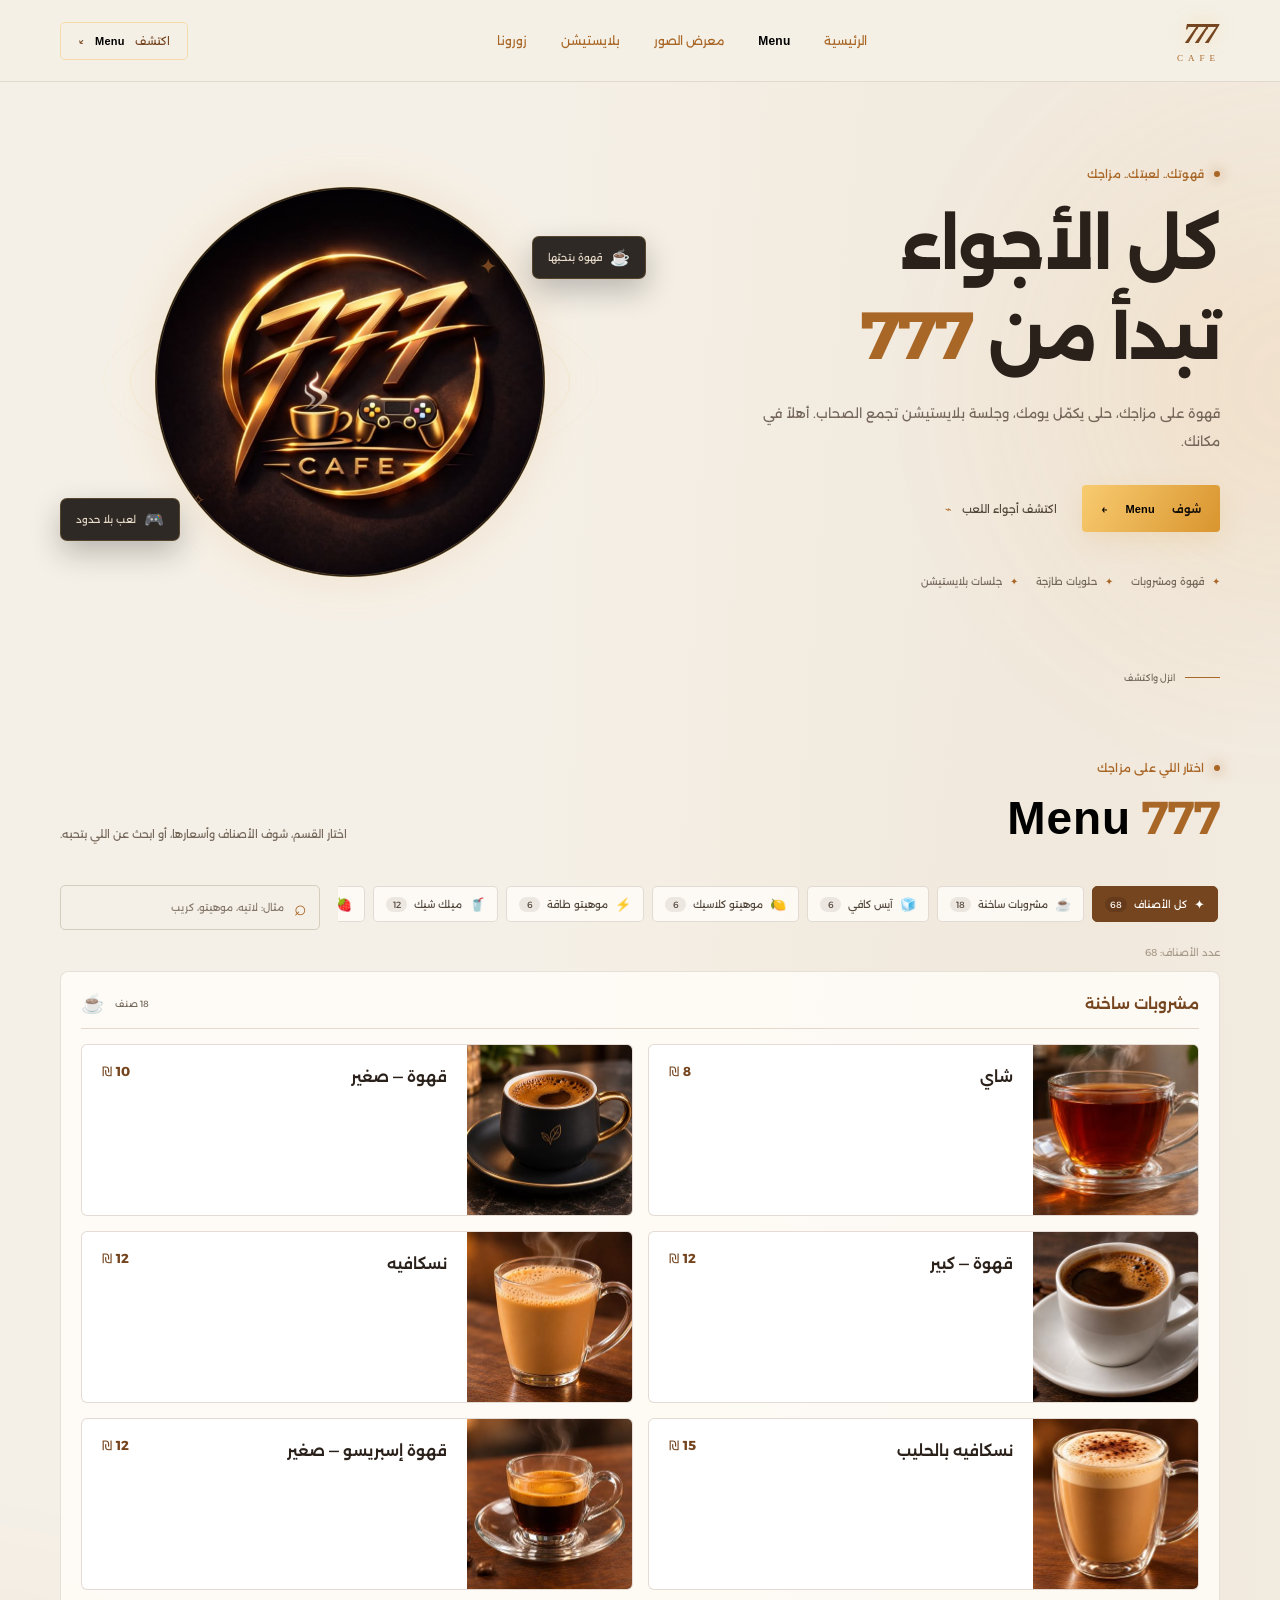
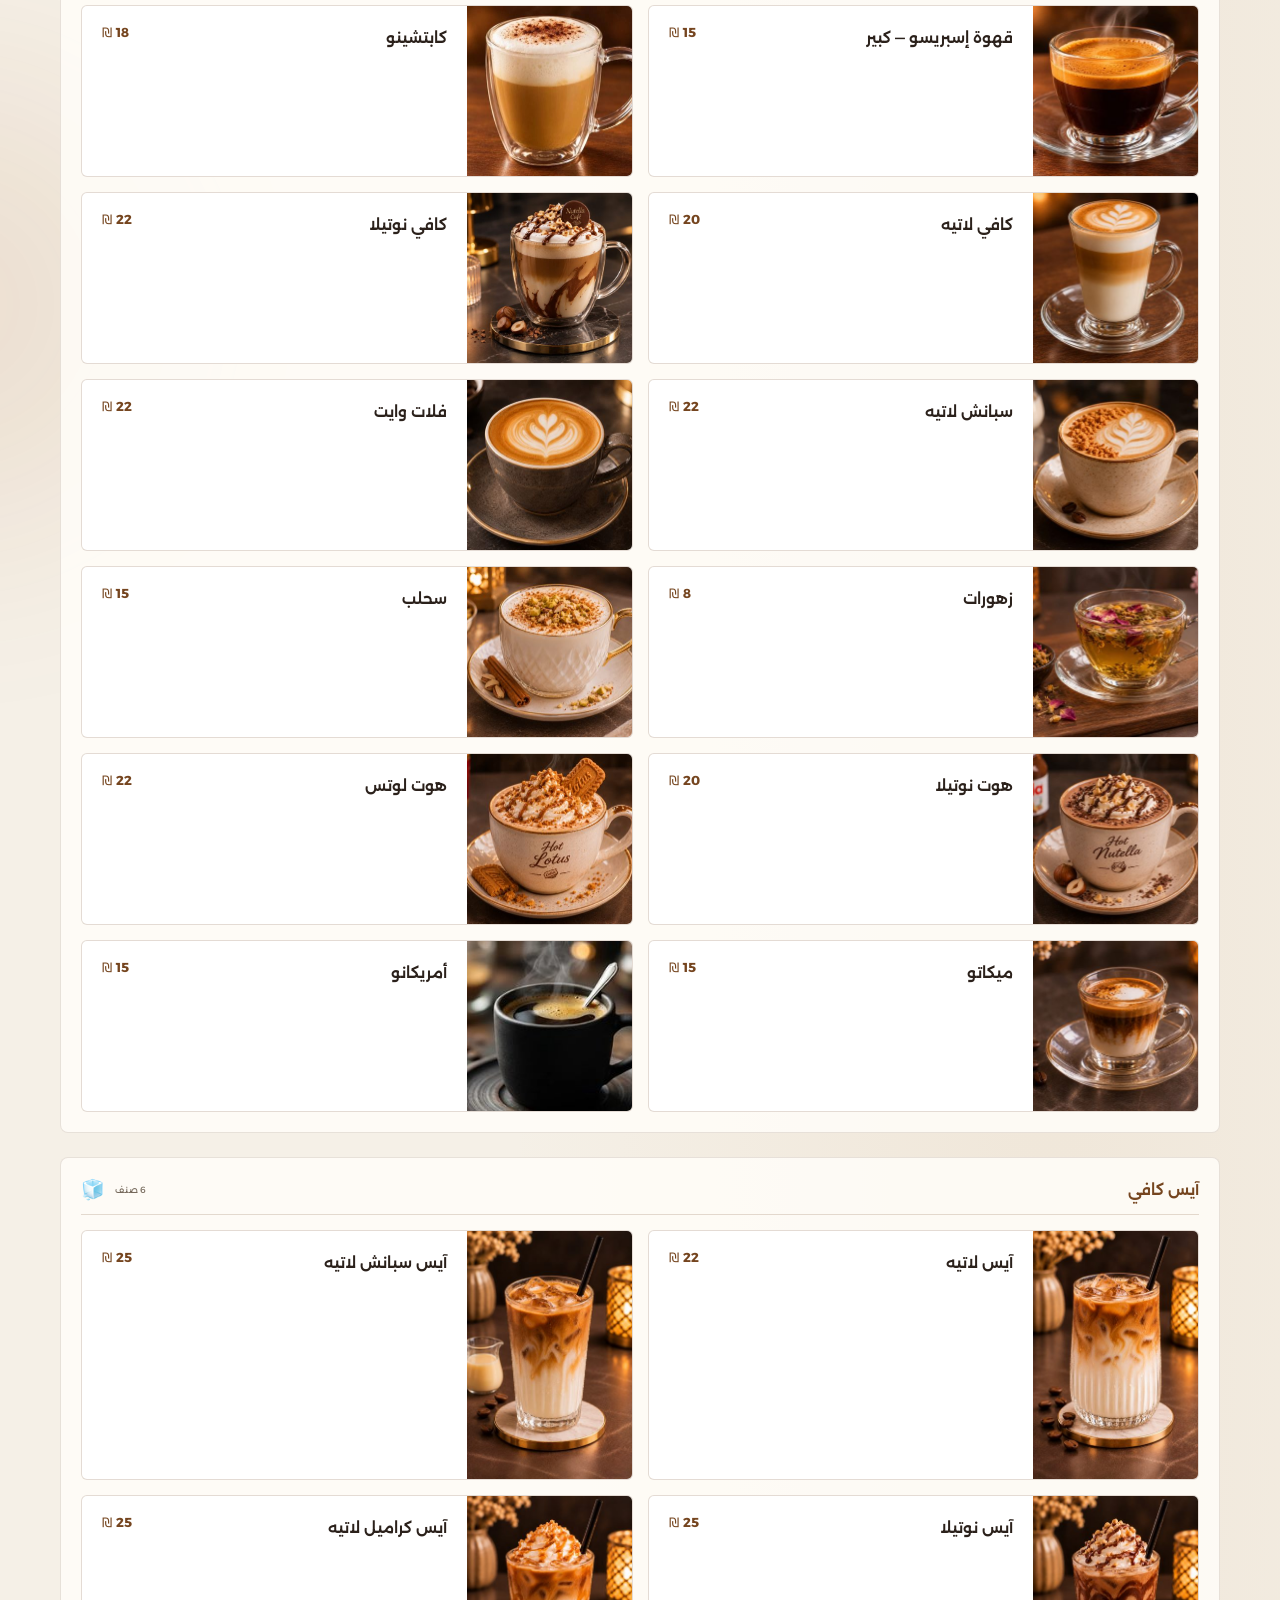
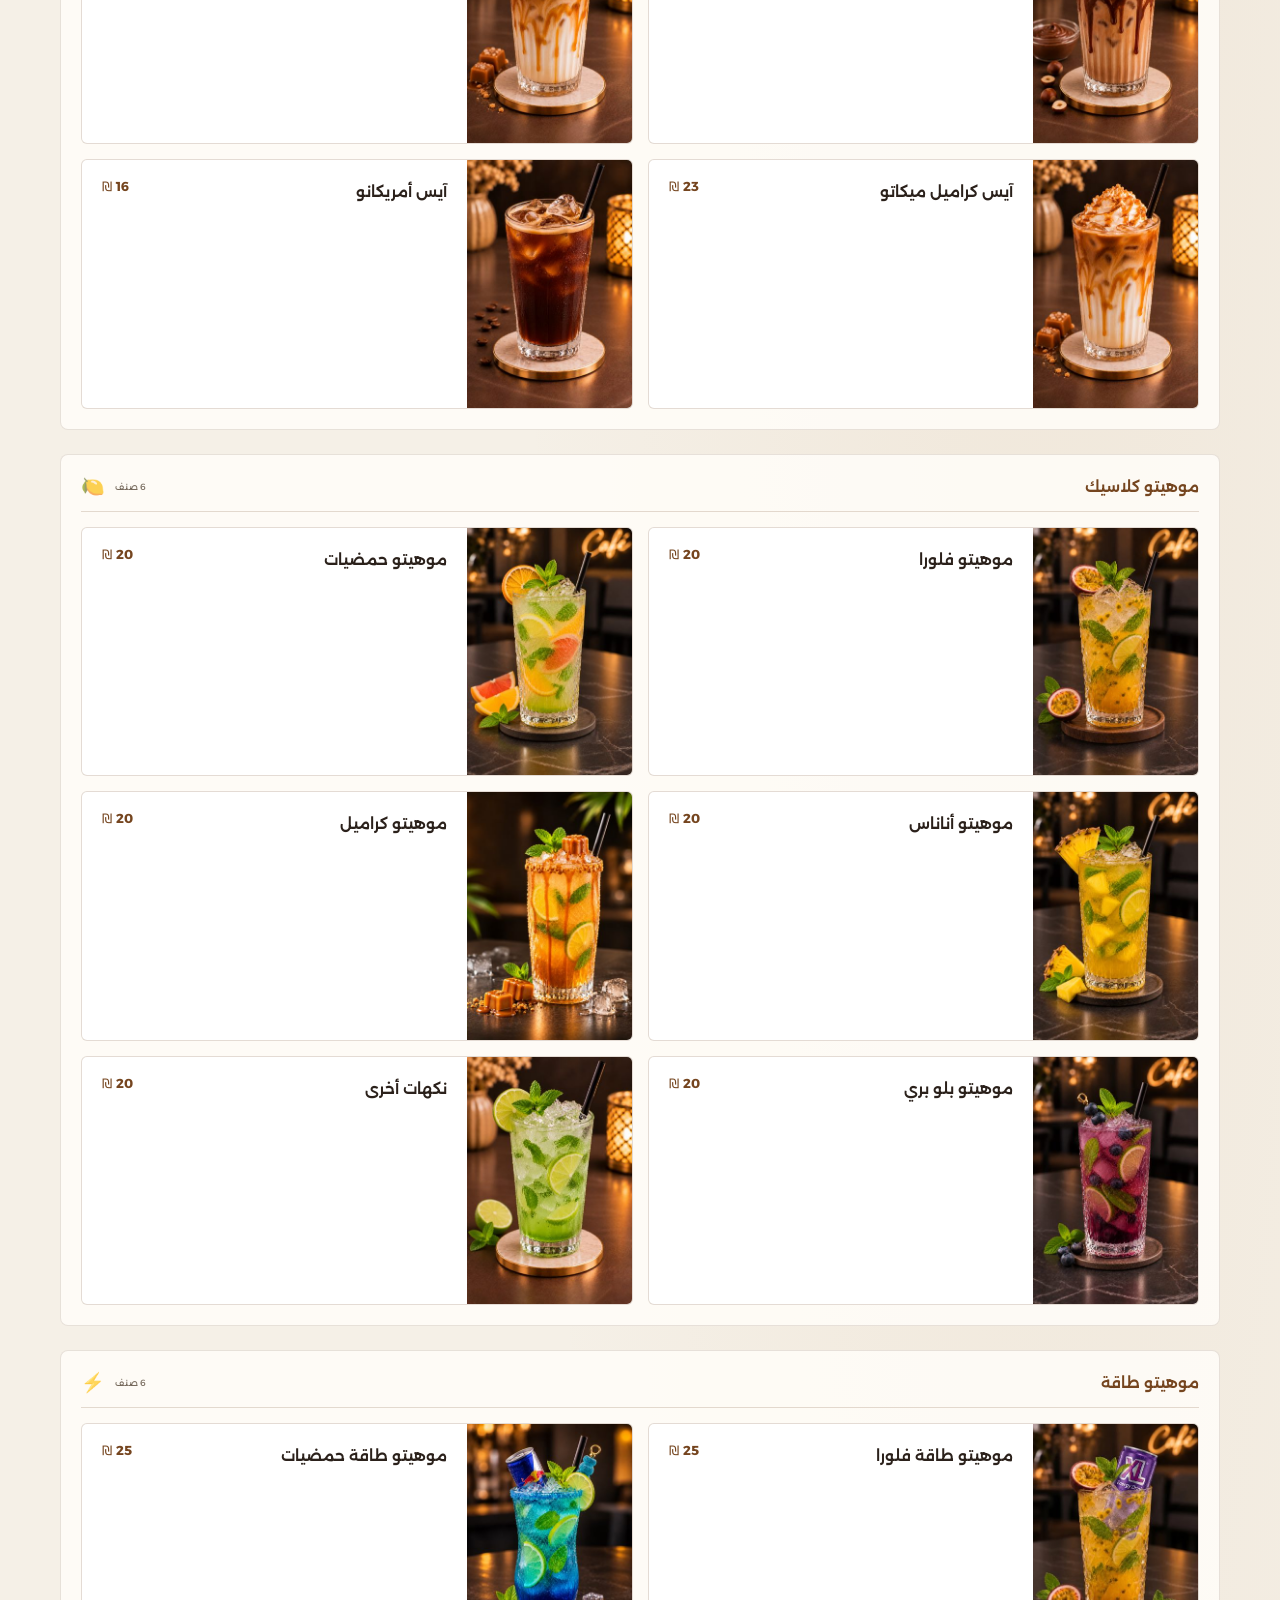
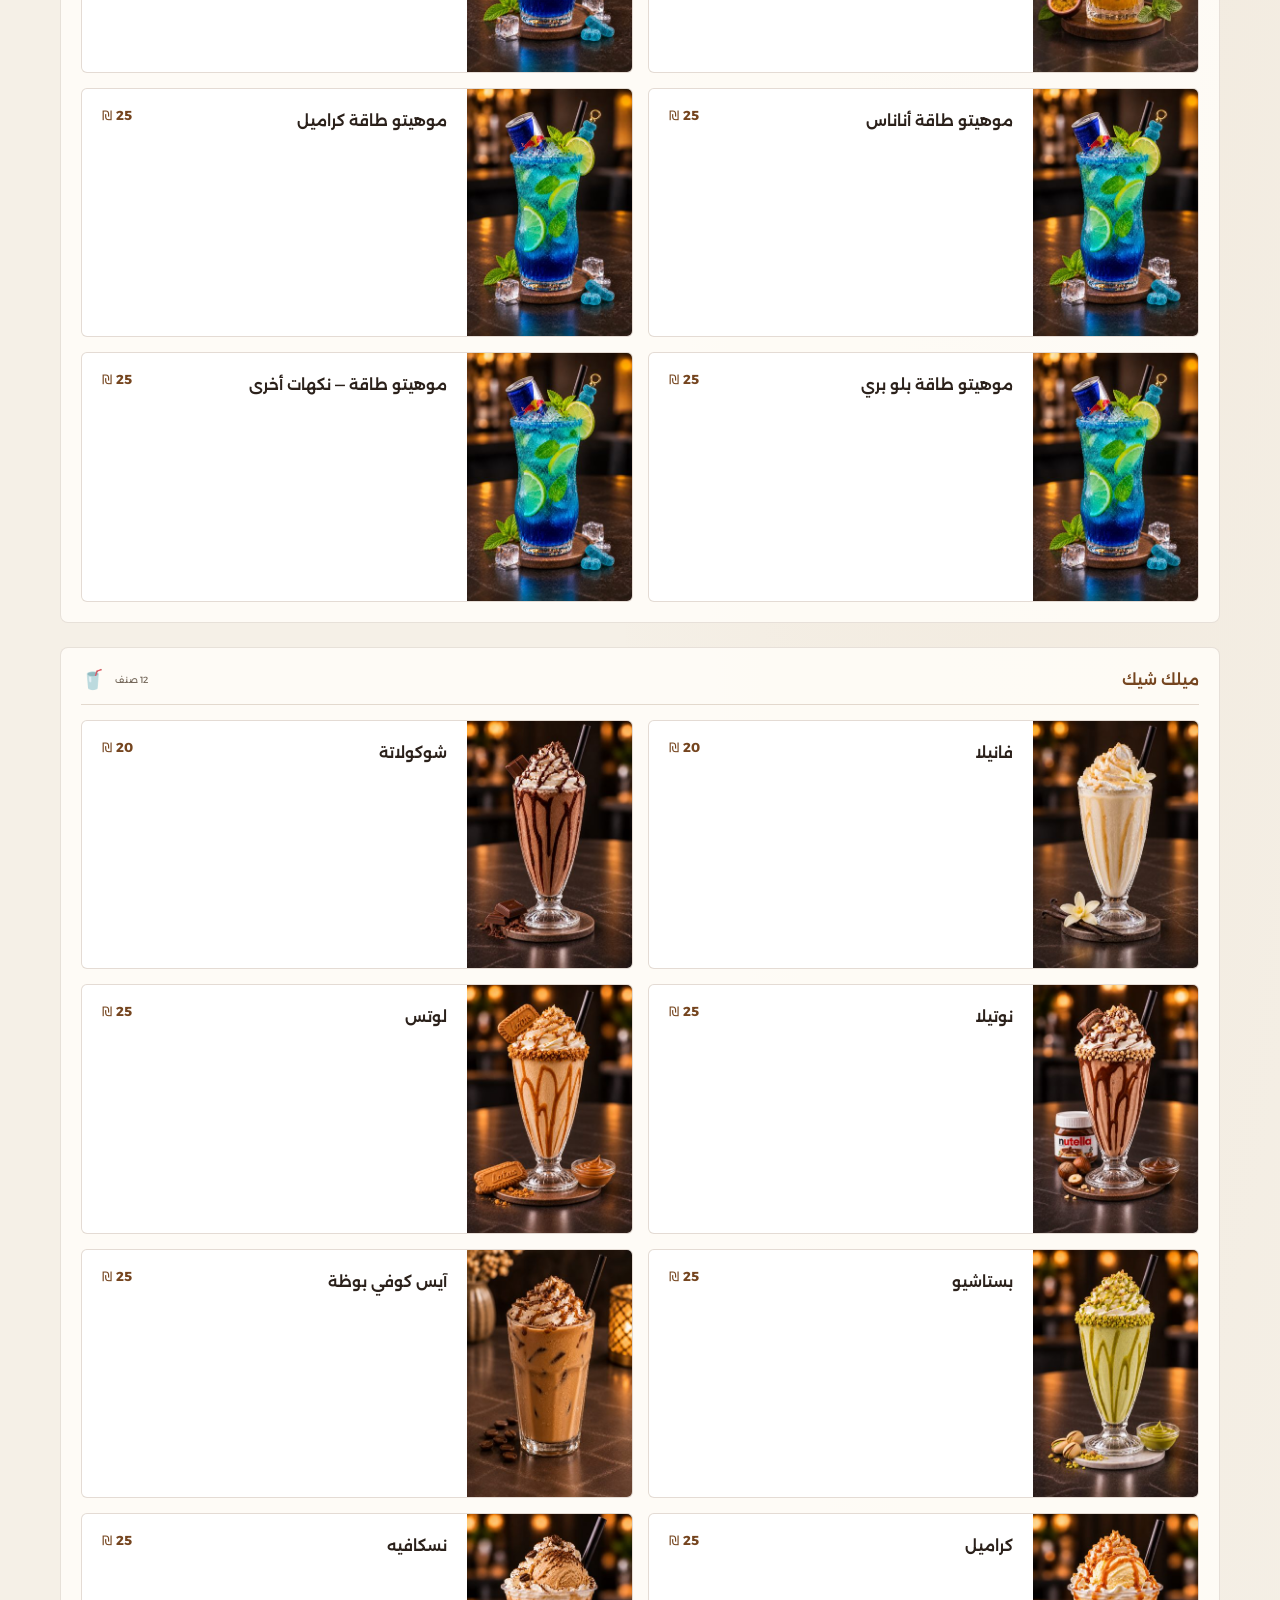
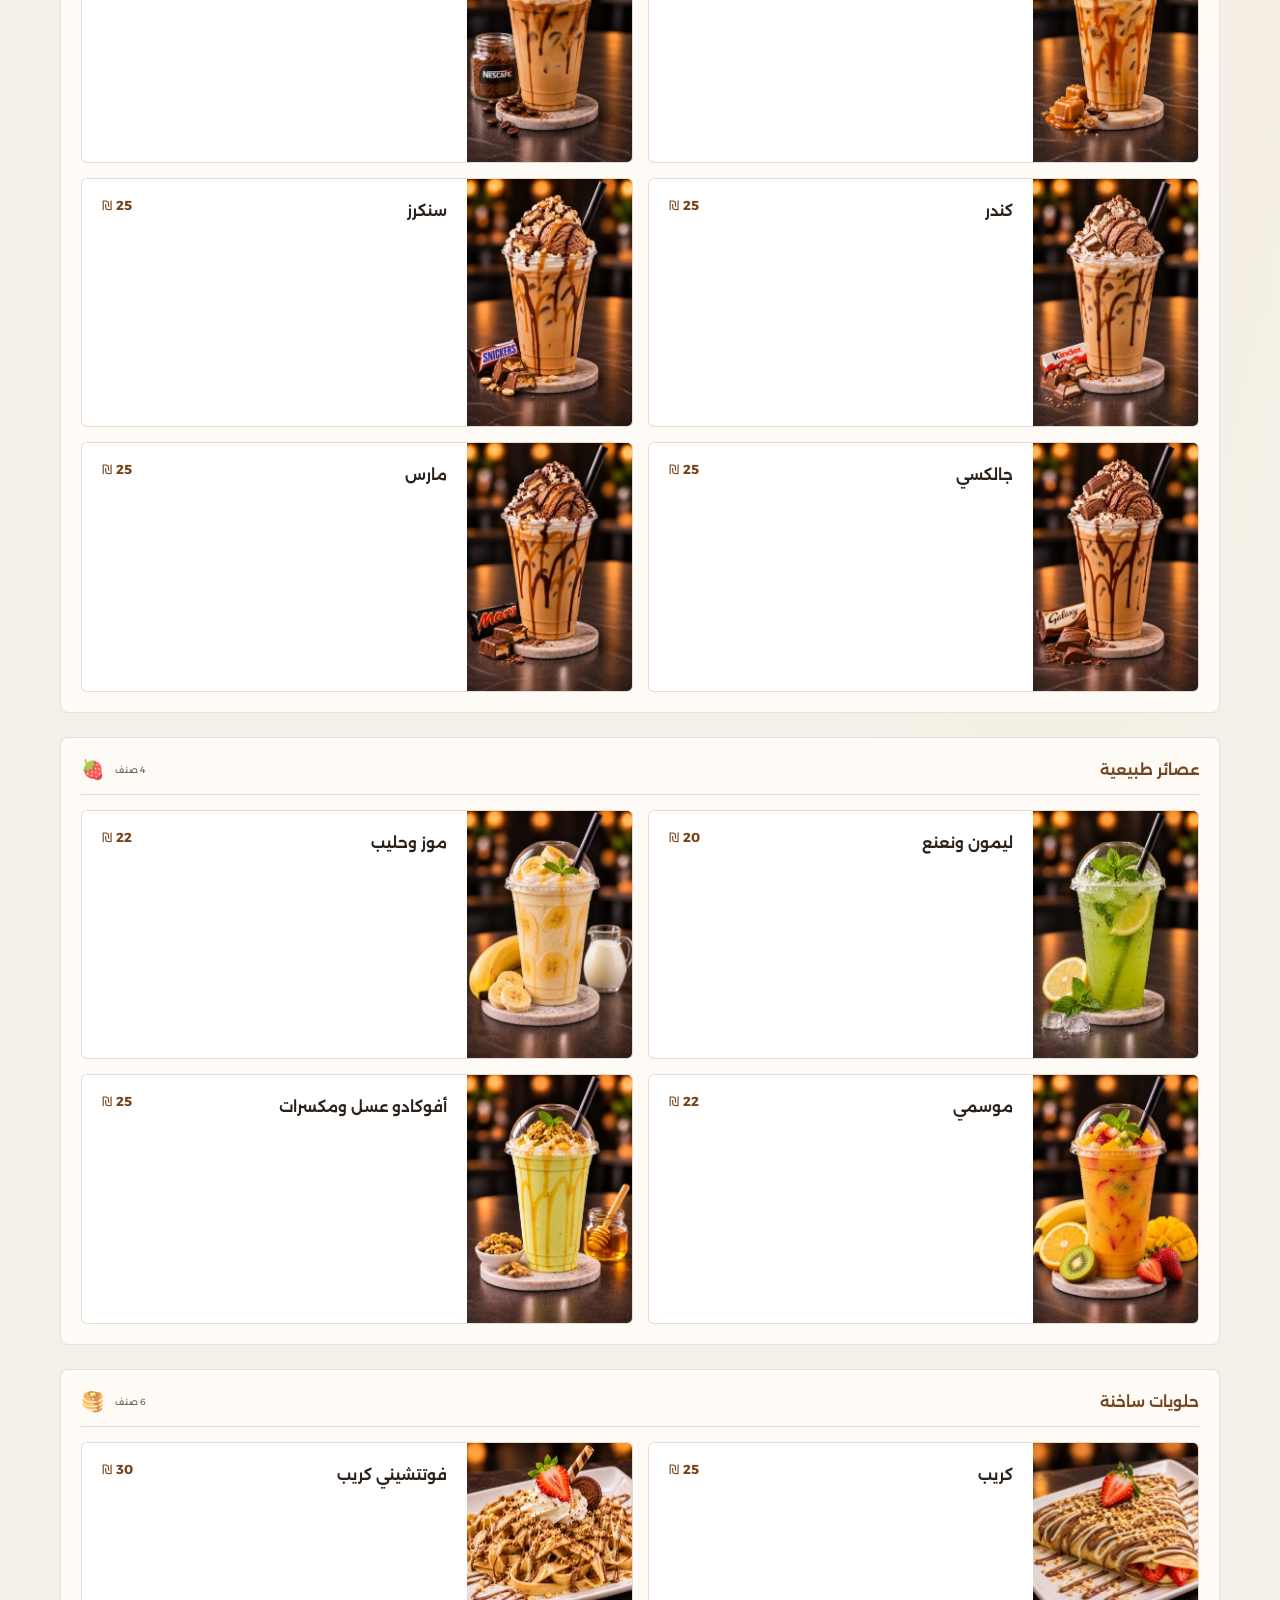
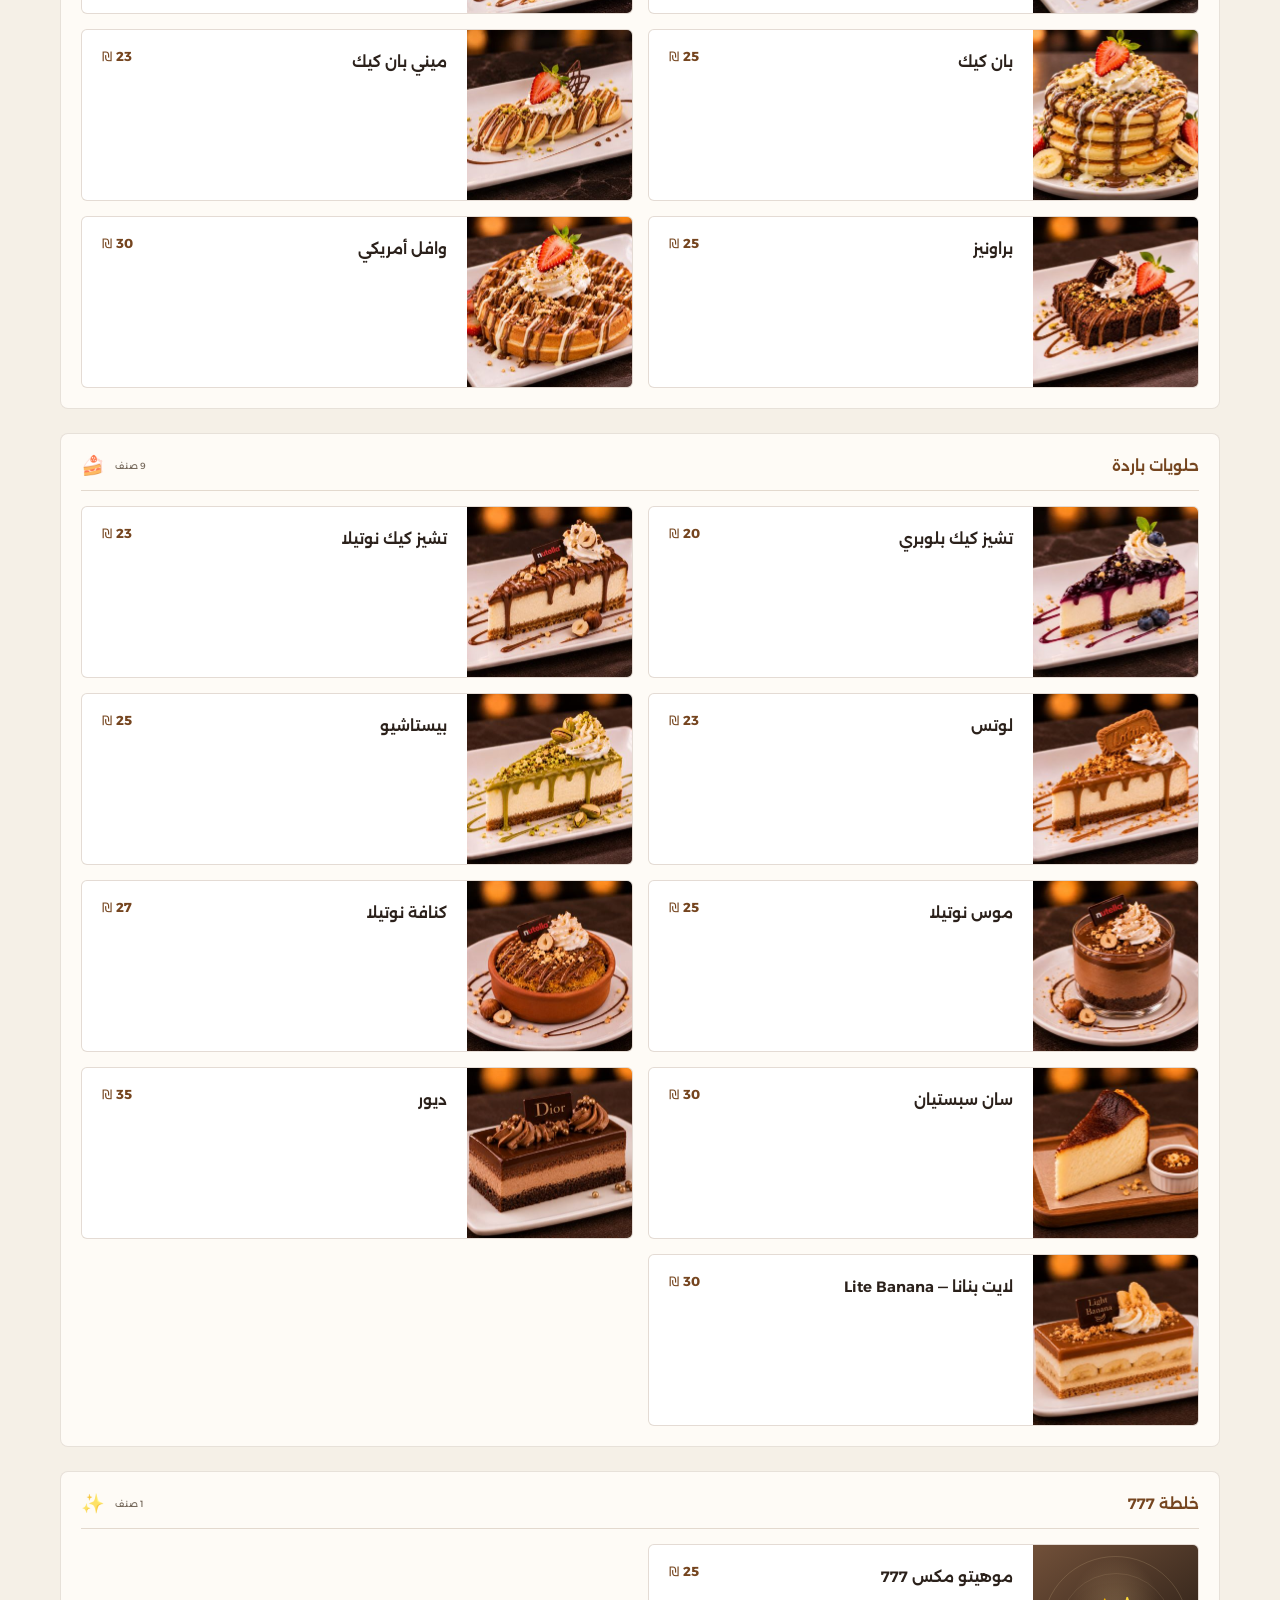
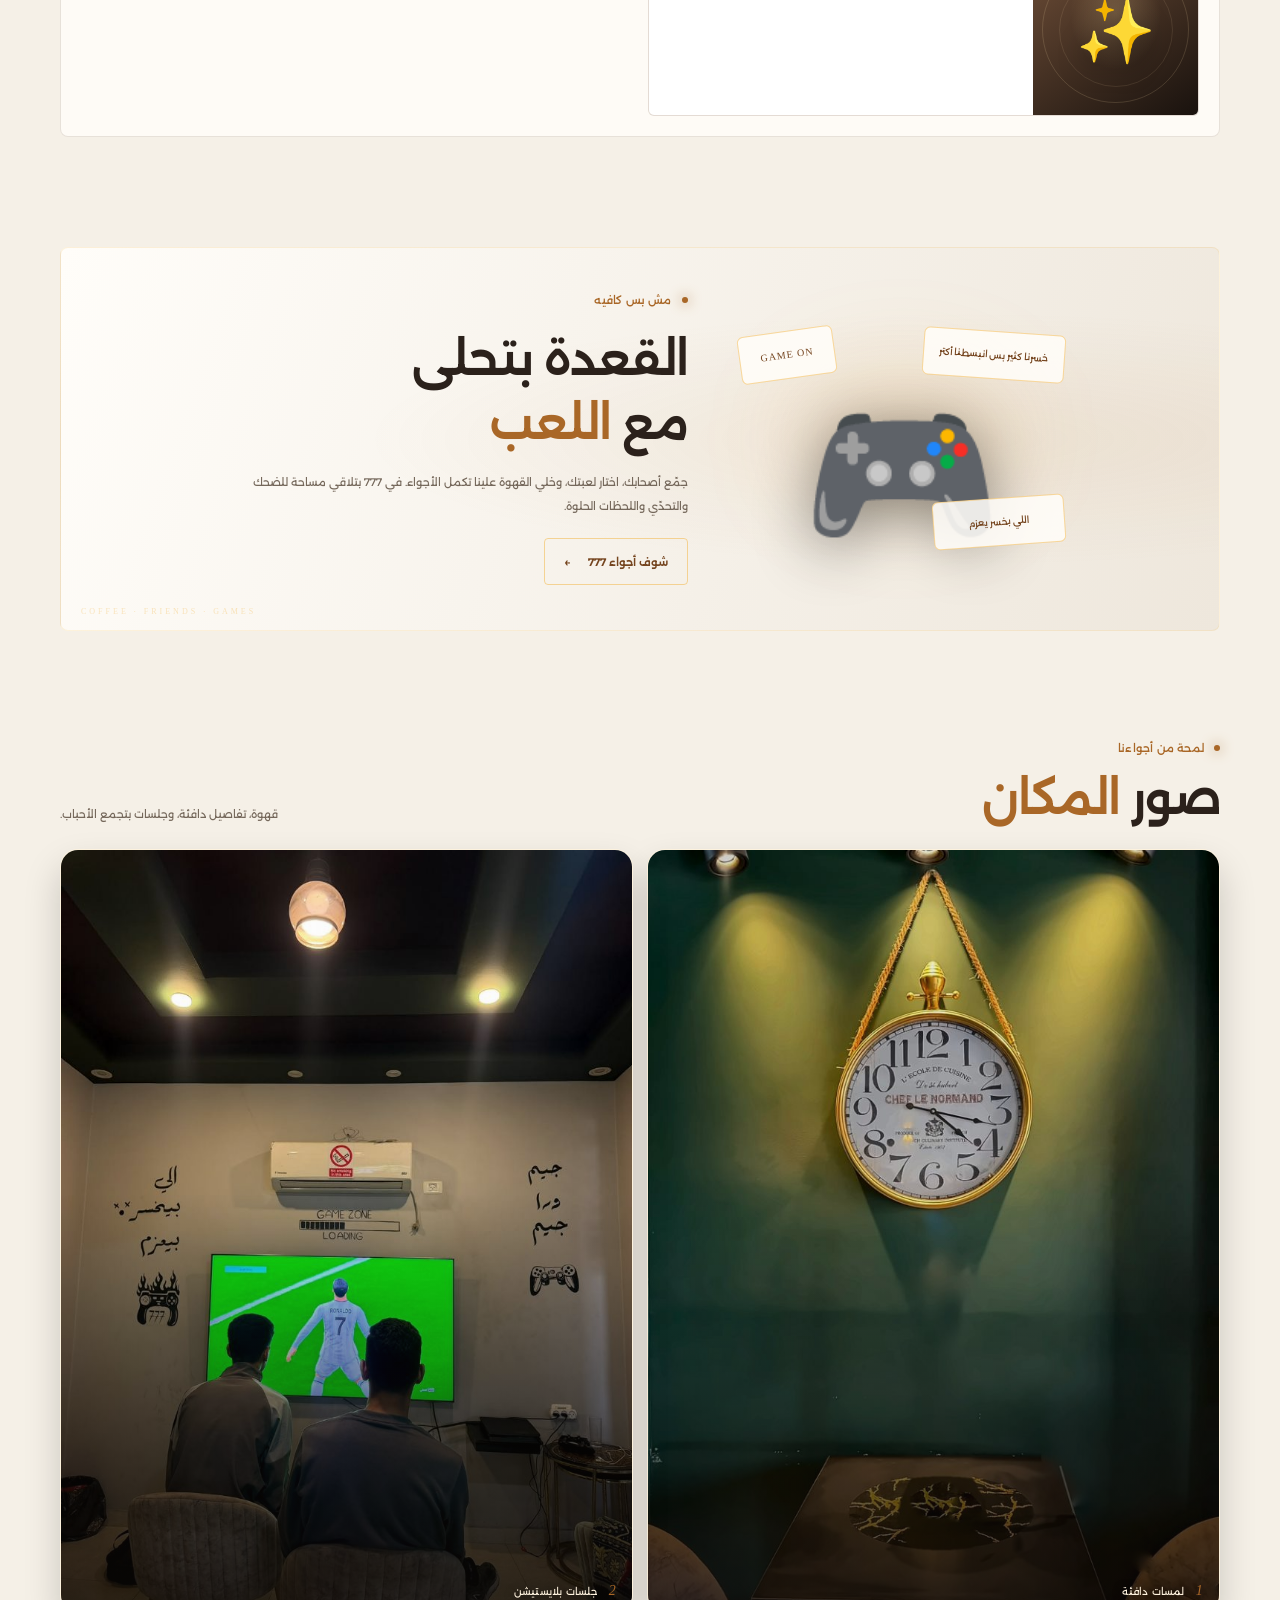
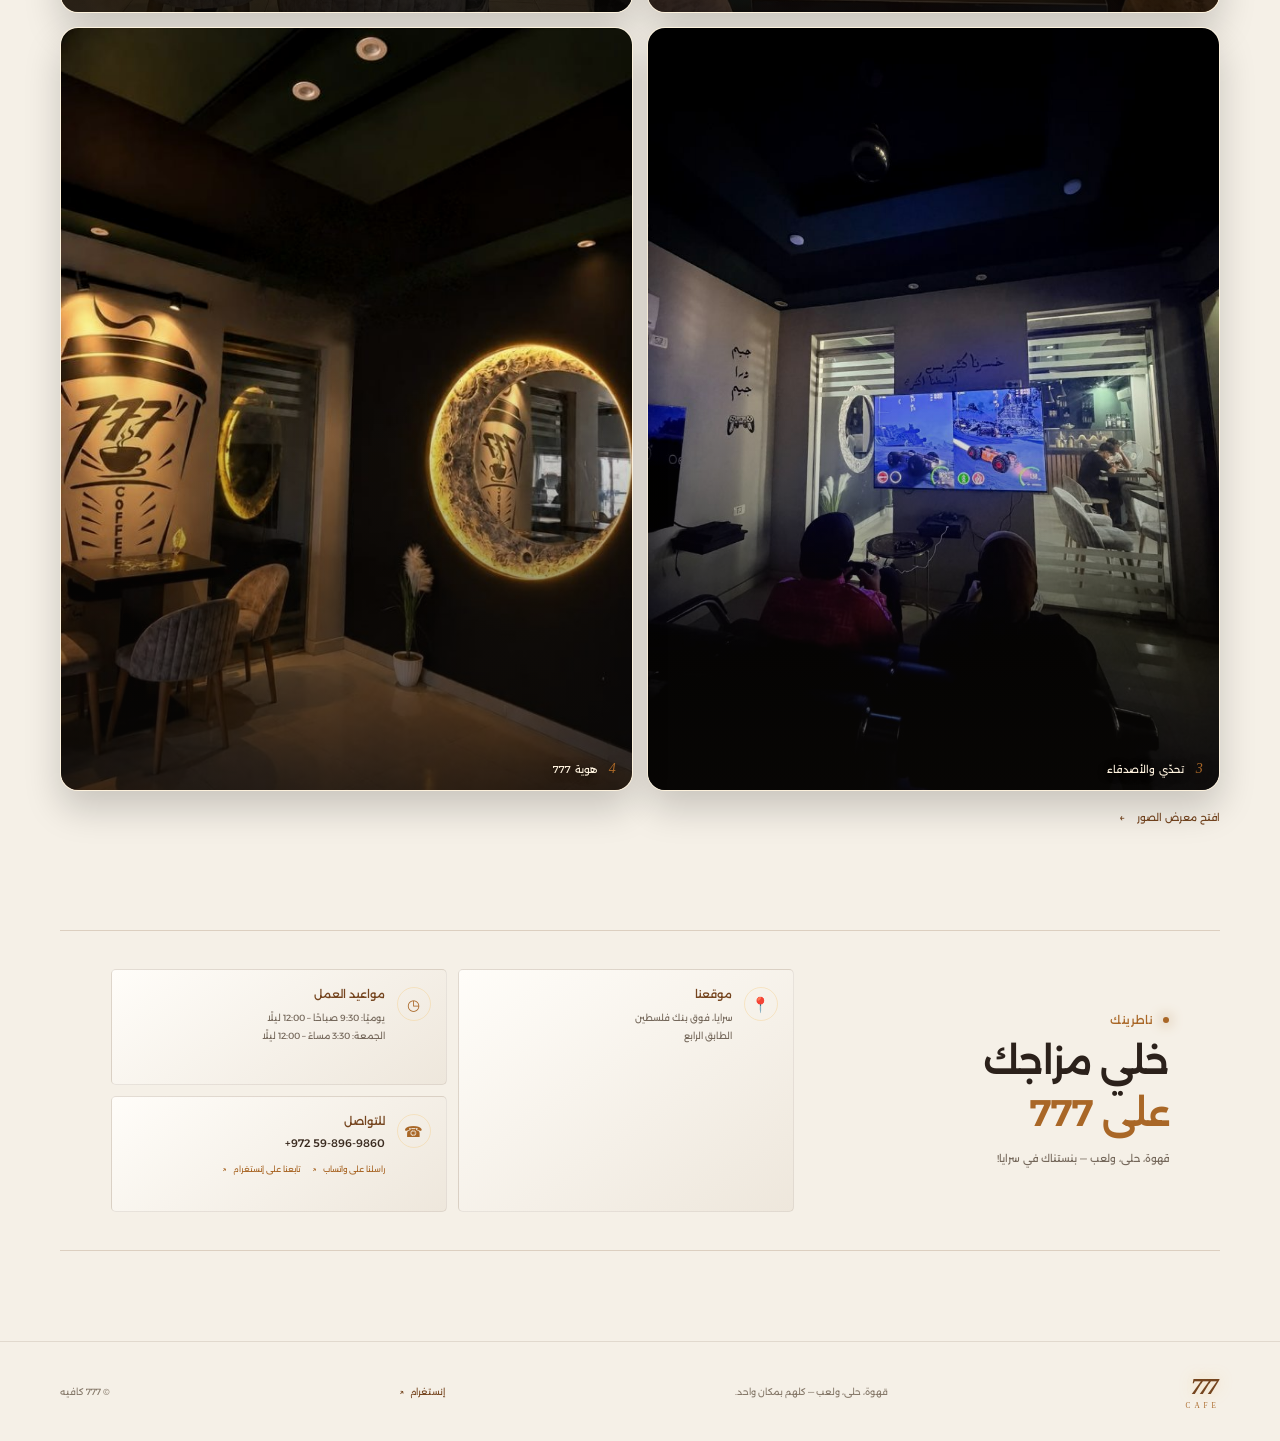
==== commit 99900fe9: "Update menu cards and prices Co-authored-by: Copilot <223556219+Copilot@users.noreply.github.com>" ====
--- a/index.html
+++ b/index.html
@@ -86,7 +86,6 @@
       </div>
       <div class="menu-status">
         <p class="menu-result-count" id="menu-result-count" aria-live="polite"></p>
-        <p class="price-note">الأسعار بالشيكل ₪</p>
       </div>
       <div class="menu-grid" id="menu-grid" aria-live="polite"></div>
       <div class="empty-state" id="empty-state" hidden>
--- a/styles.css
+++ b/styles.css
@@ -262,8 +262,7 @@
 .search-clear:hover, .search-clear:focus-visible { background: var(--gold); color: var(--bg); }
 .search-clear[hidden] { display: none; }
 .menu-status { display: flex; align-items: center; justify-content: space-between; gap: 12px; margin-bottom: 12px; }
-.menu-result-count, .price-note, .gallery-note { margin: 0; color: #a99c8b; font-size: 10px; }
-.price-note { color: #887b6c; }
+.menu-result-count, .gallery-note { margin: 0; color: #a99c8b; font-size: 10px; }
 .menu-grid { display: grid; gap: 24px; }
 .menu-category-section {
   min-width: 0;
@@ -315,7 +314,7 @@
 .menu-product-image-4 { background: radial-gradient(ellipse at 50% 40%, rgba(235,185,255,.23), transparent 39%), linear-gradient(145deg, #57406b, #292035 68%, #151019); }
 .menu-product-icon { position: relative; z-index: 1; font-size: clamp(42px, 5vw, 64px); filter: drop-shadow(0 8px 14px rgba(0,0,0,.4)); }
 .menu-product-image-caption { position: absolute; z-index: 1; bottom: 10px; padding: 4px 8px; border: 1px solid rgba(255,255,255,.15); border-radius: 20px; background: rgba(16,13,10,.5); color: rgba(255,242,219,.75); font-size: 8px; }
-.menu-item-details { display: flex; min-width: 0; flex-direction: column; justify-content: center; padding: 18px 20px; }
+.menu-item-details { display: flex; min-width: 0; flex-direction: column; justify-content: flex-start; padding: 18px 20px; }
 .menu-item-meta { display: flex; align-items: flex-start; justify-content: space-between; gap: 10px; }
 .menu-item-name { min-width: 0; color: #2b211b; font-size: 15px; font-weight: 600; line-height: 1.8; }
 .menu-item-price { flex-shrink: 0; color: var(--gold-light); font-size: 13px; font-weight: 700; white-space: nowrap; }
